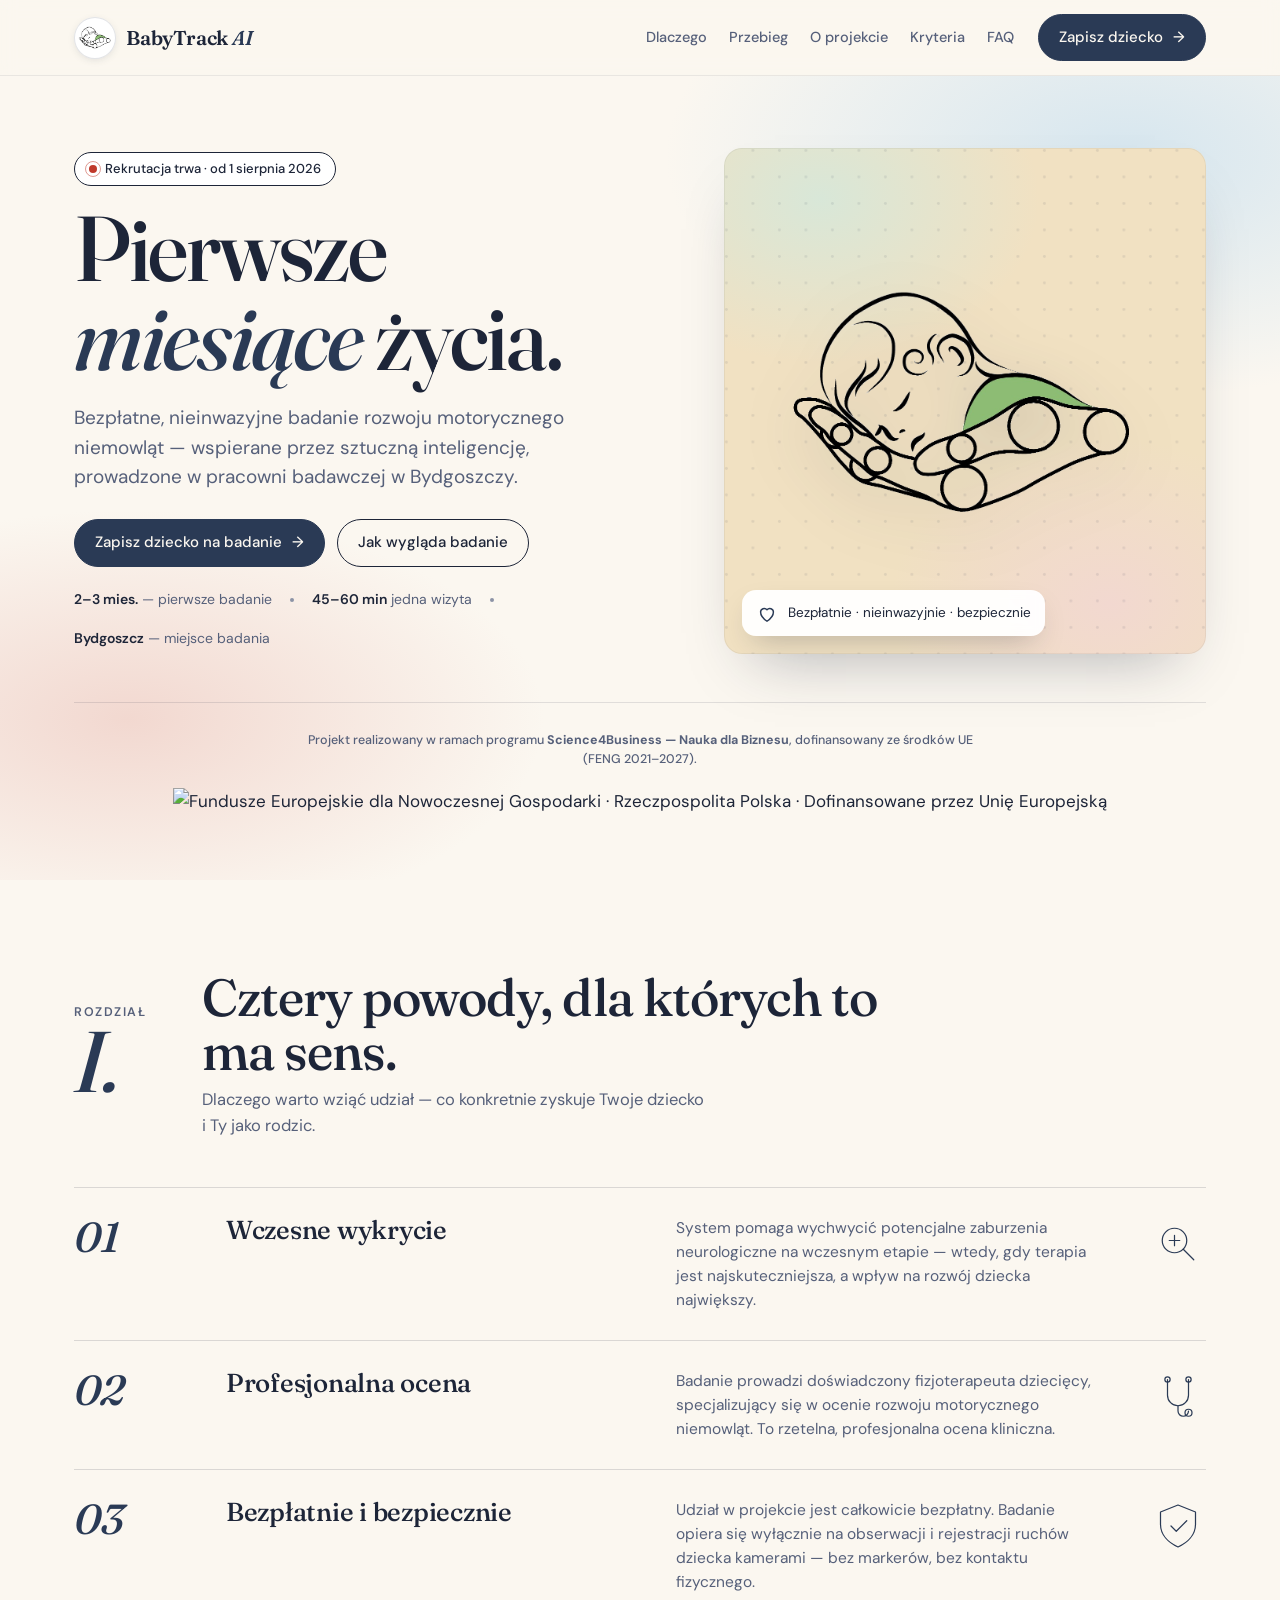
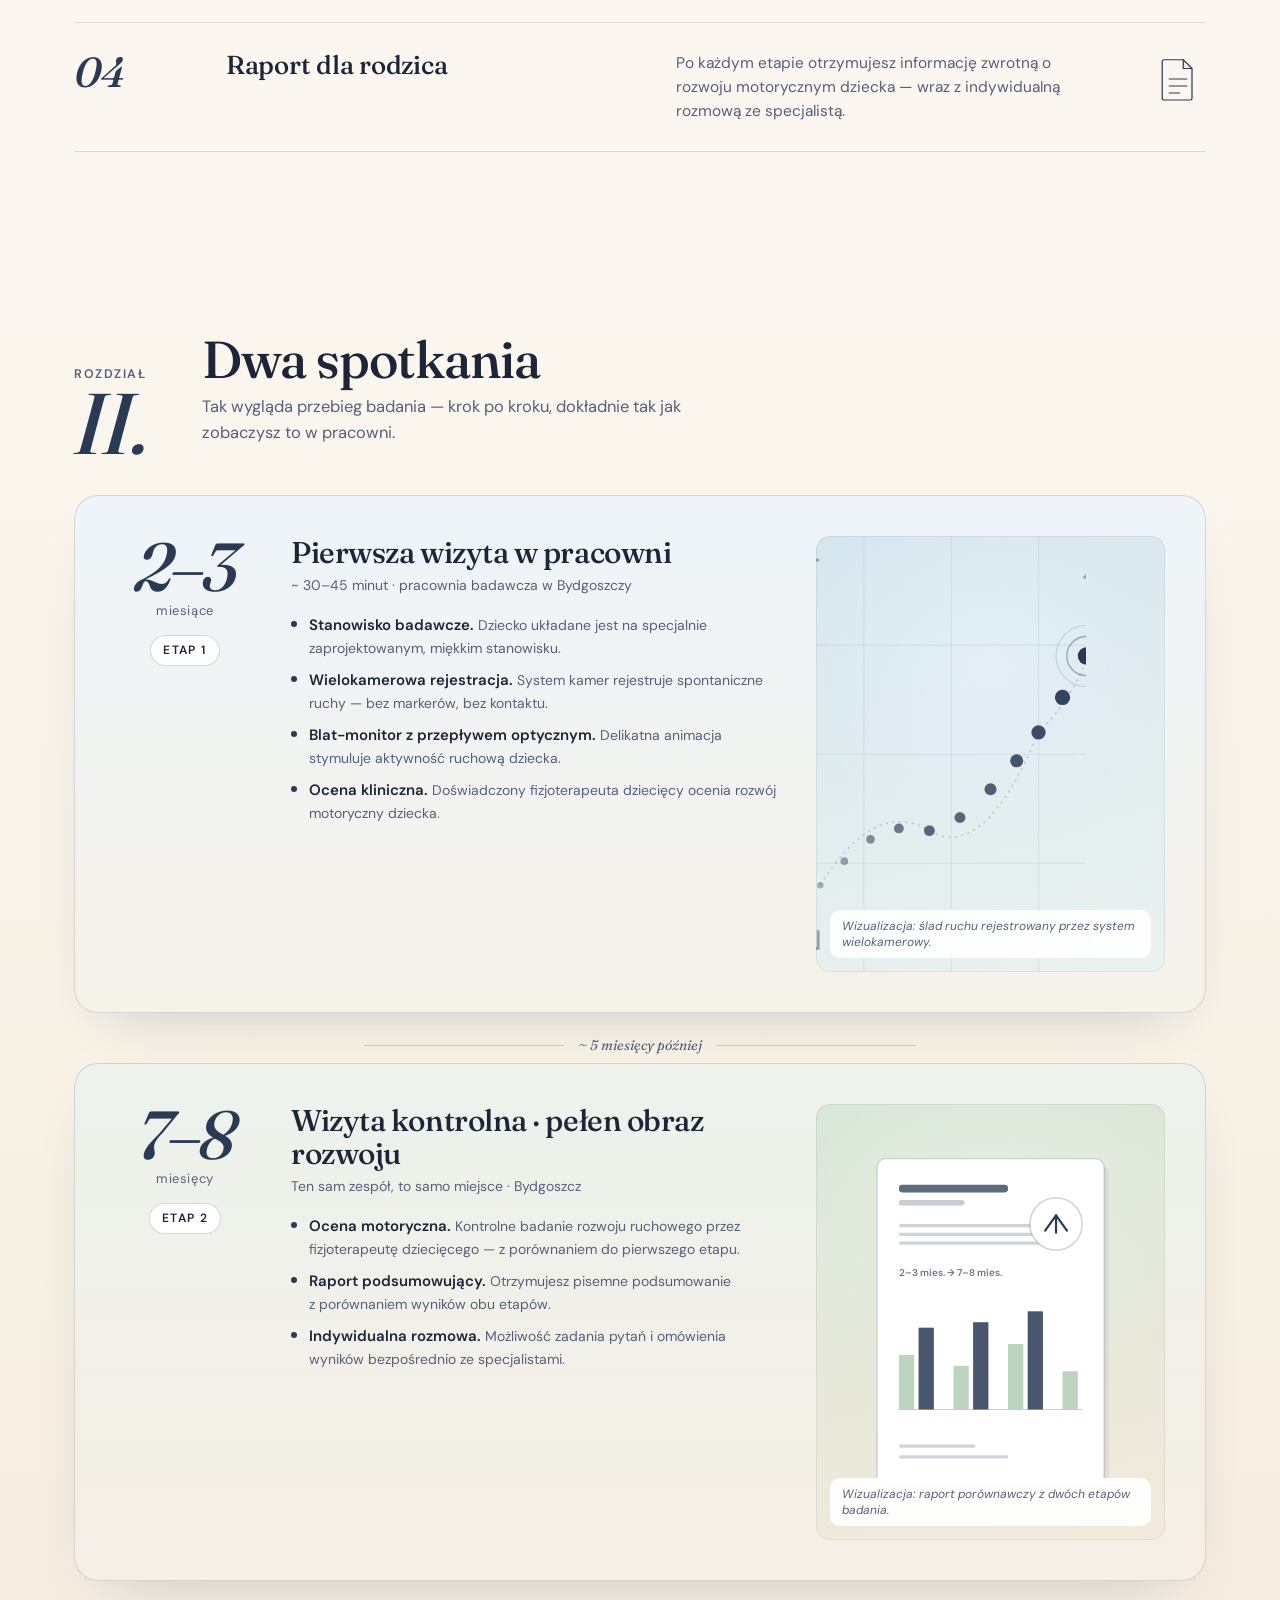
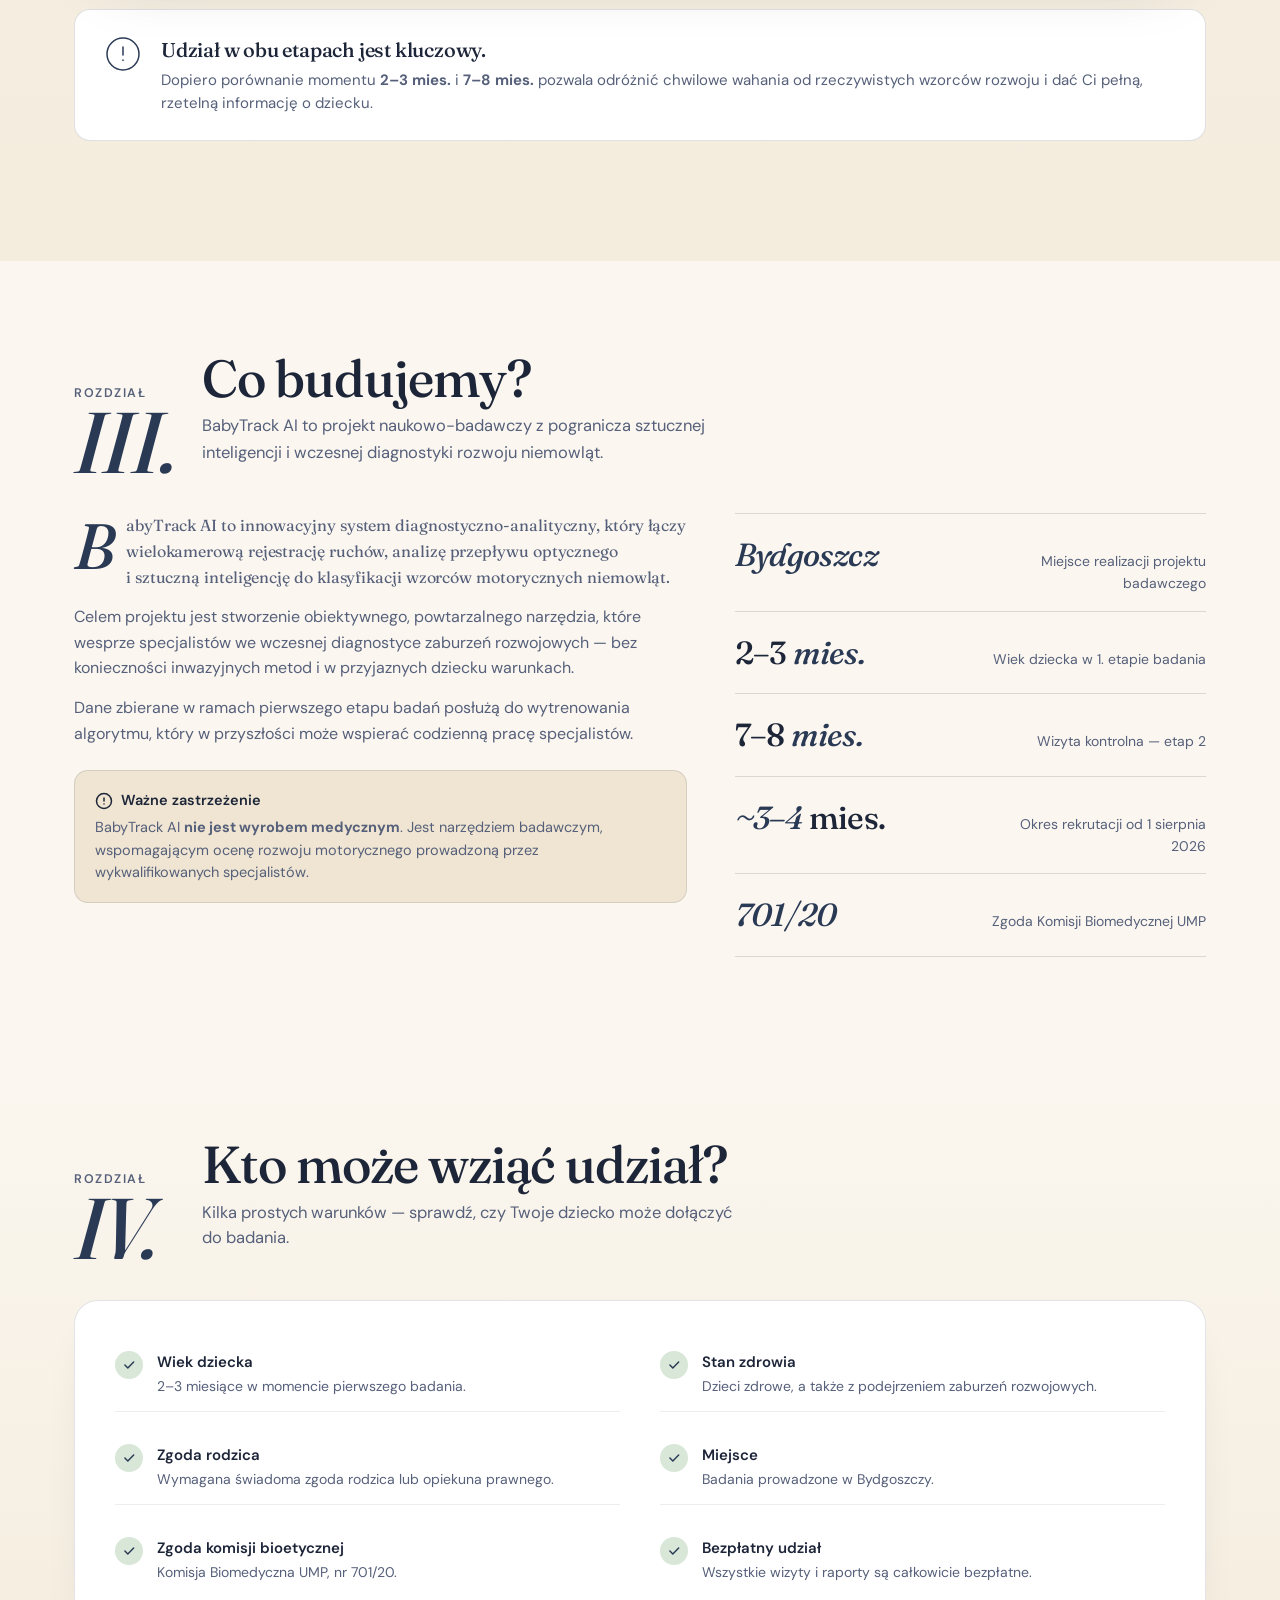
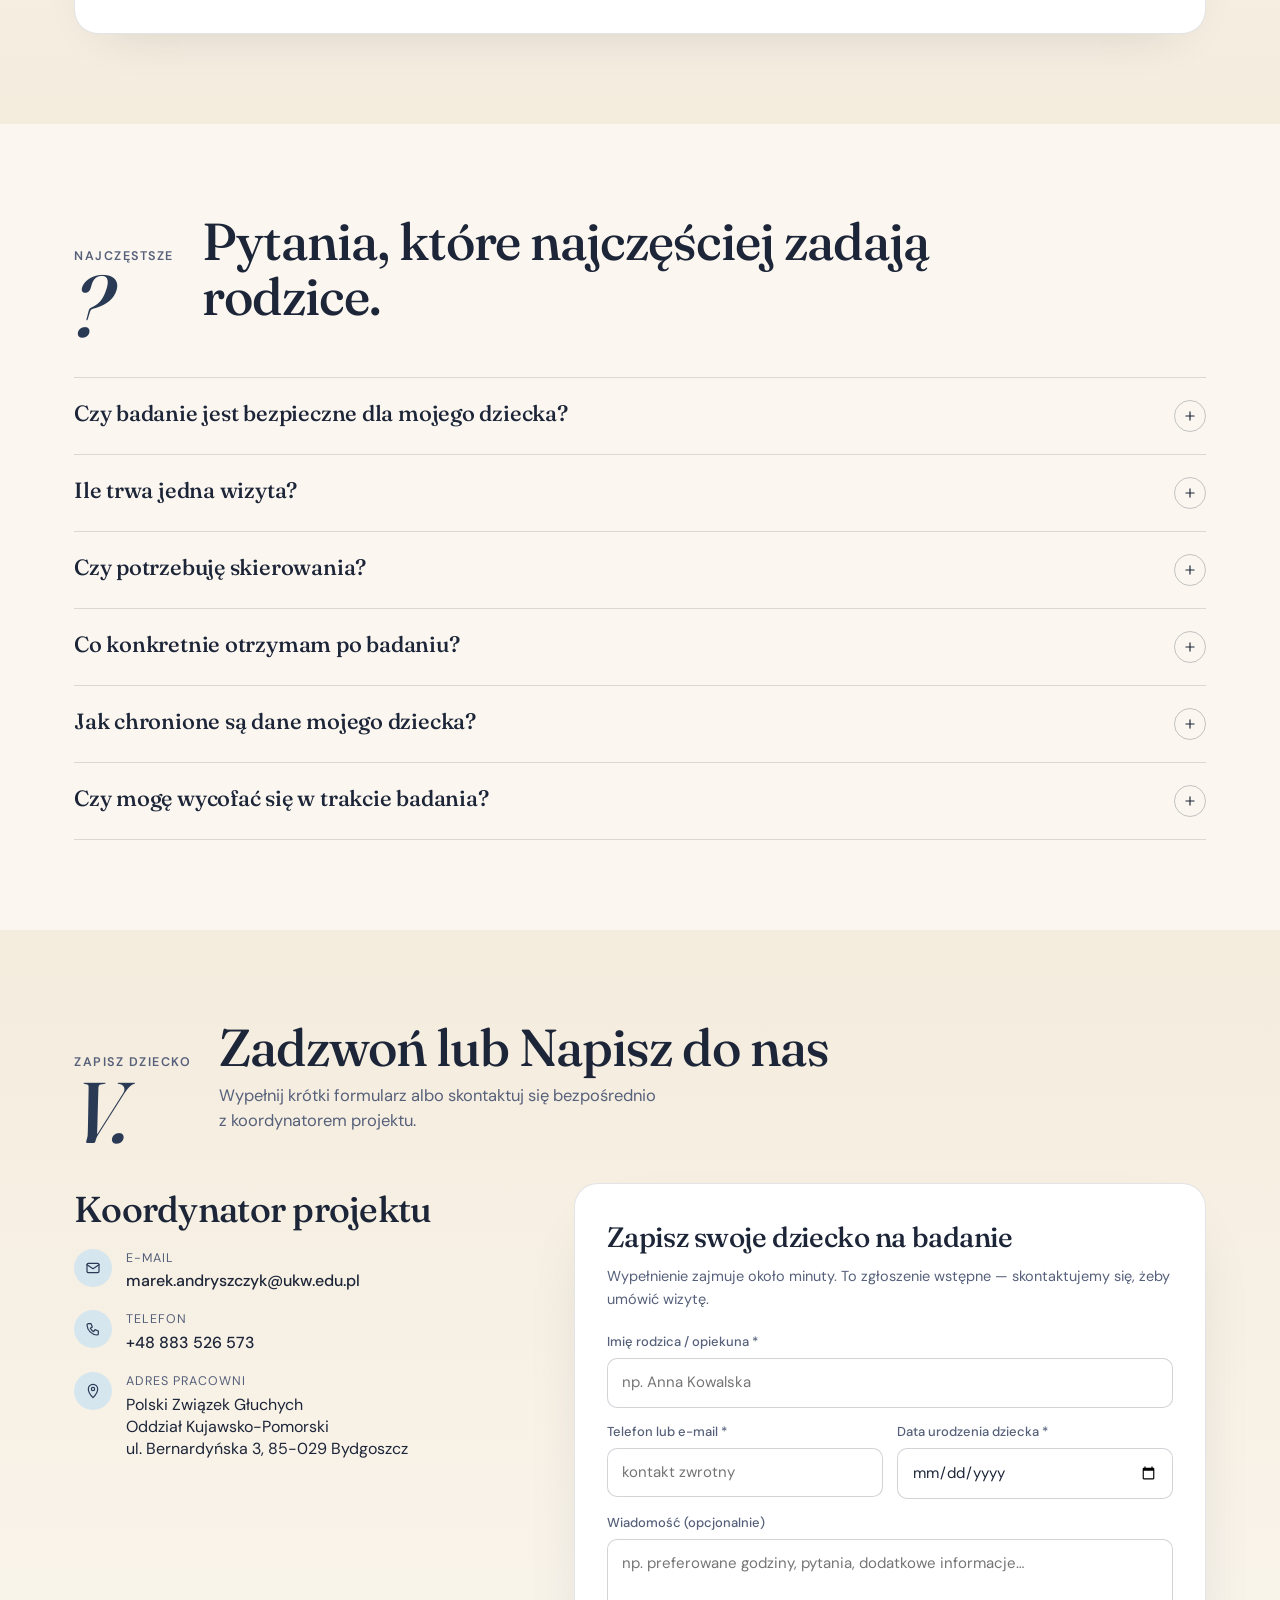
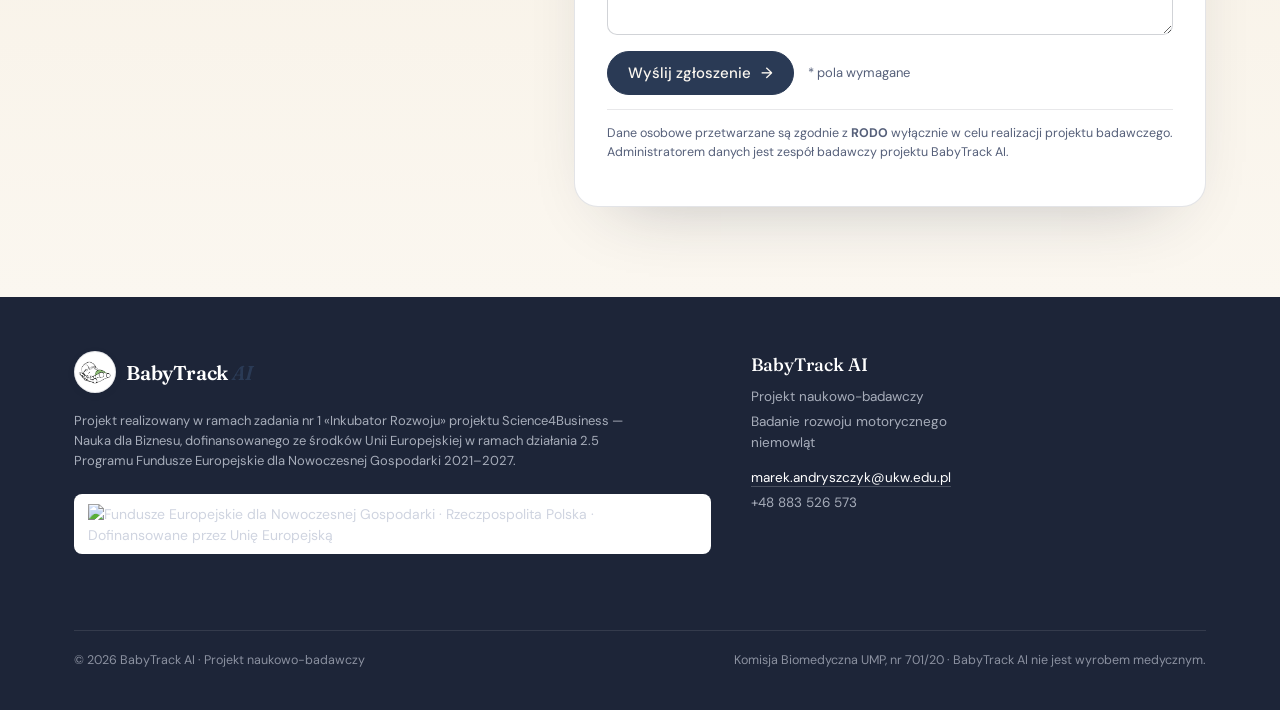
==== index.html @ 43988ef7 "Rename BabyTrack AI Landing.html to index.html" ====
<!doctype html>
<html lang="pl">
<head>
<meta charset="utf-8">
<title>BabyTrack AI — Bezpłatne badanie rozwoju motorycznego niemowląt</title>
<meta name="viewport" content="width=device-width, initial-scale=1">
<meta name="description" content="BabyTrack AI — projekt naukowo-badawczy prowadzony w Bydgoszczy. Bezpłatne, nieinwazyjne badanie rozwoju motorycznego niemowląt 2–3 miesiące. Rekrutacja od 1 sierpnia 2026.">
<link rel="preconnect" href="https://fonts.googleapis.com">
<link rel="preconnect" href="https://fonts.gstatic.com" crossorigin>
<link href="https://fonts.googleapis.com/css2?family=Fraunces:ital,opsz,wght@0,9..144,400;0,9..144,500;0,9..144,600;0,9..144,700;1,9..144,400;1,9..144,500&family=DM+Sans:wght@400;500;600;700&display=swap" rel="stylesheet">
<style>
  /* ============ TOKENS ============ */
  :root{
    --paper:#fbf7f0;
    --paper-2:#f4ecdd;
    --paper-3:#efe5d2;
    --ink:#1d2538;
    --ink-soft:#56607a;
    --ink-mute:#8c93a6;
    --line:#1d2538;
    --navy:#2a3a55;
    --navy-2:#3a4b6d;
    --sky:#d6e6ef;
    --sky-2:#bcd3df;
    --mint:#d8e7d8;
    --mint-2:#bdd4be;
    --sand:#f1e1c2;
    --sand-2:#e6d09c;
    --blush:#f2d8d0;
    --blush-2:#e8baad;

    --display: "Fraunces", "Cormorant Garamond", Georgia, serif;
    --sans: "DM Sans", -apple-system, "Segoe UI", system-ui, sans-serif;

    --maxw: 1180px;
    --r: 18px;
    --r-sm: 10px;
  }

  *{box-sizing:border-box}
  html{scroll-behavior:smooth}
  body{
    margin:0;background:var(--paper);color:var(--ink);
    font-family:var(--sans);font-size:17px;line-height:1.55;
    -webkit-font-smoothing:antialiased;
    text-rendering:optimizeLegibility;
  }
  img{max-width:100%;display:block}
  a{color:inherit}
  ::selection{background:var(--sand);color:var(--ink)}

  /* fade-in */
  .reveal{opacity:0;transform:translateY(14px);transition:opacity .9s ease, transform .9s ease}
  .reveal.in{opacity:1;transform:none}

  /* ============ NAV ============ */
  .nav{
    position:sticky;top:0;z-index:40;
    backdrop-filter:saturate(1.1) blur(8px);
    background:rgba(251,247,240,.82);
    border-bottom:1px solid rgba(29,37,56,.08);
  }
  .nav-inner{
    max-width:var(--maxw);margin:0 auto;
    display:flex;align-items:center;gap:18px;
    padding:14px 24px;
  }
  .brand{display:flex;align-items:center;gap:10px;text-decoration:none;color:var(--ink)}
  .brand .mark{
    width:42px;height:42px;border-radius:50%;
    background:#fff;
    display:grid;place-items:center;
    box-shadow:inset 0 0 0 1px rgba(29,37,56,.12), 0 2px 8px -2px rgba(29,37,56,.15);
    overflow:hidden;
  }
  .brand .mark img{width:88%;height:88%;object-fit:contain}
  footer .brand .mark{background:#fff}
  .brand .name{font-family:var(--display);font-weight:600;font-size:20px;letter-spacing:-0.01em}
  .brand .name em{font-style:italic;color:var(--navy)}
  .nav-links{display:flex;gap:22px;margin-left:auto}
  .nav-links a{color:var(--ink-soft);font-size:14.5px;text-decoration:none;font-weight:500}
  .nav-links a:hover{color:var(--ink)}
  .nav .cta{margin-left:6px}
  @media (max-width:780px){.nav-links{display:none}.nav .cta{margin-left:auto}}

  /* ============ BUTTONS ============ */
  .btn{
    display:inline-flex;align-items:center;gap:10px;
    font-family:var(--sans);font-weight:500;font-size:15px;
    padding:11px 20px;border-radius:999px;
    border:1px solid var(--line);
    background:transparent;color:var(--ink);
    text-decoration:none;cursor:pointer;
    transition:transform .15s ease, background .2s ease, color .2s ease;
  }
  .btn:hover{transform:translateY(-1px)}
  .btn.primary{background:var(--navy);color:var(--paper);border-color:var(--navy)}
  .btn.primary:hover{background:#1e2c45}
  .btn .arr{transition:transform .2s ease}
  .btn:hover .arr{transform:translateX(3px)}

  /* ============ LAYOUT PRIMITIVES ============ */
  .wrap{max-width:var(--maxw);margin:0 auto;padding:0 24px}
  section{padding:90px 0;position:relative}
  @media (max-width:780px){section{padding:64px 0}}

  .eyebrow{
    font-family:var(--sans);font-weight:600;font-size:12.5px;
    letter-spacing:.12em;text-transform:uppercase;color:var(--ink-soft);
  }
  .chapter-mark{
    font-family:var(--display);font-style:italic;font-weight:500;
    font-size:clamp(54px,7vw,86px);line-height:.9;color:var(--navy);
    letter-spacing:-0.02em;
  }
  .chapter-head{display:flex;gap:28px;align-items:baseline;margin-bottom:32px;flex-wrap:wrap}
  .chapter-head .num{min-width:100px}
  .chapter-head h2{
    font-family:var(--display);font-weight:500;
    font-size:clamp(34px,4.4vw,52px);line-height:1.05;letter-spacing:-0.02em;
    margin:0;max-width:780px;
  }
  .chapter-head .lede{
    font-family:var(--sans);color:var(--ink-soft);max-width:560px;margin-top:8px;font-size:16.5px;
  }

  /* ============ HERO ============ */
  .hero{
    padding-top:72px;padding-bottom:48px;
    background:
      radial-gradient(ellipse 60% 50% at 88% 10%, var(--sky) 0%, transparent 60%),
      radial-gradient(ellipse 50% 40% at 10% 80%, var(--blush) 0%, transparent 65%),
      var(--paper);
  }
  .hero-grid{
    display:grid;grid-template-columns:1.25fr 1fr;gap:48px;align-items:center;
  }
  @media (max-width:880px){.hero-grid{grid-template-columns:1fr;gap:36px}}
  .hero-tag{display:inline-flex;align-items:center;gap:10px;margin-bottom:18px}
  .recruit-pill{
    display:inline-flex;align-items:center;gap:8px;
    padding:6px 14px;border-radius:999px;
    background:#fff;border:1px solid var(--line);
    font-size:13px;font-weight:500;color:var(--ink);
  }
  .recruit-pill .dot{
    width:8px;height:8px;border-radius:50%;background:#c0392b;position:relative;
  }
  .recruit-pill .dot::after{
    content:"";position:absolute;inset:-4px;border-radius:50%;
    border:1px solid #c0392b;opacity:.5;animation:pulse 1.8s ease-out infinite;
  }
  @keyframes pulse{0%{transform:scale(.8);opacity:.7}100%{transform:scale(1.8);opacity:0}}
  .h1{
    font-family:var(--display);font-weight:500;
    font-size:clamp(48px,7.6vw,92px);line-height:.96;letter-spacing:-0.025em;
    margin:0 0 22px;color:var(--ink);
  }
  .h1 em{font-style:italic;color:var(--navy);font-weight:500}
  .hero-sub{
    font-size:19px;color:var(--ink-soft);max-width:520px;margin:0 0 28px;
    line-height:1.55;
  }
  .hero-ctas{display:flex;gap:12px;flex-wrap:wrap;align-items:center;margin-bottom:22px}
  .hero-meta{
    display:flex;gap:18px;flex-wrap:wrap;color:var(--ink-soft);font-size:14px;align-items:center;
  }
  .hero-meta b{color:var(--ink);font-weight:600}
  .hero-meta .sep{width:4px;height:4px;border-radius:50%;background:var(--ink-mute)}

  .hero-art{
    position:relative;aspect-ratio:1/1.05;
    border-radius:var(--r);overflow:hidden;
    background:
      radial-gradient(ellipse 70% 50% at 80% 90%, var(--blush) 0%, transparent 65%),
      radial-gradient(ellipse 70% 50% at 20% 10%, var(--mint) 0%, transparent 65%),
      var(--sand);
    box-shadow:0 30px 60px -30px rgba(29,37,56,.35), inset 0 0 0 1px rgba(29,37,56,.06);
    display:flex;align-items:center;justify-content:center;
  }
  .hero-art .hero-logo{
    width:80%;height:auto;max-width:520px;
    filter:drop-shadow(0 18px 30px rgba(29,37,56,.18));
  }
  .hero-art .deco{position:absolute;inset:0;pointer-events:none;opacity:.55}
  .hero-art .badge{
    position:absolute;left:18px;bottom:18px;z-index:5;
    background:rgba(255,255,255,.95);border-radius:14px;padding:12px 14px;
    box-shadow:0 12px 30px -12px rgba(29,37,56,.35);
    display:flex;gap:10px;align-items:center;
    font-size:13.5px;color:var(--ink);backdrop-filter:blur(4px);
  }
  .hero-art .badge svg{flex-shrink:0}

  /* funding strip */
  .funding{
    margin-top:48px;padding-top:28px;
    border-top:1px solid rgba(29,37,56,.12);
    display:flex;flex-direction:column;gap:18px;align-items:center;text-align:center;
  }
  .funding .label{
    font-size:12.5px;color:var(--ink-soft);max-width:680px;font-weight:500;line-height:1.55;
  }
  .funding .logos{display:flex;gap:22px;align-items:center;justify-content:center;flex-wrap:wrap}
  .logo-slot{
    height:44px;min-width:96px;
    display:flex;align-items:center;justify-content:center;
    border:1px dashed rgba(29,37,56,.28);border-radius:6px;
    background:rgba(255,255,255,.5);
    font-size:11px;color:var(--ink-mute);letter-spacing:.06em;text-transform:uppercase;
    padding:0 12px;
  }
  .logo-slot.flag-rp{width:64px;min-width:64px;background:linear-gradient(to bottom,#fff 50%,#dc143c 50%);border:1px solid rgba(29,37,56,.18);color:transparent}
  .logo-slot.flag-eu{width:64px;min-width:64px;background:#003399;border:1px solid rgba(29,37,56,.18);position:relative;color:transparent}
  .logo-slot.flag-eu::after{
    content:"";position:absolute;inset:0;
    background:radial-gradient(circle at 50% 50%, transparent 7px, transparent 8px),
      conic-gradient(from 0deg, transparent 0);
  }
  .logo-slot.flag-eu .stars{
    position:absolute;inset:0;display:grid;place-items:center;color:#ffcc00;font-size:10px;letter-spacing:1px;
  }

  /* ============ CHAPTER I — DLACZEGO ============ */
  .why{background:var(--paper)}
  .why-list{
    display:grid;grid-template-columns:1fr;gap:0;
    border-top:1px solid rgba(29,37,56,.15);
  }
  .why-item{
    display:grid;grid-template-columns:120px 1fr 1fr 80px;
    gap:32px;padding:28px 0;align-items:flex-start;
    border-bottom:1px solid rgba(29,37,56,.15);
  }
  @media (max-width:780px){.why-item{grid-template-columns:60px 1fr;gap:18px}.why-item .why-desc,.why-item .why-icon{grid-column:1/-1}.why-item .why-icon{display:flex;justify-content:flex-start}}
  .why-num{
    font-family:var(--display);font-style:italic;font-weight:500;
    font-size:42px;color:var(--navy);line-height:1;
  }
  .why-title{
    font-family:var(--display);font-weight:500;font-size:26px;line-height:1.15;
    letter-spacing:-0.01em;margin:0;
  }
  .why-desc{color:var(--ink-soft);font-size:15.5px;line-height:1.55;margin:0}
  .why-icon{display:flex;justify-content:flex-end}
  .why-icon svg{width:56px;height:56px;color:var(--navy);stroke-width:1.4}

  /* ============ CHAPTER II — STAGES (centerpiece) ============ */
  .stages{
    background:linear-gradient(180deg, var(--paper) 0%, var(--paper-2) 100%);
    padding-bottom:120px;
  }
  .stage-card{
    border-radius:24px;padding:40px;
    border:1px solid rgba(29,37,56,.14);
    background:#fff;
    box-shadow:0 24px 60px -36px rgba(29,37,56,.28);
    margin-bottom:22px;position:relative;overflow:hidden;
  }
  .stage-card.s1{background:linear-gradient(180deg, #eef4f9 0%, #f7f2e7 120%)}
  .stage-card.s2{background:linear-gradient(180deg, #ecf2ec 0%, #f7eee5 120%)}
  .stage-grid{
    display:grid;grid-template-columns:140px 1.4fr 1fr;gap:36px;align-items:flex-start;
  }
  @media (max-width:880px){.stage-grid{grid-template-columns:1fr;gap:24px}}
  .stage-age{text-align:center}
  .stage-age .num{
    font-family:var(--display);font-weight:500;font-style:italic;
    font-size:68px;line-height:.9;color:var(--navy);letter-spacing:-0.03em;
  }
  .stage-age .unit{font-size:13px;color:var(--ink-soft);margin-top:4px;letter-spacing:.04em}
  .stage-age .tag{
    display:inline-block;margin-top:14px;padding:5px 12px;
    border-radius:999px;background:#fff;border:1px solid rgba(29,37,56,.18);
    font-size:12px;letter-spacing:.12em;text-transform:uppercase;font-weight:600;
  }
  .stage-title{
    font-family:var(--display);font-weight:500;font-size:30px;line-height:1.1;
    letter-spacing:-0.015em;margin:0 0 6px;
  }
  .stage-duration{color:var(--ink-soft);font-size:14px;margin-bottom:18px}
  .step{display:flex;gap:12px;margin:10px 0;align-items:flex-start}
  .step .bullet{
    flex-shrink:0;margin-top:7px;width:6px;height:6px;border-radius:50%;background:var(--navy);
  }
  .step b{color:var(--ink);font-weight:600}
  .step p{margin:0;font-size:15px;color:var(--ink);line-height:1.5}
  .step p span{color:var(--ink-soft);font-size:14px}

  .stage-art{
    aspect-ratio:4/5;border-radius:14px;overflow:hidden;
    position:relative;
    box-shadow:inset 0 0 0 1px rgba(29,37,56,.08);
  }
  .stage-art.art-1{
    background:
      radial-gradient(ellipse 80% 60% at 50% 30%, #e3eef6 0%, transparent 70%),
      linear-gradient(165deg, var(--sky) 0%, #eaf2ee 100%);
  }
  .stage-art.art-2{
    background:
      radial-gradient(ellipse 80% 60% at 50% 30%, #e6efe6 0%, transparent 70%),
      linear-gradient(165deg, var(--mint) 0%, #f3eadc 100%);
  }
  .stage-art svg.fill{position:absolute;inset:0;width:100%;height:100%}
  .stage-art .caption{
    position:absolute;left:14px;right:14px;bottom:14px;
    background:rgba(255,255,255,.92);border-radius:10px;padding:8px 12px;
    font-size:12px;color:var(--ink-soft);font-style:italic;line-height:1.35;
    backdrop-filter:blur(4px);
  }

  .between-stages{
    display:flex;align-items:center;justify-content:center;gap:14px;margin:6px 0;color:var(--ink-soft);font-size:14px;
    font-family:var(--display);font-style:italic;
  }
  .between-stages::before,.between-stages::after{
    content:"";height:1px;background:rgba(29,37,56,.18);flex:1;max-width:200px;
  }

  .stages-note{
    margin-top:28px;padding:24px 28px;border-radius:16px;
    background:#fff;border:1px solid rgba(29,37,56,.14);
    display:flex;gap:18px;align-items:flex-start;
  }
  .stages-note svg{flex-shrink:0;color:var(--navy)}
  .stages-note .t{font-family:var(--display);font-weight:500;font-size:20px;margin:0 0 4px;letter-spacing:-0.01em}
  .stages-note .d{color:var(--ink-soft);margin:0;font-size:15px}

  /* ============ CHAPTER III — ABOUT ============ */
  .about{background:var(--paper)}
  .about-grid{display:grid;grid-template-columns:1.3fr 1fr;gap:48px;align-items:flex-start}
  @media (max-width:880px){.about-grid{grid-template-columns:1fr;gap:32px}}
  .about-lede{
    font-family:var(--display);font-weight:400;font-size:24px;line-height:1.35;
    color:var(--ink);margin:0 0 18px;letter-spacing:-0.005em;
  }
  .about-lede .dropcap{
    font-family:var(--display);font-style:italic;font-weight:500;
    float:left;font-size:64px;line-height:.85;padding:6px 10px 0 0;color:var(--navy);
  }
  .about p{color:var(--ink-soft);font-size:16px;line-height:1.6;margin:0 0 14px}
  .disclaimer{
    margin-top:24px;padding:18px 20px;border-radius:14px;
    background:var(--paper-3);border:1px solid rgba(29,37,56,.12);
  }
  .disclaimer .t{font-weight:600;color:var(--ink);font-size:14.5px;margin:0 0 4px;display:flex;gap:8px;align-items:center}
  .disclaimer .d{color:var(--ink-soft);font-size:14.5px;margin:0;line-height:1.55}

  .about-stats{display:flex;flex-direction:column;gap:0;border-top:1px solid rgba(29,37,56,.15)}
  .stat{
    display:flex;justify-content:space-between;align-items:baseline;
    padding:16px 0;border-bottom:1px solid rgba(29,37,56,.15);
  }
  .stat .v{font-family:var(--display);font-weight:500;font-size:32px;letter-spacing:-0.02em;color:var(--ink)}
  .stat .v em{font-style:italic;color:var(--navy)}
  .stat .l{color:var(--ink-soft);font-size:14px;text-align:right;max-width:220px}

  /* ============ CHAPTER IV — CRITERIA ============ */
  .criteria{background:linear-gradient(180deg, var(--paper) 0%, var(--paper-2) 100%)}
  .criteria-card{
    background:#fff;border-radius:24px;padding:36px 40px;
    border:1px solid rgba(29,37,56,.12);
    box-shadow:0 20px 50px -30px rgba(29,37,56,.2);
  }
  .crit-grid{display:grid;grid-template-columns:1fr 1fr;gap:18px 40px}
  @media (max-width:780px){.crit-grid{grid-template-columns:1fr}}
  .crit{display:flex;gap:14px;padding:14px 0;border-bottom:1px solid rgba(29,37,56,.08)}
  .crit:last-child,.crit:nth-last-child(2){border-bottom:0}
  @media (max-width:780px){.crit:nth-last-child(2){border-bottom:1px solid rgba(29,37,56,.08)}}
  .crit .check{
    flex-shrink:0;width:28px;height:28px;border-radius:50%;
    background:var(--mint);display:grid;place-items:center;color:var(--navy);
  }
  .crit .t{font-weight:600;font-size:15px;margin:0 0 2px;color:var(--ink)}
  .crit .d{color:var(--ink-soft);font-size:14px;margin:0;line-height:1.5}

  /* ============ FAQ ============ */
  .faq{background:var(--paper)}
  .faq-list{border-top:1px solid rgba(29,37,56,.15)}
  details.q{
    border-bottom:1px solid rgba(29,37,56,.15);
    padding:22px 0;
  }
  details.q summary{
    list-style:none;cursor:pointer;
    display:flex;justify-content:space-between;align-items:flex-start;gap:24px;
    font-family:var(--display);font-weight:500;font-size:22px;line-height:1.25;
    color:var(--ink);letter-spacing:-0.01em;
  }
  details.q summary::-webkit-details-marker{display:none}
  details.q summary .toggle{
    flex-shrink:0;width:32px;height:32px;border-radius:50%;
    border:1px solid rgba(29,37,56,.25);display:grid;place-items:center;
    transition:transform .25s ease, background .2s ease;
  }
  details.q[open] summary .toggle{transform:rotate(45deg);background:var(--navy);color:#fff;border-color:var(--navy)}
  details.q .a{
    color:var(--ink-soft);font-size:16px;line-height:1.6;
    max-width:780px;margin:14px 0 4px;
  }

  /* ============ CONTACT ============ */
  .contact{
    background:linear-gradient(180deg, var(--paper-2) 0%, var(--paper) 100%);
  }
  .contact-grid{display:grid;grid-template-columns:1fr 1.4fr;gap:48px;align-items:flex-start}
  @media (max-width:880px){.contact-grid{grid-template-columns:1fr;gap:32px}}
  .contact-info{padding-top:8px}
  .contact-info h3{
    font-family:var(--display);font-weight:500;font-size:36px;line-height:1.05;letter-spacing:-0.02em;
    margin:0 0 20px;
  }
  .contact-row{display:flex;gap:14px;margin:18px 0;align-items:flex-start}
  .contact-row .ico{
    flex-shrink:0;width:38px;height:38px;border-radius:50%;
    background:var(--sky);display:grid;place-items:center;color:var(--navy);
  }
  .contact-row .l{color:var(--ink-soft);font-size:12.5px;text-transform:uppercase;letter-spacing:.08em;margin:0 0 2px}
  .contact-row .v{margin:0;font-size:16px;color:var(--ink);font-weight:500;line-height:1.4}
  .contact-row a{text-decoration:none;color:inherit}
  .contact-row a:hover{color:var(--navy)}
  .contact-row.address .v{font-weight:400}

  .form-card{
    background:#fff;border-radius:24px;padding:32px;
    border:1px solid rgba(29,37,56,.12);
    box-shadow:0 30px 70px -40px rgba(29,37,56,.3);
  }
  .form-card h4{
    font-family:var(--display);font-weight:500;font-size:28px;margin:0 0 6px;letter-spacing:-0.015em;
  }
  .form-card .sub{color:var(--ink-soft);font-size:14.5px;margin:0 0 22px}
  .form-grid{display:grid;grid-template-columns:1fr 1fr;gap:14px}
  .field{display:flex;flex-direction:column;gap:6px}
  .field.full{grid-column:1/-1}
  .field label{font-size:13px;color:var(--ink-soft);font-weight:500}
  .field input,.field textarea{
    font:inherit;font-size:15px;color:var(--ink);
    border:1px solid rgba(29,37,56,.2);border-radius:10px;
    padding:12px 14px;background:#fff;outline:none;
    transition:border-color .2s ease, box-shadow .2s ease;
    width:100%;
  }
  .field textarea{resize:vertical;min-height:96px;font-family:var(--sans)}
  .field input:focus,.field textarea:focus{
    border-color:var(--navy);box-shadow:0 0 0 4px rgba(42,58,85,.1);
  }
  .form-card .submit-row{
    margin-top:16px;display:flex;gap:14px;align-items:center;flex-wrap:wrap;
  }
  .rodo{
    margin-top:14px;font-size:12.5px;color:var(--ink-soft);line-height:1.5;
    padding-top:14px;border-top:1px solid rgba(29,37,56,.1);
  }
  .form-thanks{display:none;text-align:center;padding:36px 12px}
  .form-thanks.show{display:block}
  .form-thanks svg{color:var(--navy);margin:0 auto 12px}
  .form-thanks h5{font-family:var(--display);font-weight:500;font-size:24px;margin:0 0 6px}
  .form-thanks p{color:var(--ink-soft);font-size:15px;margin:0}

  /* ============ FOOTER ============ */
  footer{background:var(--ink);color:#cfd4e0;padding:54px 0 40px;font-size:14px;line-height:1.55}
  footer .wrap{display:grid;grid-template-columns:1.4fr 1fr;gap:40px;align-items:flex-start}
  @media (max-width:780px){footer .wrap{grid-template-columns:1fr;gap:28px}}
  footer .brand .name{color:#fff}
  footer .funding-text{margin-top:18px;color:#a7adba;font-size:13px;max-width:560px}
  footer .logos-row{display:flex;gap:24px;align-items:center;flex-wrap:wrap;margin-top:22px}
  footer .logos-row img{background:#fff;padding:10px 14px;border-radius:8px;display:block}
  footer .logos-row .funding-strip{height:60px;width:auto}
  footer .right{font-size:13.5px;color:#a7adba}
  footer .right a{color:#fff;text-decoration:none;border-bottom:1px solid rgba(255,255,255,.2)}
  footer .copy{margin-top:36px;padding-top:20px;border-top:1px solid rgba(255,255,255,.1);color:#8b91a0;font-size:12.5px;display:flex;justify-content:space-between;gap:18px;flex-wrap:wrap}

  /* image-slot styling override */
  image-slot{
    --is-bg: rgba(29,37,56,.04);
    --is-border: rgba(29,37,56,.15);
    --is-color: var(--ink-soft);
  }
</style>
</head>
<body>

<!-- ============ NAV ============ -->
<nav class="nav">
  <div class="nav-inner">
    <a href="#top" class="brand">
      <span class="mark" aria-hidden="true"><img src="assets/babytrack-logo.png" alt=""></span>
      <span class="name">BabyTrack&nbsp;<em>AI</em></span>
    </a>
    <div class="nav-links">
      <a href="#dlaczego">Dlaczego</a>
      <a href="#przebieg">Przebieg</a>
      <a href="#o-projekcie">O projekcie</a>
      <a href="#kryteria">Kryteria</a>
      <a href="#faq">FAQ</a>
    </div>
    <a href="#kontakt" class="btn primary cta">Zapisz dziecko <span class="arr">→</span></a>
  </div>
</nav>

<!-- ============ HERO ============ -->
<section class="hero" id="top">
  <div class="wrap">
    <div class="hero-grid">
      <div class="hero-copy reveal">
        <div class="hero-tag">
          <span class="recruit-pill"><span class="dot"></span> Rekrutacja trwa · od 1 sierpnia 2026</span>
        </div>
        <h1 class="h1">Pierwsze<br><em>miesiące</em> życia.</h1>
        <p class="hero-sub">Bezpłatne, nieinwazyjne badanie rozwoju motorycznego niemowląt — wspierane przez sztuczną inteligencję, prowadzone w pracowni badawczej w Bydgoszczy.</p>
        <div class="hero-ctas">
          <a href="#kontakt" class="btn primary">Zapisz dziecko na badanie <span class="arr">→</span></a>
          <a href="#przebieg" class="btn">Jak wygląda badanie</a>
        </div>
        <div class="hero-meta">
          <span><b>2–3 mies.</b> — pierwsze badanie</span>
          <span class="sep"></span>
          <span><b>45–60 min</b> jedna wizyta</span>
          <span class="sep"></span>
          <span><b>Bydgoszcz</b> — miejsce badania</span>
        </div>
      </div>

      <div class="hero-art reveal">
        <svg class="deco" viewBox="0 0 400 420" preserveAspectRatio="xMidYMid slice" aria-hidden="true">
          <defs>
            <pattern id="dots" x="0" y="0" width="22" height="22" patternUnits="userSpaceOnUse">
              <circle cx="2" cy="2" r="1.2" fill="#2a3a55" opacity="0.18"></circle>
            </pattern>
          </defs>
          <rect width="400" height="420" fill="url(#dots)"></rect>
        </svg>
        <img class="hero-logo" src="assets/babytrack-logo.png" alt="Logo BabyTrack AI">
        <div class="badge">
          <svg width="22" height="22" viewBox="0 0 24 24" fill="none" stroke="#2a3a55" stroke-width="1.6" stroke-linecap="round" stroke-linejoin="round" aria-hidden="true">
            <path d="M12 21s-7-4.5-7-10a4 4 0 0 1 7-2.6A4 4 0 0 1 19 11c0 5.5-7 10-7 10Z"></path>
          </svg>
          <span>Bezpłatnie · nieinwazyjnie · bezpiecznie</span>
        </div>
      </div>
    </div>

    <div class="funding reveal">
      <div class="label">Projekt realizowany w ramach programu <b>Science4Business — Nauka dla Biznesu</b>, dofinansowany ze środków UE (FENG 2021–2027).</div>
      <div class="logos">
        <img src="assets/funding-strip.png" alt="Fundusze Europejskie dla Nowoczesnej Gospodarki · Rzeczpospolita Polska · Dofinansowane przez Unię Europejską" style="height:44px;width:auto;max-width:100%">
      </div>
    </div>
  </div>
</section>

<!-- ============ CHAPTER I — WHY ============ -->
<section class="why" id="dlaczego">
  <div class="wrap">
    <div class="chapter-head reveal">
      <div class="num">
        <span class="eyebrow">Rozdział</span>
        <div class="chapter-mark">I.</div>
      </div>
      <div>
        <h2>Cztery powody, dla&nbsp;których&nbsp;to ma&nbsp;sens.</h2>
        <p class="lede">Dlaczego warto wziąć udział — co konkretnie zyskuje Twoje dziecko i&nbsp;Ty&nbsp;jako rodzic.</p>
      </div>
    </div>

    <div class="why-list">
      <div class="why-item reveal">
        <div class="why-num">01</div>
        <h3 class="why-title">Wczesne wykrycie</h3>
        <p class="why-desc">System pomaga wychwycić potencjalne zaburzenia neurologiczne na wczesnym etapie — wtedy, gdy terapia jest najskuteczniejsza, a wpływ na rozwój dziecka największy.</p>
        <div class="why-icon">
          <svg viewBox="0 0 64 64" fill="none" stroke="currentColor" stroke-linecap="round" stroke-linejoin="round" aria-hidden="true">
            <circle cx="28" cy="28" r="14"/>
            <path d="M38 38l12 12"/>
            <path d="M22 28h12M28 22v12"/>
          </svg>
        </div>
      </div>

      <div class="why-item reveal">
        <div class="why-num">02</div>
        <h3 class="why-title">Profesjonalna ocena</h3>
        <p class="why-desc">Badanie prowadzi doświadczony fizjoterapeuta dziecięcy, specjalizujący się w&nbsp;ocenie rozwoju motorycznego niemowląt. To rzetelna, profesjonalna ocena kliniczna.</p>
        <div class="why-icon">
          <svg viewBox="0 0 64 64" fill="none" stroke="currentColor" stroke-linecap="round" stroke-linejoin="round" aria-hidden="true">
            <path d="M20 12v18a12 12 0 0 0 24 0V12"/>
            <circle cx="20" cy="12" r="3"/>
            <circle cx="44" cy="12" r="3"/>
            <path d="M32 42v6a6 6 0 0 0 12 0"/>
            <circle cx="44" cy="50" r="4"/>
          </svg>
        </div>
      </div>

      <div class="why-item reveal">
        <div class="why-num">03</div>
        <h3 class="why-title">Bezpłatnie i&nbsp;bezpiecznie</h3>
        <p class="why-desc">Udział w&nbsp;projekcie jest całkowicie bezpłatny. Badanie opiera się wyłącznie na obserwacji i&nbsp;rejestracji ruchów dziecka kamerami — bez markerów, bez kontaktu fizycznego.</p>
        <div class="why-icon">
          <svg viewBox="0 0 64 64" fill="none" stroke="currentColor" stroke-linecap="round" stroke-linejoin="round" aria-hidden="true">
            <path d="M32 8l20 8v14c0 12-9 21-20 26-11-5-20-14-20-26V16l20-8z"/>
            <path d="M24 32l6 6 12-12"/>
          </svg>
        </div>
      </div>

      <div class="why-item reveal">
        <div class="why-num">04</div>
        <h3 class="why-title">Raport dla rodzica</h3>
        <p class="why-desc">Po każdym etapie otrzymujesz informację zwrotną o rozwoju motorycznym dziecka — wraz z indywidualną rozmową ze specjalistą.</p>
        <div class="why-icon">
          <svg viewBox="0 0 64 64" fill="none" stroke="currentColor" stroke-linecap="round" stroke-linejoin="round" aria-hidden="true">
            <path d="M16 10h22l10 10v34a2 2 0 0 1-2 2H16a2 2 0 0 1-2-2V12a2 2 0 0 1 2-2z"/>
            <path d="M38 10v10h10"/>
            <path d="M22 32h20M22 40h20M22 48h12"/>
          </svg>
        </div>
      </div>
    </div>
  </div>
</section>

<!-- ============ CHAPTER II — STAGES (CENTERPIECE) ============ -->
<section class="stages" id="przebieg">
  <div class="wrap">
    <div class="chapter-head reveal">
      <div class="num">
        <span class="eyebrow">Rozdział</span>
        <div class="chapter-mark">II.</div>
      </div>
      <div>
        <h2>Dwa spotkania</h2>
        <p class="lede">Tak wygląda przebieg badania — krok po kroku, dokładnie tak jak zobaczysz to w&nbsp;pracowni.</p>
      </div>
    </div>

    <!-- STAGE 1 -->
    <div class="stage-card s1 reveal">
      <div class="stage-grid">
        <div class="stage-age">
          <div class="num">2–3</div>
          <div class="unit">miesiące</div>
          <div class="tag">Etap 1</div>
        </div>
        <div>
          <h3 class="stage-title">Pierwsza wizyta w&nbsp;pracowni</h3>
          <div class="stage-duration">~ 30–45 minut · pracownia badawcza w&nbsp;Bydgoszczy</div>
          <div class="step"><span class="bullet"></span><p><b>Stanowisko badawcze.</b> <span>Dziecko układane jest na specjalnie zaprojektowanym, miękkim stanowisku.</span></p></div>
          <div class="step"><span class="bullet"></span><p><b>Wielokamerowa rejestracja.</b> <span>System kamer rejestruje spontaniczne ruchy — bez markerów, bez kontaktu.</span></p></div>
          <div class="step"><span class="bullet"></span><p><b>Blat-monitor z&nbsp;przepływem optycznym.</b> <span>Delikatna animacja stymuluje aktywność ruchową dziecka.</span></p></div>
          <div class="step"><span class="bullet"></span><p><b>Ocena kliniczna.</b> <span>Doświadczony fizjoterapeuta dziecięcy ocenia rozwój motoryczny dziecka.</span></p></div>
        </div>
        <div class="stage-art art-1">
          <svg class="fill" viewBox="0 0 320 400" preserveAspectRatio="xMidYMid slice" aria-hidden="true" style="width: 270.455px">
            <!-- faint grid -->
            <g stroke="#2a3a55" stroke-opacity=".08" stroke-width="1">
              <line x1="0" y1="100" x2="320" y2="100"></line>
              <line x1="0" y1="200" x2="320" y2="200"></line>
              <line x1="0" y1="300" x2="320" y2="300"></line>
              <line x1="80" y1="0" x2="80" y2="400"></line>
              <line x1="160" y1="0" x2="160" y2="400"></line>
              <line x1="240" y1="0" x2="240" y2="400"></line>
            </g>
            <!-- 4 corner viewfinder marks -->
            <g stroke="#2a3a55" stroke-width="2" stroke-linecap="round" fill="none" opacity=".55">
              <path d="M22 38 L22 22 L38 22"></path>
              <path d="M298 22 L282 22 L298 38" transform="rotate(90 290 30)"></path>
              <path d="M298 378 L298 362 L282 378" transform="rotate(180 290 370)"></path>
              <path d="M22 362 L22 378 L38 378" transform="rotate(270 30 370)"></path>
            </g>
            <!-- flowing motion trail -->
            <path d="M40 320 Q90 240 140 270 T240 180 Q280 140 290 90" fill="none" stroke="#2a3a55" stroke-opacity=".22" stroke-width="1.4" stroke-dasharray="2 4"></path>
            <g fill="#2a3a55">
              <circle cx="40" cy="320" r="3" opacity=".35"></circle>
              <circle cx="62" cy="298" r="3.5" opacity=".45"></circle>
              <circle cx="86" cy="278" r="4" opacity=".55"></circle>
              <circle cx="112" cy="268" r="4.5" opacity=".65"></circle>
              <circle cx="140" cy="270" r="5" opacity=".75"></circle>
              <circle cx="168" cy="258" r="5" opacity=".75"></circle>
              <circle cx="196" cy="232" r="5.5" opacity=".8"></circle>
              <circle cx="220" cy="206" r="6" opacity=".85"></circle>
              <circle cx="240" cy="180" r="6.5" opacity=".9"></circle>
              <circle cx="262" cy="148" r="7" opacity=".95"></circle>
              <circle cx="284" cy="110" r="8" opacity="1"></circle>
            </g>
            <!-- small focus ring on last dot -->
            <circle cx="284" cy="110" r="18" fill="none" stroke="#2a3a55" stroke-opacity=".35" stroke-width="1.4"></circle>
            <circle cx="284" cy="110" r="28" fill="none" stroke="#2a3a55" stroke-opacity=".18" stroke-width="1"></circle>
          </svg>
          <div class="caption">Wizualizacja: ślad ruchu rejestrowany przez system wielokamerowy.</div>
        </div>
      </div>
    </div>

    <div class="between-stages reveal"><span>~&nbsp;5 miesięcy później</span></div>

    <!-- STAGE 2 -->
    <div class="stage-card s2 reveal">
      <div class="stage-grid">
        <div class="stage-age">
          <div class="num">7–8</div>
          <div class="unit">miesięcy</div>
          <div class="tag">Etap 2</div>
        </div>
        <div>
          <h3 class="stage-title">Wizyta kontrolna · pełen obraz rozwoju</h3>
          <div class="stage-duration">Ten sam zespół, to samo miejsce · Bydgoszcz</div>
          <div class="step"><span class="bullet"></span><p><b>Ocena motoryczna.</b> <span>Kontrolne badanie rozwoju ruchowego przez fizjoterapeutę dziecięcego — z&nbsp;porównaniem do&nbsp;pierwszego etapu.</span></p></div>
          <div class="step"><span class="bullet"></span><p><b>Raport podsumowujący.</b> <span>Otrzymujesz pisemne podsumowanie z&nbsp;porównaniem wyników obu etapów.</span></p></div>
          <div class="step"><span class="bullet"></span><p><b>Indywidualna rozmowa.</b> <span>Możliwość zadania pytań i&nbsp;omówienia wyników bezpośrednio ze specjalistami.</span></p></div>
        </div>
        <div class="stage-art art-2">
          <svg class="fill" viewBox="0 0 320 400" preserveAspectRatio="xMidYMid slice" aria-hidden="true">
            <!-- paper document -->
            <g transform="translate(56 50)">
              <rect x="4" y="6" width="208" height="300" rx="8" fill="#2a3a55" opacity=".08"></rect>
              <rect x="0" y="0" width="208" height="300" rx="8" fill="#ffffff" stroke="#2a3a55" stroke-opacity=".2" stroke-width="1.2"></rect>
              <!-- title bar -->
              <rect x="20" y="24" width="100" height="7" rx="3" fill="#2a3a55" opacity=".75"></rect>
              <rect x="20" y="38" width="60" height="5" rx="2" fill="#2a3a55" opacity=".25"></rect>
              <!-- mini text lines -->
              <g fill="#2a3a55" opacity=".22">
                <rect x="20" y="60" width="168" height="3" rx="1.5"></rect>
                <rect x="20" y="68" width="140" height="3" rx="1.5"></rect>
                <rect x="20" y="76" width="152" height="3" rx="1.5"></rect>
              </g>
              <!-- comparison label -->
              <text x="20" y="108" font-family="DM Sans, sans-serif" font-size="9" font-weight="600" fill="#2a3a55" opacity=".7">2–3 mies. → 7–8 mies.</text>
              <!-- chart bars: pair groups -->
              <g transform="translate(20 120)">
                <!-- baseline -->
                <line x1="0" y1="110" x2="168" y2="110" stroke="#2a3a55" stroke-opacity=".25" stroke-width="1"></line>
                <!-- group 1 -->
                <rect x="0" y="60" width="14" height="50" fill="#bdd4be"></rect>
                <rect x="18" y="35" width="14" height="75" fill="#2a3a55" opacity=".85"></rect>
                <!-- group 2 -->
                <rect x="50" y="70" width="14" height="40" fill="#bdd4be"></rect>
                <rect x="68" y="30" width="14" height="80" fill="#2a3a55" opacity=".85"></rect>
                <!-- group 3 -->
                <rect x="100" y="50" width="14" height="60" fill="#bdd4be"></rect>
                <rect x="118" y="20" width="14" height="90" fill="#2a3a55" opacity=".85"></rect>
                <!-- group 4 -->
                <rect x="150" y="75" width="14" height="35" fill="#bdd4be"></rect>
              </g>
              <!-- bottom signature lines -->
              <g fill="#2a3a55" opacity=".22">
                <rect x="20" y="262" width="70" height="3" rx="1.5"></rect>
                <rect x="20" y="272" width="100" height="3" rx="1.5"></rect>
              </g>
            </g>
            <!-- floating arrow showing progress -->
            <g transform="translate(220 110)">
              <circle cx="0" cy="0" r="24" fill="#fff" stroke="#2a3a55" stroke-opacity=".25" stroke-width="1.2"></circle>
              <path d="M-10 6 L0 -8 L10 6" fill="none" stroke="#2a3a55" stroke-width="2" stroke-linecap="round" stroke-linejoin="round"></path>
              <line x1="0" y1="-8" x2="0" y2="8" stroke="#2a3a55" stroke-width="2" stroke-linecap="round"></line>
            </g>
          </svg>
          <div class="caption">Wizualizacja: raport porównawczy z dwóch etapów badania.</div>
        </div>
      </div>
    </div>

    <div class="stages-note reveal">
      <svg width="40" height="40" viewBox="0 0 40 40" fill="none" stroke="currentColor" stroke-width="1.5" stroke-linecap="round" stroke-linejoin="round" aria-hidden="true">
        <circle cx="20" cy="20" r="16"/>
        <path d="M20 13v8M20 26v.5"/>
      </svg>
      <div>
        <p class="t">Udział w&nbsp;obu etapach jest kluczowy.</p>
        <p class="d">Dopiero porównanie momentu <b>2–3&nbsp;mies.</b> i&nbsp;<b>7–8&nbsp;mies.</b> pozwala odróżnić chwilowe wahania od rzeczywistych wzorców rozwoju i&nbsp;dać Ci pełną, rzetelną informację o&nbsp;dziecku.</p>
      </div>
    </div>
  </div>
</section>

<!-- ============ CHAPTER III — ABOUT ============ -->
<section class="about" id="o-projekcie">
  <div class="wrap">
    <div class="chapter-head reveal">
      <div class="num">
        <span class="eyebrow">Rozdział</span>
        <div class="chapter-mark">III.</div>
      </div>
      <div>
        <h2>Co budujemy?</h2>
        <p class="lede">BabyTrack AI to projekt naukowo-badawczy z&nbsp;pogranicza sztucznej inteligencji i&nbsp;wczesnej diagnostyki rozwoju niemowląt.</p>
      </div>
    </div>

    <div class="about-grid">
      <div class="reveal">
        <p class="about-lede"><span class="dropcap">B</span>abyTrack AI to innowacyjny system diagnostyczno-analityczny, który łączy wielokamerową rejestrację ruchów, analizę przepływu optycznego i&nbsp;sztuczną inteligencję do klasyfikacji wzorców motorycznych niemowląt.</p>
        <p>Celem projektu jest stworzenie obiektywnego, powtarzalnego narzędzia, które wesprze specjalistów we&nbsp;wczesnej diagnostyce zaburzeń rozwojowych — bez konieczności inwazyjnych metod i&nbsp;w&nbsp;przyjaznych dziecku warunkach.</p>
        <p>Dane zbierane w&nbsp;ramach pierwszego etapu badań posłużą do&nbsp;wytrenowania algorytmu, który w&nbsp;przyszłości może wspierać codzienną pracę specjalistów.</p>

        <div class="disclaimer">
          <p class="t">
            <svg width="18" height="18" viewBox="0 0 24 24" fill="none" stroke="currentColor" stroke-width="2" stroke-linecap="round" stroke-linejoin="round" aria-hidden="true"><circle cx="12" cy="12" r="10"/><path d="M12 8v4M12 16h.01"/></svg>
            Ważne zastrzeżenie
          </p>
          <p class="d">BabyTrack AI <b>nie jest wyrobem medycznym</b>. Jest narzędziem badawczym, wspomagającym ocenę rozwoju motorycznego prowadzoną przez wykwalifikowanych specjalistów.</p>
        </div>
      </div>

      <div class="about-stats reveal">
        <div class="stat">
          <div class="v"><em>Bydgoszcz</em></div>
          <div class="l">Miejsce realizacji projektu badawczego</div>
        </div>
        <div class="stat">
          <div class="v">2–3 <em>mies.</em></div>
          <div class="l">Wiek dziecka w&nbsp;1. etapie badania</div>
        </div>
        <div class="stat">
          <div class="v">7–8 <em>mies.</em></div>
          <div class="l">Wizyta kontrolna — etap 2</div>
        </div>
        <div class="stat">
          <div class="v"><em>~3–4</em> mies.</div>
          <div class="l">Okres rekrutacji od 1 sierpnia 2026</div>
        </div>
        <div class="stat">
          <div class="v"><em>701/20</em></div>
          <div class="l">Zgoda Komisji Biomedycznej UMP</div>
        </div>
      </div>
    </div>
  </div>
</section>

<!-- ============ CHAPTER IV — CRITERIA ============ -->
<section class="criteria" id="kryteria">
  <div class="wrap">
    <div class="chapter-head reveal">
      <div class="num">
        <span class="eyebrow">Rozdział</span>
        <div class="chapter-mark">IV.</div>
      </div>
      <div>
        <h2>Kto może wziąć udział?</h2>
        <p class="lede">Kilka prostych warunków — sprawdź, czy Twoje dziecko może dołączyć do&nbsp;badania.</p>
      </div>
    </div>

    <div class="criteria-card reveal">
      <div class="crit-grid">
        <div class="crit">
          <div class="check">
            <svg width="14" height="14" viewBox="0 0 24 24" fill="none" stroke="currentColor" stroke-width="2.5" stroke-linecap="round" stroke-linejoin="round" aria-hidden="true"><path d="M5 12l5 5L20 7"/></svg>
          </div>
          <div>
            <p class="t">Wiek dziecka</p>
            <p class="d">2–3 miesiące w&nbsp;momencie pierwszego badania.</p>
          </div>
        </div>
        <div class="crit">
          <div class="check"><svg width="14" height="14" viewBox="0 0 24 24" fill="none" stroke="currentColor" stroke-width="2.5" stroke-linecap="round" stroke-linejoin="round" aria-hidden="true"><path d="M5 12l5 5L20 7"/></svg></div>
          <div>
            <p class="t">Stan zdrowia</p>
            <p class="d">Dzieci zdrowe, a&nbsp;także z&nbsp;podejrzeniem zaburzeń rozwojowych.</p>
          </div>
        </div>
        <div class="crit">
          <div class="check"><svg width="14" height="14" viewBox="0 0 24 24" fill="none" stroke="currentColor" stroke-width="2.5" stroke-linecap="round" stroke-linejoin="round" aria-hidden="true"><path d="M5 12l5 5L20 7"/></svg></div>
          <div>
            <p class="t">Zgoda rodzica</p>
            <p class="d">Wymagana świadoma zgoda rodzica lub opiekuna prawnego.</p>
          </div>
        </div>
        <div class="crit">
          <div class="check"><svg width="14" height="14" viewBox="0 0 24 24" fill="none" stroke="currentColor" stroke-width="2.5" stroke-linecap="round" stroke-linejoin="round" aria-hidden="true"><path d="M5 12l5 5L20 7"/></svg></div>
          <div>
            <p class="t">Miejsce</p>
            <p class="d">Badania prowadzone w&nbsp;Bydgoszczy.</p>
          </div>
        </div>
        <div class="crit">
          <div class="check"><svg width="14" height="14" viewBox="0 0 24 24" fill="none" stroke="currentColor" stroke-width="2.5" stroke-linecap="round" stroke-linejoin="round" aria-hidden="true"><path d="M5 12l5 5L20 7"/></svg></div>
          <div>
            <p class="t">Zgoda komisji bioetycznej</p>
            <p class="d">Komisja Biomedyczna UMP, nr&nbsp;701/20.</p>
          </div>
        </div>
        <div class="crit">
          <div class="check"><svg width="14" height="14" viewBox="0 0 24 24" fill="none" stroke="currentColor" stroke-width="2.5" stroke-linecap="round" stroke-linejoin="round" aria-hidden="true"><path d="M5 12l5 5L20 7"/></svg></div>
          <div>
            <p class="t">Bezpłatny udział</p>
            <p class="d">Wszystkie wizyty i&nbsp;raporty są całkowicie bezpłatne.</p>
          </div>
        </div>
      </div>
    </div>
  </div>
</section>

<!-- ============ FAQ ============ -->
<section class="faq" id="faq">
  <div class="wrap">
    <div class="chapter-head reveal">
      <div class="num">
        <span class="eyebrow">Najczęstsze</span>
        <div class="chapter-mark">?</div>
      </div>
      <div>
        <h2>Pytania, które&nbsp;najczęściej zadają rodzice.</h2>
      </div>
    </div>

    <div class="faq-list reveal">
      <details class="q">
        <summary>Czy badanie jest bezpieczne dla mojego dziecka?<span class="toggle"><svg width="14" height="14" viewBox="0 0 24 24" fill="none" stroke="currentColor" stroke-width="2" stroke-linecap="round"><path d="M12 5v14M5 12h14"/></svg></span></summary>
        <p class="a">Tak. Badanie jest całkowicie nieinwazyjne — nie używamy żadnych markerów, sensorów dotykowych ani środków kontrastowych. Dziecko jest jedynie obserwowane przez system kamer, podobnie jak podczas wizyty w&nbsp;poradni. Cały czas towarzyszy mu rodzic oraz zespół specjalistów.</p>
      </details>
      <details class="q">
        <summary>Ile trwa jedna wizyta?<span class="toggle"><svg width="14" height="14" viewBox="0 0 24 24" fill="none" stroke="currentColor" stroke-width="2" stroke-linecap="round"><path d="M12 5v14M5 12h14"/></svg></span></summary>
        <p class="a">Pojedyncza wizyta trwa około 45–60 minut — wliczając czas na przygotowanie dziecka, rejestrację ruchów oraz ocenę kliniczną rozwoju motorycznego. Staramy się dopasować termin do&nbsp;rytmu dziecka (np.&nbsp;poza porą drzemki).</p>
      </details>
      <details class="q">
        <summary>Czy potrzebuję skierowania?<span class="toggle"><svg width="14" height="14" viewBox="0 0 24 24" fill="none" stroke="currentColor" stroke-width="2" stroke-linecap="round"><path d="M12 5v14M5 12h14"/></svg></span></summary>
        <p class="a">Nie. Wystarczy zgłoszenie poprzez formularz na tej stronie lub kontakt telefoniczny / mailowy. Po wstępnej rozmowie umówimy termin pierwszej wizyty.</p>
      </details>
      <details class="q">
        <summary>Co konkretnie otrzymam po badaniu?<span class="toggle"><svg width="14" height="14" viewBox="0 0 24 24" fill="none" stroke="currentColor" stroke-width="2" stroke-linecap="round"><path d="M12 5v14M5 12h14"/></svg></span></summary>
        <p class="a">Po każdym etapie otrzymujesz pisemny raport z&nbsp;oceny rozwoju motorycznego dziecka. Po drugim etapie raport zawiera porównanie obu badań. Zawsze możesz osobiście porozmawiać ze specjalistą i&nbsp;zadać pytania.</p>
      </details>
      <details class="q">
        <summary>Jak chronione są dane mojego dziecka?<span class="toggle"><svg width="14" height="14" viewBox="0 0 24 24" fill="none" stroke="currentColor" stroke-width="2" stroke-linecap="round"><path d="M12 5v14M5 12h14"/></svg></span></summary>
        <p class="a">Dane osobowe i&nbsp;nagrania wideo są przetwarzane zgodnie z&nbsp;RODO, wyłącznie w&nbsp;celu realizacji projektu badawczego. Administratorem danych jest zespół badawczy projektu BabyTrack&nbsp;AI. Materiały są przechowywane w&nbsp;zaszyfrowanej formie i&nbsp;nie są udostępniane podmiotom trzecim.</p>
      </details>
      <details class="q">
        <summary>Czy mogę wycofać się w trakcie badania?<span class="toggle"><svg width="14" height="14" viewBox="0 0 24 24" fill="none" stroke="currentColor" stroke-width="2" stroke-linecap="round"><path d="M12 5v14M5 12h14"/></svg></span></summary>
        <p class="a">Tak, w&nbsp;każdej chwili — bez konieczności podawania przyczyny i&nbsp;bez żadnych konsekwencji. Wycofanie zgody powoduje również usunięcie danych dziecka z&nbsp;bazy badania.</p>
      </details>
    </div>
  </div>
</section>

<!-- ============ CONTACT ============ -->
<section class="contact" id="kontakt">
  <div class="wrap">
    <div class="chapter-head reveal">
      <div class="num">
        <span class="eyebrow">Zapisz dziecko</span>
        <div class="chapter-mark">V.</div>
      </div>
      <div>
        <h2>Zadzwoń lub Napisz do nas</h2>
        <p class="lede">Wypełnij krótki formularz albo skontaktuj się bezpośrednio z&nbsp;koordynatorem projektu.</p>
      </div>
    </div>

    <div class="contact-grid">
      <div class="contact-info reveal">
        <h3>Koordynator projektu</h3>
        <div class="contact-row">
          <div class="ico">
            <svg width="16" height="16" viewBox="0 0 24 24" fill="none" stroke="currentColor" stroke-width="1.8" stroke-linecap="round" stroke-linejoin="round" aria-hidden="true"><rect x="3" y="5" width="18" height="14" rx="2"/><path d="M3 7l9 6 9-6"/></svg>
          </div>
          <div>
            <p class="l">E-mail</p>
            <p class="v"><a href="mailto:marek.andryszczyk@ukw.edu.pl">marek.andryszczyk@ukw.edu.pl</a></p>
          </div>
        </div>
        <div class="contact-row">
          <div class="ico">
            <svg width="16" height="16" viewBox="0 0 24 24" fill="none" stroke="currentColor" stroke-width="1.8" stroke-linecap="round" stroke-linejoin="round" aria-hidden="true"><path d="M5 4h4l2 5-3 2a12 12 0 0 0 5 5l2-3 5 2v4a2 2 0 0 1-2 2A16 16 0 0 1 3 6a2 2 0 0 1 2-2z"/></svg>
          </div>
          <div>
            <p class="l">Telefon</p>
            <p class="v"><a href="tel:+48883526573">+48 883 526 573</a></p>
          </div>
        </div>
        <div class="contact-row address">
          <div class="ico">
            <svg width="16" height="16" viewBox="0 0 24 24" fill="none" stroke="currentColor" stroke-width="1.8" stroke-linecap="round" stroke-linejoin="round" aria-hidden="true"><path d="M12 22s7-7 7-13a7 7 0 0 0-14 0c0 6 7 13 7 13z"/><circle cx="12" cy="9" r="2.5"/></svg>
          </div>
          <div>
            <p class="l">Adres pracowni</p>
            <p class="v">Polski Związek Głuchych<br>
            Oddział Kujawsko-Pomorski<br>
            ul. Bernardyńska 3, 85-029 Bydgoszcz</p>
          </div>
        </div>
      </div>

      <div class="form-card reveal">
        <form id="signup" novalidate>
          <h4>Zapisz swoje dziecko na badanie</h4>
          <p class="sub">Wypełnienie zajmuje około minuty. To zgłoszenie wstępne — skontaktujemy się, żeby umówić wizytę.</p>
          <div class="form-grid">
            <div class="field full">
              <label for="f-name">Imię rodzica / opiekuna *</label>
              <input id="f-name" name="name" type="text" required placeholder="np. Anna Kowalska">
            </div>
            <div class="field">
              <label for="f-contact">Telefon lub e-mail *</label>
              <input id="f-contact" name="contact" type="text" required placeholder="kontakt zwrotny">
            </div>
            <div class="field">
              <label for="f-dob">Data urodzenia dziecka *</label>
              <input id="f-dob" name="dob" type="date" required>
            </div>
            <div class="field full">
              <label for="f-msg">Wiadomość (opcjonalnie)</label>
              <textarea id="f-msg" name="msg" placeholder="np. preferowane godziny, pytania, dodatkowe informacje…"></textarea>
            </div>
          </div>
          <div class="submit-row">
            <button class="btn primary" type="submit">Wyślij zgłoszenie <span class="arr">→</span></button>
            <span style="font-size:13px;color:var(--ink-soft)">* pola wymagane</span>
          </div>
          <p class="rodo">Dane osobowe przetwarzane są zgodnie z&nbsp;<b>RODO</b> wyłącznie w&nbsp;celu realizacji projektu badawczego. Administratorem danych jest zespół badawczy projektu BabyTrack&nbsp;AI.</p>
        </form>
        <div class="form-thanks" id="thanks">
          <svg width="48" height="48" viewBox="0 0 48 48" fill="none" stroke="currentColor" stroke-width="2" stroke-linecap="round" stroke-linejoin="round"><circle cx="24" cy="24" r="22"/><path d="M14 24l7 7 14-14"/></svg>
          <h5>Dziękujemy za&nbsp;zgłoszenie.</h5>
          <p>Odezwiemy się w ciągu kilku dni, żeby umówić termin pierwszej wizyty.</p>
        </div>
      </div>
    </div>
  </div>
</section>

<!-- ============ FOOTER ============ -->
<footer>
  <div class="wrap">
    <div>
      <a href="#top" class="brand">
        <span class="mark" aria-hidden="true"><img src="assets/babytrack-logo.png" alt=""></span>
        <span class="name">BabyTrack&nbsp;<em>AI</em></span>
      </a>
      <p class="funding-text">Projekt realizowany w&nbsp;ramach zadania nr&nbsp;1 «Inkubator Rozwoju» projektu Science4Business — Nauka dla Biznesu, dofinansowanego ze środków Unii Europejskiej w&nbsp;ramach działania 2.5 Programu Fundusze Europejskie dla Nowoczesnej Gospodarki 2021–2027.</p>
      <div class="logos-row">
        <img class="funding-strip" src="assets/funding-strip.png" alt="Fundusze Europejskie dla Nowoczesnej Gospodarki · Rzeczpospolita Polska · Dofinansowane przez Unię Europejską">
      </div>
    </div>
    <div class="right">
      <p style="margin:0 0 8px;color:#fff;font-family:var(--display);font-size:18px;font-weight:500">BabyTrack&nbsp;AI</p>
      <p style="margin:0 0 4px">Projekt naukowo-badawczy</p>
      <p style="margin:0 0 4px">Badanie rozwoju motorycznego<br>niemowląt</p>
      <p style="margin:14px 0 4px"><a href="mailto:marek.andryszczyk@ukw.edu.pl">marek.andryszczyk@ukw.edu.pl</a></p>
      <p style="margin:0">+48 883 526 573</p>
    </div>
    <div class="copy" style="grid-column:1/-1">
      <span>© 2026 BabyTrack&nbsp;AI · Projekt naukowo-badawczy</span>
      <span>Komisja Biomedyczna UMP, nr&nbsp;701/20 · BabyTrack AI nie jest wyrobem medycznym.</span>
    </div>
  </div>
</footer>

<script src="image-slot.js"></script>

<template id="__bundler_thumbnail">
  <svg xmlns="http://www.w3.org/2000/svg" viewBox="0 0 200 200">
    <rect width="200" height="200" fill="#fbf7f0"/>
    <circle cx="100" cy="100" r="60" fill="#d6e6ef"/>
    <text x="100" y="92" text-anchor="middle" font-family="Georgia, serif" font-style="italic" font-size="32" fill="#2a3a55">B</text>
    <text x="100" y="124" text-anchor="middle" font-family="Georgia, serif" font-size="14" fill="#2a3a55">BabyTrack AI</text>
  </svg>
</template>
<script>
  // Intersection Observer fade-in
  const io = new IntersectionObserver((entries) => {
    entries.forEach(e => {
      if (e.isIntersecting) { e.target.classList.add('in'); io.unobserve(e.target); }
    });
  }, { threshold:0.08, rootMargin:'0px 0px -40px 0px' });
  document.querySelectorAll('.reveal').forEach(el => io.observe(el));

  // FAQ — single-open accordion (optional, comment out to allow multiple)
  document.querySelectorAll('details.q').forEach(d => {
    d.addEventListener('toggle', () => {
      if (d.open) {
        document.querySelectorAll('details.q').forEach(o => { if (o !== d) o.open = false; });
      }
    });
  });

  // Form — visual prototype: show thanks message
  const form = document.getElementById('signup');
  form.addEventListener('submit', (e) => {
    e.preventDefault();
    // very light validation
    const name = form.elements['name'].value.trim();
    const contact = form.elements['contact'].value.trim();
    const dob = form.elements['dob'].value.trim();
    if (!name || !contact || !dob) {
      form.querySelectorAll('input[required]').forEach(i => {
        if (!i.value.trim()) i.style.borderColor = '#c0392b';
        i.addEventListener('input', () => i.style.borderColor = '', { once:true });
      });
      return;
    }
    form.style.display = 'none';
    const thanks = document.getElementById('thanks');
    thanks.classList.add('show');
    const r = thanks.getBoundingClientRect();
    window.scrollTo({ top: window.scrollY + r.top - 120, behavior:'smooth' });
  });
</script>
</body>
</html>
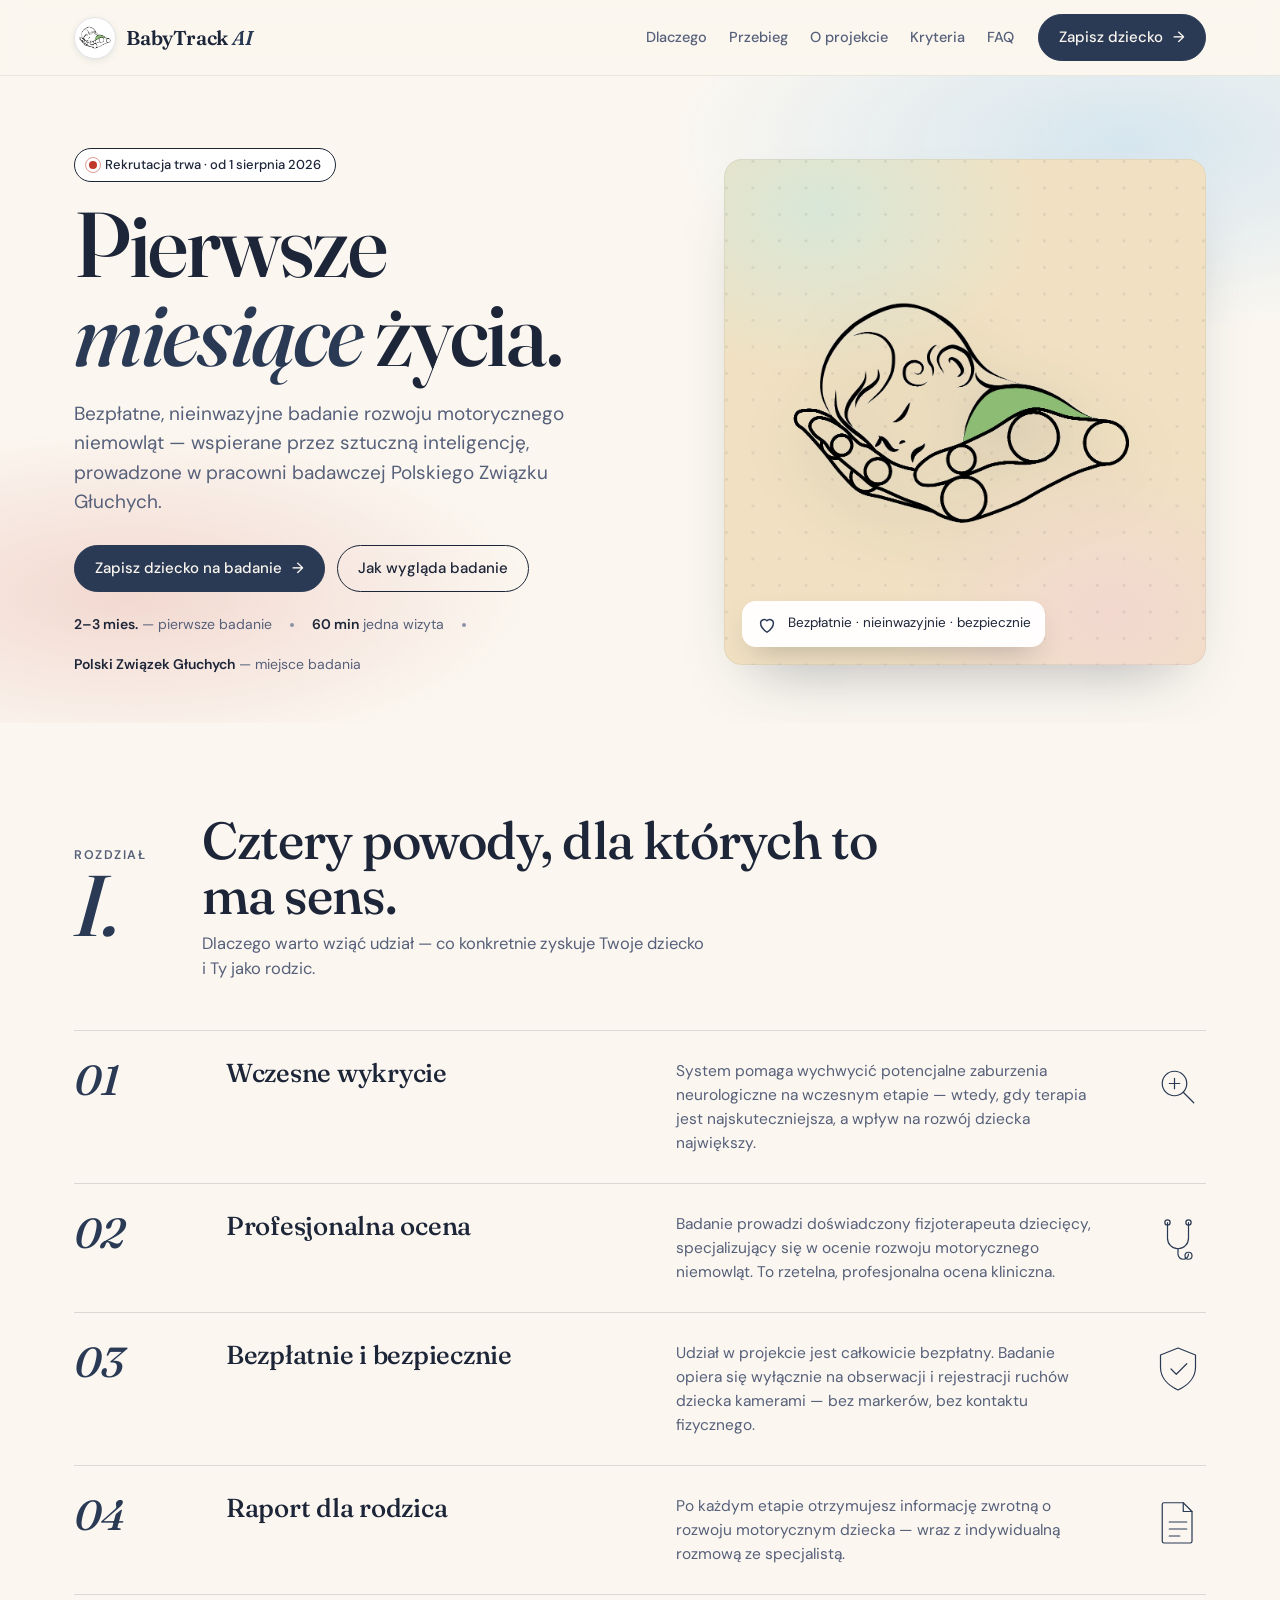
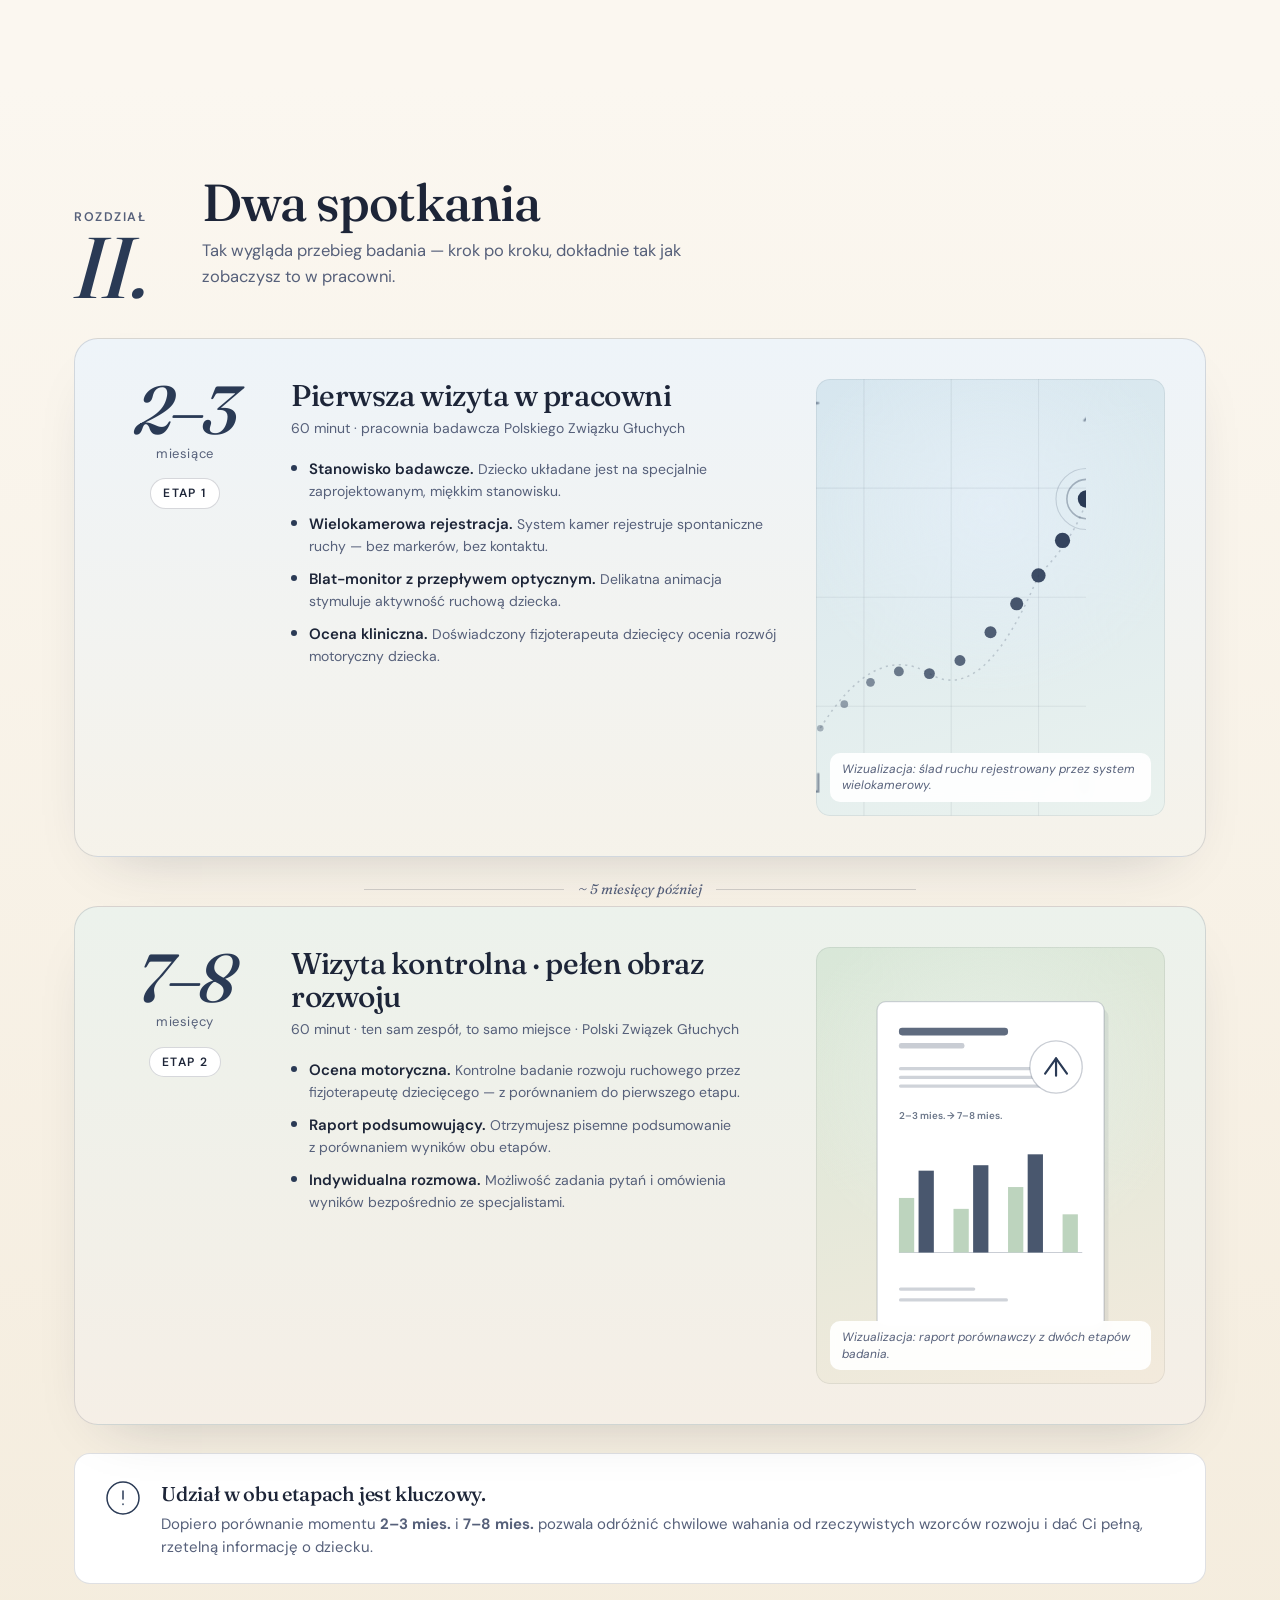
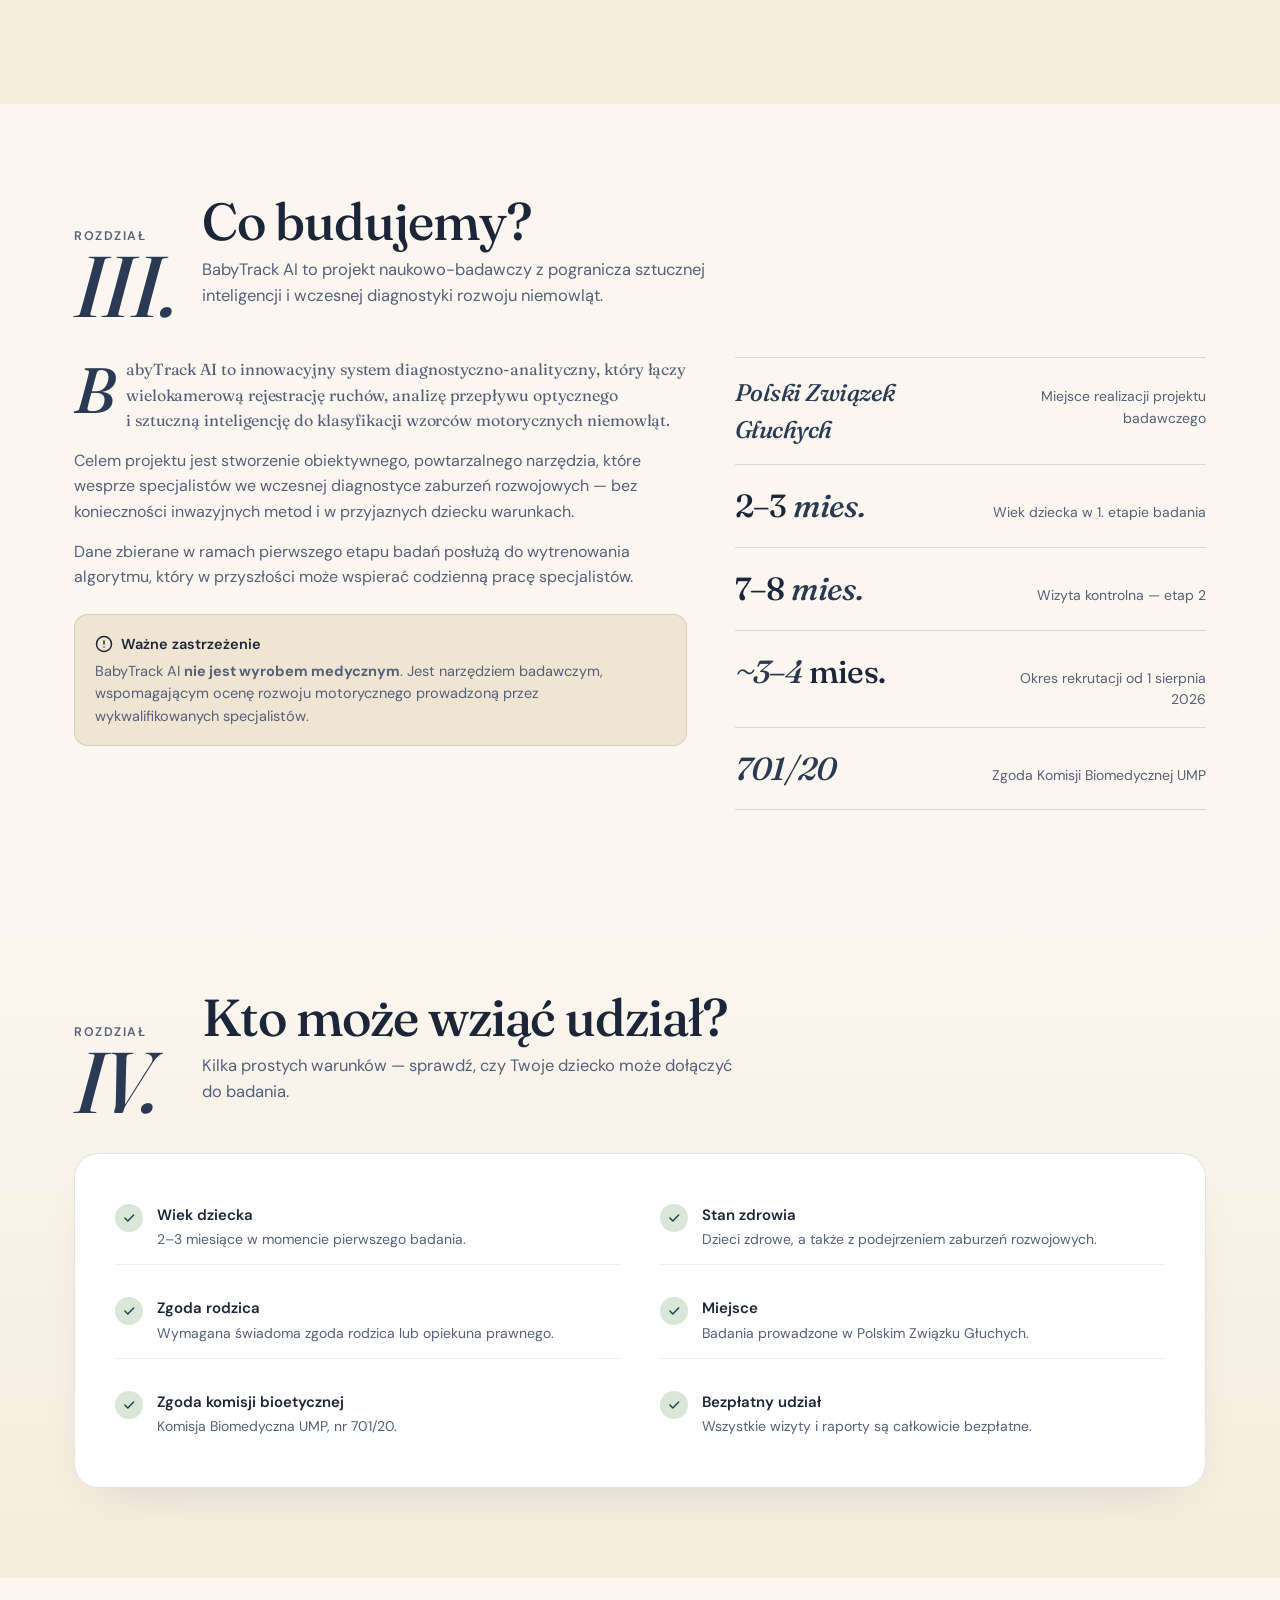
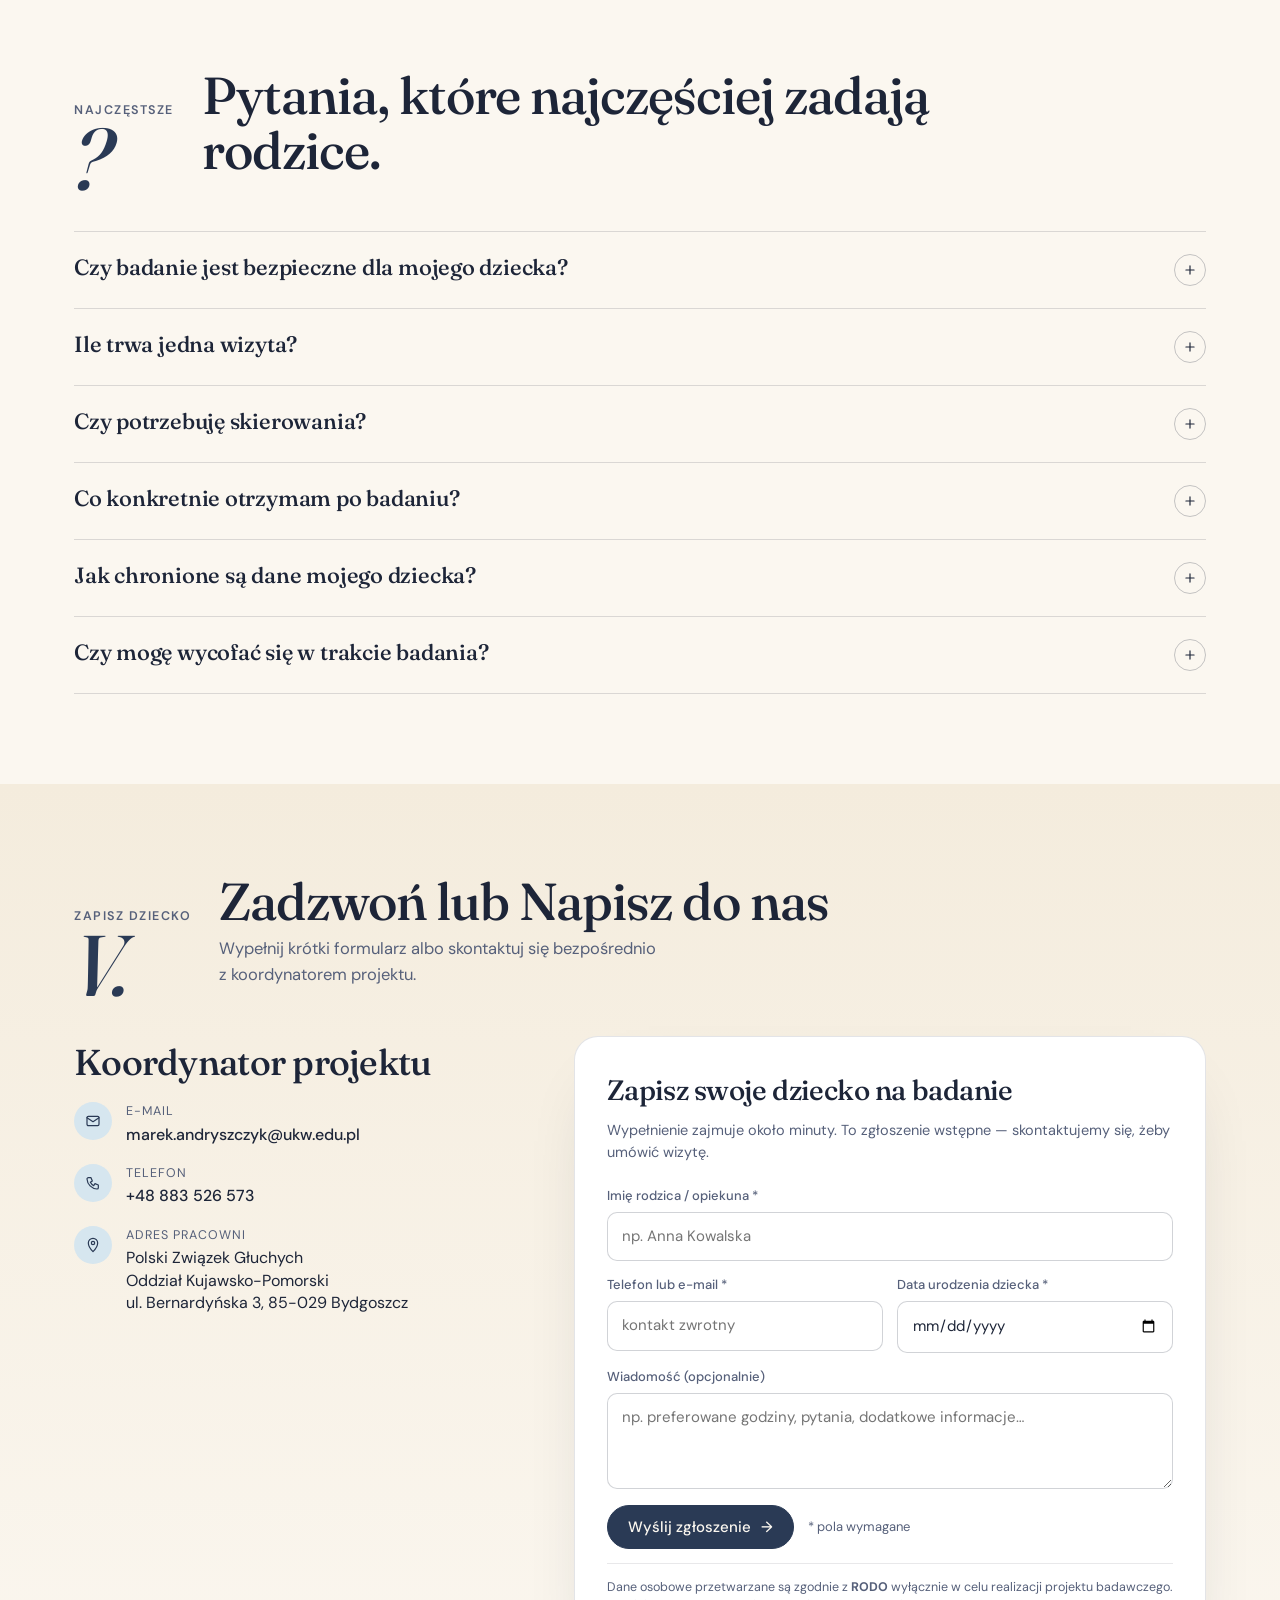
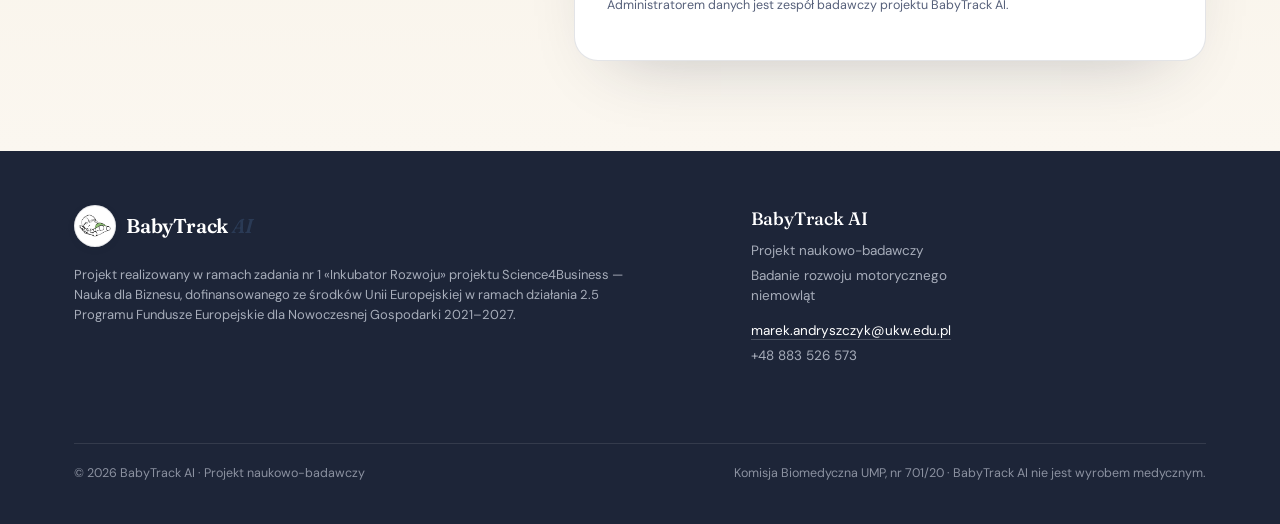
==== commit fdf01190: "update" ====
--- a/index.html
+++ b/index.html
@@ -4,481 +4,11 @@
 <meta charset="utf-8">
 <title>BabyTrack AI — Bezpłatne badanie rozwoju motorycznego niemowląt</title>
 <meta name="viewport" content="width=device-width, initial-scale=1">
-<meta name="description" content="BabyTrack AI — projekt naukowo-badawczy prowadzony w Bydgoszczy. Bezpłatne, nieinwazyjne badanie rozwoju motorycznego niemowląt 2–3 miesiące. Rekrutacja od 1 sierpnia 2026.">
+<meta name="description" content="BabyTrack AI — projekt naukowo-badawczy prowadzony w Polskim Związku Głuchych. Bezpłatne, nieinwazyjne badanie rozwoju motorycznego niemowląt 2–3 miesiące. Rekrutacja od 1 sierpnia 2026.">
 <link rel="preconnect" href="https://fonts.googleapis.com">
 <link rel="preconnect" href="https://fonts.gstatic.com" crossorigin>
 <link href="https://fonts.googleapis.com/css2?family=Fraunces:ital,opsz,wght@0,9..144,400;0,9..144,500;0,9..144,600;0,9..144,700;1,9..144,400;1,9..144,500&family=DM+Sans:wght@400;500;600;700&display=swap" rel="stylesheet">
-<style>
-  /* ============ TOKENS ============ */
-  :root{
-    --paper:#fbf7f0;
-    --paper-2:#f4ecdd;
-    --paper-3:#efe5d2;
-    --ink:#1d2538;
-    --ink-soft:#56607a;
-    --ink-mute:#8c93a6;
-    --line:#1d2538;
-    --navy:#2a3a55;
-    --navy-2:#3a4b6d;
-    --sky:#d6e6ef;
-    --sky-2:#bcd3df;
-    --mint:#d8e7d8;
-    --mint-2:#bdd4be;
-    --sand:#f1e1c2;
-    --sand-2:#e6d09c;
-    --blush:#f2d8d0;
-    --blush-2:#e8baad;
-
-    --display: "Fraunces", "Cormorant Garamond", Georgia, serif;
-    --sans: "DM Sans", -apple-system, "Segoe UI", system-ui, sans-serif;
-
-    --maxw: 1180px;
-    --r: 18px;
-    --r-sm: 10px;
-  }
-
-  *{box-sizing:border-box}
-  html{scroll-behavior:smooth}
-  body{
-    margin:0;background:var(--paper);color:var(--ink);
-    font-family:var(--sans);font-size:17px;line-height:1.55;
-    -webkit-font-smoothing:antialiased;
-    text-rendering:optimizeLegibility;
-  }
-  img{max-width:100%;display:block}
-  a{color:inherit}
-  ::selection{background:var(--sand);color:var(--ink)}
-
-  /* fade-in */
-  .reveal{opacity:0;transform:translateY(14px);transition:opacity .9s ease, transform .9s ease}
-  .reveal.in{opacity:1;transform:none}
-
-  /* ============ NAV ============ */
-  .nav{
-    position:sticky;top:0;z-index:40;
-    backdrop-filter:saturate(1.1) blur(8px);
-    background:rgba(251,247,240,.82);
-    border-bottom:1px solid rgba(29,37,56,.08);
-  }
-  .nav-inner{
-    max-width:var(--maxw);margin:0 auto;
-    display:flex;align-items:center;gap:18px;
-    padding:14px 24px;
-  }
-  .brand{display:flex;align-items:center;gap:10px;text-decoration:none;color:var(--ink)}
-  .brand .mark{
-    width:42px;height:42px;border-radius:50%;
-    background:#fff;
-    display:grid;place-items:center;
-    box-shadow:inset 0 0 0 1px rgba(29,37,56,.12), 0 2px 8px -2px rgba(29,37,56,.15);
-    overflow:hidden;
-  }
-  .brand .mark img{width:88%;height:88%;object-fit:contain}
-  footer .brand .mark{background:#fff}
-  .brand .name{font-family:var(--display);font-weight:600;font-size:20px;letter-spacing:-0.01em}
-  .brand .name em{font-style:italic;color:var(--navy)}
-  .nav-links{display:flex;gap:22px;margin-left:auto}
-  .nav-links a{color:var(--ink-soft);font-size:14.5px;text-decoration:none;font-weight:500}
-  .nav-links a:hover{color:var(--ink)}
-  .nav .cta{margin-left:6px}
-  @media (max-width:780px){.nav-links{display:none}.nav .cta{margin-left:auto}}
-
-  /* ============ BUTTONS ============ */
-  .btn{
-    display:inline-flex;align-items:center;gap:10px;
-    font-family:var(--sans);font-weight:500;font-size:15px;
-    padding:11px 20px;border-radius:999px;
-    border:1px solid var(--line);
-    background:transparent;color:var(--ink);
-    text-decoration:none;cursor:pointer;
-    transition:transform .15s ease, background .2s ease, color .2s ease;
-  }
-  .btn:hover{transform:translateY(-1px)}
-  .btn.primary{background:var(--navy);color:var(--paper);border-color:var(--navy)}
-  .btn.primary:hover{background:#1e2c45}
-  .btn .arr{transition:transform .2s ease}
-  .btn:hover .arr{transform:translateX(3px)}
-
-  /* ============ LAYOUT PRIMITIVES ============ */
-  .wrap{max-width:var(--maxw);margin:0 auto;padding:0 24px}
-  section{padding:90px 0;position:relative}
-  @media (max-width:780px){section{padding:64px 0}}
-
-  .eyebrow{
-    font-family:var(--sans);font-weight:600;font-size:12.5px;
-    letter-spacing:.12em;text-transform:uppercase;color:var(--ink-soft);
-  }
-  .chapter-mark{
-    font-family:var(--display);font-style:italic;font-weight:500;
-    font-size:clamp(54px,7vw,86px);line-height:.9;color:var(--navy);
-    letter-spacing:-0.02em;
-  }
-  .chapter-head{display:flex;gap:28px;align-items:baseline;margin-bottom:32px;flex-wrap:wrap}
-  .chapter-head .num{min-width:100px}
-  .chapter-head h2{
-    font-family:var(--display);font-weight:500;
-    font-size:clamp(34px,4.4vw,52px);line-height:1.05;letter-spacing:-0.02em;
-    margin:0;max-width:780px;
-  }
-  .chapter-head .lede{
-    font-family:var(--sans);color:var(--ink-soft);max-width:560px;margin-top:8px;font-size:16.5px;
-  }
-
-  /* ============ HERO ============ */
-  .hero{
-    padding-top:72px;padding-bottom:48px;
-    background:
-      radial-gradient(ellipse 60% 50% at 88% 10%, var(--sky) 0%, transparent 60%),
-      radial-gradient(ellipse 50% 40% at 10% 80%, var(--blush) 0%, transparent 65%),
-      var(--paper);
-  }
-  .hero-grid{
-    display:grid;grid-template-columns:1.25fr 1fr;gap:48px;align-items:center;
-  }
-  @media (max-width:880px){.hero-grid{grid-template-columns:1fr;gap:36px}}
-  .hero-tag{display:inline-flex;align-items:center;gap:10px;margin-bottom:18px}
-  .recruit-pill{
-    display:inline-flex;align-items:center;gap:8px;
-    padding:6px 14px;border-radius:999px;
-    background:#fff;border:1px solid var(--line);
-    font-size:13px;font-weight:500;color:var(--ink);
-  }
-  .recruit-pill .dot{
-    width:8px;height:8px;border-radius:50%;background:#c0392b;position:relative;
-  }
-  .recruit-pill .dot::after{
-    content:"";position:absolute;inset:-4px;border-radius:50%;
-    border:1px solid #c0392b;opacity:.5;animation:pulse 1.8s ease-out infinite;
-  }
-  @keyframes pulse{0%{transform:scale(.8);opacity:.7}100%{transform:scale(1.8);opacity:0}}
-  .h1{
-    font-family:var(--display);font-weight:500;
-    font-size:clamp(48px,7.6vw,92px);line-height:.96;letter-spacing:-0.025em;
-    margin:0 0 22px;color:var(--ink);
-  }
-  .h1 em{font-style:italic;color:var(--navy);font-weight:500}
-  .hero-sub{
-    font-size:19px;color:var(--ink-soft);max-width:520px;margin:0 0 28px;
-    line-height:1.55;
-  }
-  .hero-ctas{display:flex;gap:12px;flex-wrap:wrap;align-items:center;margin-bottom:22px}
-  .hero-meta{
-    display:flex;gap:18px;flex-wrap:wrap;color:var(--ink-soft);font-size:14px;align-items:center;
-  }
-  .hero-meta b{color:var(--ink);font-weight:600}
-  .hero-meta .sep{width:4px;height:4px;border-radius:50%;background:var(--ink-mute)}
-
-  .hero-art{
-    position:relative;aspect-ratio:1/1.05;
-    border-radius:var(--r);overflow:hidden;
-    background:
-      radial-gradient(ellipse 70% 50% at 80% 90%, var(--blush) 0%, transparent 65%),
-      radial-gradient(ellipse 70% 50% at 20% 10%, var(--mint) 0%, transparent 65%),
-      var(--sand);
-    box-shadow:0 30px 60px -30px rgba(29,37,56,.35), inset 0 0 0 1px rgba(29,37,56,.06);
-    display:flex;align-items:center;justify-content:center;
-  }
-  .hero-art .hero-logo{
-    width:80%;height:auto;max-width:520px;
-    filter:drop-shadow(0 18px 30px rgba(29,37,56,.18));
-  }
-  .hero-art .deco{position:absolute;inset:0;pointer-events:none;opacity:.55}
-  .hero-art .badge{
-    position:absolute;left:18px;bottom:18px;z-index:5;
-    background:rgba(255,255,255,.95);border-radius:14px;padding:12px 14px;
-    box-shadow:0 12px 30px -12px rgba(29,37,56,.35);
-    display:flex;gap:10px;align-items:center;
-    font-size:13.5px;color:var(--ink);backdrop-filter:blur(4px);
-  }
-  .hero-art .badge svg{flex-shrink:0}
-
-  /* funding strip */
-  .funding{
-    margin-top:48px;padding-top:28px;
-    border-top:1px solid rgba(29,37,56,.12);
-    display:flex;flex-direction:column;gap:18px;align-items:center;text-align:center;
-  }
-  .funding .label{
-    font-size:12.5px;color:var(--ink-soft);max-width:680px;font-weight:500;line-height:1.55;
-  }
-  .funding .logos{display:flex;gap:22px;align-items:center;justify-content:center;flex-wrap:wrap}
-  .logo-slot{
-    height:44px;min-width:96px;
-    display:flex;align-items:center;justify-content:center;
-    border:1px dashed rgba(29,37,56,.28);border-radius:6px;
-    background:rgba(255,255,255,.5);
-    font-size:11px;color:var(--ink-mute);letter-spacing:.06em;text-transform:uppercase;
-    padding:0 12px;
-  }
-  .logo-slot.flag-rp{width:64px;min-width:64px;background:linear-gradient(to bottom,#fff 50%,#dc143c 50%);border:1px solid rgba(29,37,56,.18);color:transparent}
-  .logo-slot.flag-eu{width:64px;min-width:64px;background:#003399;border:1px solid rgba(29,37,56,.18);position:relative;color:transparent}
-  .logo-slot.flag-eu::after{
-    content:"";position:absolute;inset:0;
-    background:radial-gradient(circle at 50% 50%, transparent 7px, transparent 8px),
-      conic-gradient(from 0deg, transparent 0);
-  }
-  .logo-slot.flag-eu .stars{
-    position:absolute;inset:0;display:grid;place-items:center;color:#ffcc00;font-size:10px;letter-spacing:1px;
-  }
-
-  /* ============ CHAPTER I — DLACZEGO ============ */
-  .why{background:var(--paper)}
-  .why-list{
-    display:grid;grid-template-columns:1fr;gap:0;
-    border-top:1px solid rgba(29,37,56,.15);
-  }
-  .why-item{
-    display:grid;grid-template-columns:120px 1fr 1fr 80px;
-    gap:32px;padding:28px 0;align-items:flex-start;
-    border-bottom:1px solid rgba(29,37,56,.15);
-  }
-  @media (max-width:780px){.why-item{grid-template-columns:60px 1fr;gap:18px}.why-item .why-desc,.why-item .why-icon{grid-column:1/-1}.why-item .why-icon{display:flex;justify-content:flex-start}}
-  .why-num{
-    font-family:var(--display);font-style:italic;font-weight:500;
-    font-size:42px;color:var(--navy);line-height:1;
-  }
-  .why-title{
-    font-family:var(--display);font-weight:500;font-size:26px;line-height:1.15;
-    letter-spacing:-0.01em;margin:0;
-  }
-  .why-desc{color:var(--ink-soft);font-size:15.5px;line-height:1.55;margin:0}
-  .why-icon{display:flex;justify-content:flex-end}
-  .why-icon svg{width:56px;height:56px;color:var(--navy);stroke-width:1.4}
-
-  /* ============ CHAPTER II — STAGES (centerpiece) ============ */
-  .stages{
-    background:linear-gradient(180deg, var(--paper) 0%, var(--paper-2) 100%);
-    padding-bottom:120px;
-  }
-  .stage-card{
-    border-radius:24px;padding:40px;
-    border:1px solid rgba(29,37,56,.14);
-    background:#fff;
-    box-shadow:0 24px 60px -36px rgba(29,37,56,.28);
-    margin-bottom:22px;position:relative;overflow:hidden;
-  }
-  .stage-card.s1{background:linear-gradient(180deg, #eef4f9 0%, #f7f2e7 120%)}
-  .stage-card.s2{background:linear-gradient(180deg, #ecf2ec 0%, #f7eee5 120%)}
-  .stage-grid{
-    display:grid;grid-template-columns:140px 1.4fr 1fr;gap:36px;align-items:flex-start;
-  }
-  @media (max-width:880px){.stage-grid{grid-template-columns:1fr;gap:24px}}
-  .stage-age{text-align:center}
-  .stage-age .num{
-    font-family:var(--display);font-weight:500;font-style:italic;
-    font-size:68px;line-height:.9;color:var(--navy);letter-spacing:-0.03em;
-  }
-  .stage-age .unit{font-size:13px;color:var(--ink-soft);margin-top:4px;letter-spacing:.04em}
-  .stage-age .tag{
-    display:inline-block;margin-top:14px;padding:5px 12px;
-    border-radius:999px;background:#fff;border:1px solid rgba(29,37,56,.18);
-    font-size:12px;letter-spacing:.12em;text-transform:uppercase;font-weight:600;
-  }
-  .stage-title{
-    font-family:var(--display);font-weight:500;font-size:30px;line-height:1.1;
-    letter-spacing:-0.015em;margin:0 0 6px;
-  }
-  .stage-duration{color:var(--ink-soft);font-size:14px;margin-bottom:18px}
-  .step{display:flex;gap:12px;margin:10px 0;align-items:flex-start}
-  .step .bullet{
-    flex-shrink:0;margin-top:7px;width:6px;height:6px;border-radius:50%;background:var(--navy);
-  }
-  .step b{color:var(--ink);font-weight:600}
-  .step p{margin:0;font-size:15px;color:var(--ink);line-height:1.5}
-  .step p span{color:var(--ink-soft);font-size:14px}
-
-  .stage-art{
-    aspect-ratio:4/5;border-radius:14px;overflow:hidden;
-    position:relative;
-    box-shadow:inset 0 0 0 1px rgba(29,37,56,.08);
-  }
-  .stage-art.art-1{
-    background:
-      radial-gradient(ellipse 80% 60% at 50% 30%, #e3eef6 0%, transparent 70%),
-      linear-gradient(165deg, var(--sky) 0%, #eaf2ee 100%);
-  }
-  .stage-art.art-2{
-    background:
-      radial-gradient(ellipse 80% 60% at 50% 30%, #e6efe6 0%, transparent 70%),
-      linear-gradient(165deg, var(--mint) 0%, #f3eadc 100%);
-  }
-  .stage-art svg.fill{position:absolute;inset:0;width:100%;height:100%}
-  .stage-art .caption{
-    position:absolute;left:14px;right:14px;bottom:14px;
-    background:rgba(255,255,255,.92);border-radius:10px;padding:8px 12px;
-    font-size:12px;color:var(--ink-soft);font-style:italic;line-height:1.35;
-    backdrop-filter:blur(4px);
-  }
-
-  .between-stages{
-    display:flex;align-items:center;justify-content:center;gap:14px;margin:6px 0;color:var(--ink-soft);font-size:14px;
-    font-family:var(--display);font-style:italic;
-  }
-  .between-stages::before,.between-stages::after{
-    content:"";height:1px;background:rgba(29,37,56,.18);flex:1;max-width:200px;
-  }
-
-  .stages-note{
-    margin-top:28px;padding:24px 28px;border-radius:16px;
-    background:#fff;border:1px solid rgba(29,37,56,.14);
-    display:flex;gap:18px;align-items:flex-start;
-  }
-  .stages-note svg{flex-shrink:0;color:var(--navy)}
-  .stages-note .t{font-family:var(--display);font-weight:500;font-size:20px;margin:0 0 4px;letter-spacing:-0.01em}
-  .stages-note .d{color:var(--ink-soft);margin:0;font-size:15px}
-
-  /* ============ CHAPTER III — ABOUT ============ */
-  .about{background:var(--paper)}
-  .about-grid{display:grid;grid-template-columns:1.3fr 1fr;gap:48px;align-items:flex-start}
-  @media (max-width:880px){.about-grid{grid-template-columns:1fr;gap:32px}}
-  .about-lede{
-    font-family:var(--display);font-weight:400;font-size:24px;line-height:1.35;
-    color:var(--ink);margin:0 0 18px;letter-spacing:-0.005em;
-  }
-  .about-lede .dropcap{
-    font-family:var(--display);font-style:italic;font-weight:500;
-    float:left;font-size:64px;line-height:.85;padding:6px 10px 0 0;color:var(--navy);
-  }
-  .about p{color:var(--ink-soft);font-size:16px;line-height:1.6;margin:0 0 14px}
-  .disclaimer{
-    margin-top:24px;padding:18px 20px;border-radius:14px;
-    background:var(--paper-3);border:1px solid rgba(29,37,56,.12);
-  }
-  .disclaimer .t{font-weight:600;color:var(--ink);font-size:14.5px;margin:0 0 4px;display:flex;gap:8px;align-items:center}
-  .disclaimer .d{color:var(--ink-soft);font-size:14.5px;margin:0;line-height:1.55}
-
-  .about-stats{display:flex;flex-direction:column;gap:0;border-top:1px solid rgba(29,37,56,.15)}
-  .stat{
-    display:flex;justify-content:space-between;align-items:baseline;
-    padding:16px 0;border-bottom:1px solid rgba(29,37,56,.15);
-  }
-  .stat .v{font-family:var(--display);font-weight:500;font-size:32px;letter-spacing:-0.02em;color:var(--ink)}
-  .stat .v em{font-style:italic;color:var(--navy)}
-  .stat .l{color:var(--ink-soft);font-size:14px;text-align:right;max-width:220px}
-
-  /* ============ CHAPTER IV — CRITERIA ============ */
-  .criteria{background:linear-gradient(180deg, var(--paper) 0%, var(--paper-2) 100%)}
-  .criteria-card{
-    background:#fff;border-radius:24px;padding:36px 40px;
-    border:1px solid rgba(29,37,56,.12);
-    box-shadow:0 20px 50px -30px rgba(29,37,56,.2);
-  }
-  .crit-grid{display:grid;grid-template-columns:1fr 1fr;gap:18px 40px}
-  @media (max-width:780px){.crit-grid{grid-template-columns:1fr}}
-  .crit{display:flex;gap:14px;padding:14px 0;border-bottom:1px solid rgba(29,37,56,.08)}
-  .crit:last-child,.crit:nth-last-child(2){border-bottom:0}
-  @media (max-width:780px){.crit:nth-last-child(2){border-bottom:1px solid rgba(29,37,56,.08)}}
-  .crit .check{
-    flex-shrink:0;width:28px;height:28px;border-radius:50%;
-    background:var(--mint);display:grid;place-items:center;color:var(--navy);
-  }
-  .crit .t{font-weight:600;font-size:15px;margin:0 0 2px;color:var(--ink)}
-  .crit .d{color:var(--ink-soft);font-size:14px;margin:0;line-height:1.5}
-
-  /* ============ FAQ ============ */
-  .faq{background:var(--paper)}
-  .faq-list{border-top:1px solid rgba(29,37,56,.15)}
-  details.q{
-    border-bottom:1px solid rgba(29,37,56,.15);
-    padding:22px 0;
-  }
-  details.q summary{
-    list-style:none;cursor:pointer;
-    display:flex;justify-content:space-between;align-items:flex-start;gap:24px;
-    font-family:var(--display);font-weight:500;font-size:22px;line-height:1.25;
-    color:var(--ink);letter-spacing:-0.01em;
-  }
-  details.q summary::-webkit-details-marker{display:none}
-  details.q summary .toggle{
-    flex-shrink:0;width:32px;height:32px;border-radius:50%;
-    border:1px solid rgba(29,37,56,.25);display:grid;place-items:center;
-    transition:transform .25s ease, background .2s ease;
-  }
-  details.q[open] summary .toggle{transform:rotate(45deg);background:var(--navy);color:#fff;border-color:var(--navy)}
-  details.q .a{
-    color:var(--ink-soft);font-size:16px;line-height:1.6;
-    max-width:780px;margin:14px 0 4px;
-  }
-
-  /* ============ CONTACT ============ */
-  .contact{
-    background:linear-gradient(180deg, var(--paper-2) 0%, var(--paper) 100%);
-  }
-  .contact-grid{display:grid;grid-template-columns:1fr 1.4fr;gap:48px;align-items:flex-start}
-  @media (max-width:880px){.contact-grid{grid-template-columns:1fr;gap:32px}}
-  .contact-info{padding-top:8px}
-  .contact-info h3{
-    font-family:var(--display);font-weight:500;font-size:36px;line-height:1.05;letter-spacing:-0.02em;
-    margin:0 0 20px;
-  }
-  .contact-row{display:flex;gap:14px;margin:18px 0;align-items:flex-start}
-  .contact-row .ico{
-    flex-shrink:0;width:38px;height:38px;border-radius:50%;
-    background:var(--sky);display:grid;place-items:center;color:var(--navy);
-  }
-  .contact-row .l{color:var(--ink-soft);font-size:12.5px;text-transform:uppercase;letter-spacing:.08em;margin:0 0 2px}
-  .contact-row .v{margin:0;font-size:16px;color:var(--ink);font-weight:500;line-height:1.4}
-  .contact-row a{text-decoration:none;color:inherit}
-  .contact-row a:hover{color:var(--navy)}
-  .contact-row.address .v{font-weight:400}
-
-  .form-card{
-    background:#fff;border-radius:24px;padding:32px;
-    border:1px solid rgba(29,37,56,.12);
-    box-shadow:0 30px 70px -40px rgba(29,37,56,.3);
-  }
-  .form-card h4{
-    font-family:var(--display);font-weight:500;font-size:28px;margin:0 0 6px;letter-spacing:-0.015em;
-  }
-  .form-card .sub{color:var(--ink-soft);font-size:14.5px;margin:0 0 22px}
-  .form-grid{display:grid;grid-template-columns:1fr 1fr;gap:14px}
-  .field{display:flex;flex-direction:column;gap:6px}
-  .field.full{grid-column:1/-1}
-  .field label{font-size:13px;color:var(--ink-soft);font-weight:500}
-  .field input,.field textarea{
-    font:inherit;font-size:15px;color:var(--ink);
-    border:1px solid rgba(29,37,56,.2);border-radius:10px;
-    padding:12px 14px;background:#fff;outline:none;
-    transition:border-color .2s ease, box-shadow .2s ease;
-    width:100%;
-  }
-  .field textarea{resize:vertical;min-height:96px;font-family:var(--sans)}
-  .field input:focus,.field textarea:focus{
-    border-color:var(--navy);box-shadow:0 0 0 4px rgba(42,58,85,.1);
-  }
-  .form-card .submit-row{
-    margin-top:16px;display:flex;gap:14px;align-items:center;flex-wrap:wrap;
-  }
-  .rodo{
-    margin-top:14px;font-size:12.5px;color:var(--ink-soft);line-height:1.5;
-    padding-top:14px;border-top:1px solid rgba(29,37,56,.1);
-  }
-  .form-thanks{display:none;text-align:center;padding:36px 12px}
-  .form-thanks.show{display:block}
-  .form-thanks svg{color:var(--navy);margin:0 auto 12px}
-  .form-thanks h5{font-family:var(--display);font-weight:500;font-size:24px;margin:0 0 6px}
-  .form-thanks p{color:var(--ink-soft);font-size:15px;margin:0}
-
-  /* ============ FOOTER ============ */
-  footer{background:var(--ink);color:#cfd4e0;padding:54px 0 40px;font-size:14px;line-height:1.55}
-  footer .wrap{display:grid;grid-template-columns:1.4fr 1fr;gap:40px;align-items:flex-start}
-  @media (max-width:780px){footer .wrap{grid-template-columns:1fr;gap:28px}}
-  footer .brand .name{color:#fff}
-  footer .funding-text{margin-top:18px;color:#a7adba;font-size:13px;max-width:560px}
-  footer .logos-row{display:flex;gap:24px;align-items:center;flex-wrap:wrap;margin-top:22px}
-  footer .logos-row img{background:#fff;padding:10px 14px;border-radius:8px;display:block}
-  footer .logos-row .funding-strip{height:60px;width:auto}
-  footer .right{font-size:13.5px;color:#a7adba}
-  footer .right a{color:#fff;text-decoration:none;border-bottom:1px solid rgba(255,255,255,.2)}
-  footer .copy{margin-top:36px;padding-top:20px;border-top:1px solid rgba(255,255,255,.1);color:#8b91a0;font-size:12.5px;display:flex;justify-content:space-between;gap:18px;flex-wrap:wrap}
-
-  /* image-slot styling override */
-  image-slot{
-    --is-bg: rgba(29,37,56,.04);
-    --is-border: rgba(29,37,56,.15);
-    --is-color: var(--ink-soft);
-  }
-</style>
+  <link rel="stylesheet" href="styles.css">
 </head>
 <body>
 
@@ -509,7 +39,7 @@
           <span class="recruit-pill"><span class="dot"></span> Rekrutacja trwa · od 1 sierpnia 2026</span>
         </div>
         <h1 class="h1">Pierwsze<br><em>miesiące</em> życia.</h1>
-        <p class="hero-sub">Bezpłatne, nieinwazyjne badanie rozwoju motorycznego niemowląt — wspierane przez sztuczną inteligencję, prowadzone w pracowni badawczej w Bydgoszczy.</p>
+        <p class="hero-sub">Bezpłatne, nieinwazyjne badanie rozwoju motorycznego niemowląt — wspierane przez sztuczną inteligencję, prowadzone w pracowni badawczej Polskiego Związku Głuchych.</p>
         <div class="hero-ctas">
           <a href="#kontakt" class="btn primary">Zapisz dziecko na badanie <span class="arr">→</span></a>
           <a href="#przebieg" class="btn">Jak wygląda badanie</a>
@@ -517,9 +47,9 @@
         <div class="hero-meta">
           <span><b>2–3 mies.</b> — pierwsze badanie</span>
           <span class="sep"></span>
-          <span><b>45–60 min</b> jedna wizyta</span>
+          <span><b>60 min</b> jedna wizyta</span>
           <span class="sep"></span>
-          <span><b>Bydgoszcz</b> — miejsce badania</span>
+          <span><b>Polski Związek Głuchych</b> — miejsce badania</span>
         </div>
       </div>
 
@@ -541,14 +71,6 @@
         </div>
       </div>
     </div>
-
-    <div class="funding reveal">
-      <div class="label">Projekt realizowany w ramach programu <b>Science4Business — Nauka dla Biznesu</b>, dofinansowany ze środków UE (FENG 2021–2027).</div>
-      <div class="logos">
-        <img src="assets/funding-strip.png" alt="Fundusze Europejskie dla Nowoczesnej Gospodarki · Rzeczpospolita Polska · Dofinansowane przez Unię Europejską" style="height:44px;width:auto;max-width:100%">
-      </div>
-    </div>
-  </div>
 </section>
 
 <!-- ============ CHAPTER I — WHY ============ -->
@@ -646,7 +168,7 @@
         </div>
         <div>
           <h3 class="stage-title">Pierwsza wizyta w&nbsp;pracowni</h3>
-          <div class="stage-duration">~ 30–45 minut · pracownia badawcza w&nbsp;Bydgoszczy</div>
+          <div class="stage-duration">60 minut · pracownia badawcza Polskiego Związku Głuchych</div>
           <div class="step"><span class="bullet"></span><p><b>Stanowisko badawcze.</b> <span>Dziecko układane jest na specjalnie zaprojektowanym, miękkim stanowisku.</span></p></div>
           <div class="step"><span class="bullet"></span><p><b>Wielokamerowa rejestracja.</b> <span>System kamer rejestruje spontaniczne ruchy — bez markerów, bez kontaktu.</span></p></div>
           <div class="step"><span class="bullet"></span><p><b>Blat-monitor z&nbsp;przepływem optycznym.</b> <span>Delikatna animacja stymuluje aktywność ruchową dziecka.</span></p></div>
@@ -706,7 +228,7 @@
         </div>
         <div>
           <h3 class="stage-title">Wizyta kontrolna · pełen obraz rozwoju</h3>
-          <div class="stage-duration">Ten sam zespół, to samo miejsce · Bydgoszcz</div>
+          <div class="stage-duration">60 minut · ten sam zespół, to samo miejsce · Polski Związek Głuchych</div>
           <div class="step"><span class="bullet"></span><p><b>Ocena motoryczna.</b> <span>Kontrolne badanie rozwoju ruchowego przez fizjoterapeutę dziecięcego — z&nbsp;porównaniem do&nbsp;pierwszego etapu.</span></p></div>
           <div class="step"><span class="bullet"></span><p><b>Raport podsumowujący.</b> <span>Otrzymujesz pisemne podsumowanie z&nbsp;porównaniem wyników obu etapów.</span></p></div>
           <div class="step"><span class="bullet"></span><p><b>Indywidualna rozmowa.</b> <span>Możliwość zadania pytań i&nbsp;omówienia wyników bezpośrednio ze specjalistami.</span></p></div>
@@ -806,7 +328,7 @@
 
       <div class="about-stats reveal">
         <div class="stat">
-          <div class="v"><em>Bydgoszcz</em></div>
+          <div class="v location"><em>Polski Związek Głuchych</em></div>
           <div class="l">Miejsce realizacji projektu badawczego</div>
         </div>
         <div class="stat">
@@ -873,7 +395,7 @@
           <div class="check"><svg width="14" height="14" viewBox="0 0 24 24" fill="none" stroke="currentColor" stroke-width="2.5" stroke-linecap="round" stroke-linejoin="round" aria-hidden="true"><path d="M5 12l5 5L20 7"/></svg></div>
           <div>
             <p class="t">Miejsce</p>
-            <p class="d">Badania prowadzone w&nbsp;Bydgoszczy.</p>
+            <p class="d">Badania prowadzone w&nbsp;Polskim Związku Głuchych.</p>
           </div>
         </div>
         <div class="crit">
@@ -915,7 +437,7 @@
       </details>
       <details class="q">
         <summary>Ile trwa jedna wizyta?<span class="toggle"><svg width="14" height="14" viewBox="0 0 24 24" fill="none" stroke="currentColor" stroke-width="2" stroke-linecap="round"><path d="M12 5v14M5 12h14"/></svg></span></summary>
-        <p class="a">Pojedyncza wizyta trwa około 45–60 minut — wliczając czas na przygotowanie dziecka, rejestrację ruchów oraz ocenę kliniczną rozwoju motorycznego. Staramy się dopasować termin do&nbsp;rytmu dziecka (np.&nbsp;poza porą drzemki).</p>
+        <p class="a">Pojedyncza wizyta trwa 60 minut — wliczając czas na przygotowanie dziecka, rejestrację ruchów oraz ocenę kliniczną rozwoju motorycznego. Staramy się dopasować termin do&nbsp;rytmu dziecka (np.&nbsp;poza porą drzemki).</p>
       </details>
       <details class="q">
         <summary>Czy potrzebuję skierowania?<span class="toggle"><svg width="14" height="14" viewBox="0 0 24 24" fill="none" stroke="currentColor" stroke-width="2" stroke-linecap="round"><path d="M12 5v14M5 12h14"/></svg></span></summary>
@@ -1032,9 +554,6 @@
         <span class="name">BabyTrack&nbsp;<em>AI</em></span>
       </a>
       <p class="funding-text">Projekt realizowany w&nbsp;ramach zadania nr&nbsp;1 «Inkubator Rozwoju» projektu Science4Business — Nauka dla Biznesu, dofinansowanego ze środków Unii Europejskiej w&nbsp;ramach działania 2.5 Programu Fundusze Europejskie dla Nowoczesnej Gospodarki 2021–2027.</p>
-      <div class="logos-row">
-        <img class="funding-strip" src="assets/funding-strip.png" alt="Fundusze Europejskie dla Nowoczesnej Gospodarki · Rzeczpospolita Polska · Dofinansowane przez Unię Europejską">
-      </div>
     </div>
     <div class="right">
       <p style="margin:0 0 8px;color:#fff;font-family:var(--display);font-size:18px;font-weight:500">BabyTrack&nbsp;AI</p>
@@ -1060,45 +579,6 @@
     <text x="100" y="124" text-anchor="middle" font-family="Georgia, serif" font-size="14" fill="#2a3a55">BabyTrack AI</text>
   </svg>
 </template>
-<script>
-  // Intersection Observer fade-in
-  const io = new IntersectionObserver((entries) => {
-    entries.forEach(e => {
-      if (e.isIntersecting) { e.target.classList.add('in'); io.unobserve(e.target); }
-    });
-  }, { threshold:0.08, rootMargin:'0px 0px -40px 0px' });
-  document.querySelectorAll('.reveal').forEach(el => io.observe(el));
-
-  // FAQ — single-open accordion (optional, comment out to allow multiple)
-  document.querySelectorAll('details.q').forEach(d => {
-    d.addEventListener('toggle', () => {
-      if (d.open) {
-        document.querySelectorAll('details.q').forEach(o => { if (o !== d) o.open = false; });
-      }
-    });
-  });
-
-  // Form — visual prototype: show thanks message
-  const form = document.getElementById('signup');
-  form.addEventListener('submit', (e) => {
-    e.preventDefault();
-    // very light validation
-    const name = form.elements['name'].value.trim();
-    const contact = form.elements['contact'].value.trim();
-    const dob = form.elements['dob'].value.trim();
-    if (!name || !contact || !dob) {
-      form.querySelectorAll('input[required]').forEach(i => {
-        if (!i.value.trim()) i.style.borderColor = '#c0392b';
-        i.addEventListener('input', () => i.style.borderColor = '', { once:true });
-      });
-      return;
-    }
-    form.style.display = 'none';
-    const thanks = document.getElementById('thanks');
-    thanks.classList.add('show');
-    const r = thanks.getBoundingClientRect();
-    window.scrollTo({ top: window.scrollY + r.top - 120, behavior:'smooth' });
-  });
-</script>
+  <script src="script.js" defer></script>
 </body>
 </html>
--- a/styles.css
+++ b/styles.css
@@ -0,0 +1,470 @@
+/* ============ TOKENS ============ */
+  :root{
+    --paper:#fbf7f0;
+    --paper-2:#f4ecdd;
+    --paper-3:#efe5d2;
+    --ink:#1d2538;
+    --ink-soft:#56607a;
+    --ink-mute:#8c93a6;
+    --line:#1d2538;
+    --navy:#2a3a55;
+    --navy-2:#3a4b6d;
+    --sky:#d6e6ef;
+    --sky-2:#bcd3df;
+    --mint:#d8e7d8;
+    --mint-2:#bdd4be;
+    --sand:#f1e1c2;
+    --sand-2:#e6d09c;
+    --blush:#f2d8d0;
+    --blush-2:#e8baad;
+
+    --display: "Fraunces", "Cormorant Garamond", Georgia, serif;
+    --sans: "DM Sans", -apple-system, "Segoe UI", system-ui, sans-serif;
+
+    --maxw: 1180px;
+    --r: 18px;
+    --r-sm: 10px;
+  }
+
+  *{box-sizing:border-box}
+  html{scroll-behavior:smooth}
+  body{
+    margin:0;background:var(--paper);color:var(--ink);
+    font-family:var(--sans);font-size:17px;line-height:1.55;
+    -webkit-font-smoothing:antialiased;
+    text-rendering:optimizeLegibility;
+  }
+  img{max-width:100%;display:block}
+  a{color:inherit}
+  ::selection{background:var(--sand);color:var(--ink)}
+
+  /* fade-in */
+  .reveal{opacity:0;transform:translateY(14px);transition:opacity .9s ease, transform .9s ease}
+  .reveal.in{opacity:1;transform:none}
+
+  /* ============ NAV ============ */
+  .nav{
+    position:sticky;top:0;z-index:40;
+    backdrop-filter:saturate(1.1) blur(8px);
+    background:rgba(251,247,240,.82);
+    border-bottom:1px solid rgba(29,37,56,.08);
+  }
+  .nav-inner{
+    max-width:var(--maxw);margin:0 auto;
+    display:flex;align-items:center;gap:18px;
+    padding:14px 24px;
+  }
+  .brand{display:flex;align-items:center;gap:10px;text-decoration:none;color:var(--ink)}
+  .brand .mark{
+    width:42px;height:42px;border-radius:50%;
+    background:#fff;
+    display:grid;place-items:center;
+    box-shadow:inset 0 0 0 1px rgba(29,37,56,.12), 0 2px 8px -2px rgba(29,37,56,.15);
+    overflow:hidden;
+  }
+  .brand .mark img{width:88%;height:88%;object-fit:contain}
+  footer .brand .mark{background:#fff}
+  .brand .name{font-family:var(--display);font-weight:600;font-size:20px;letter-spacing:-0.01em}
+  .brand .name em{font-style:italic;color:var(--navy)}
+  .nav-links{display:flex;gap:22px;margin-left:auto}
+  .nav-links a{color:var(--ink-soft);font-size:14.5px;text-decoration:none;font-weight:500}
+  .nav-links a:hover{color:var(--ink)}
+  .nav .cta{margin-left:6px}
+  @media (max-width:780px){.nav-links{display:none}.nav .cta{margin-left:auto}}
+
+  /* ============ BUTTONS ============ */
+  .btn{
+    display:inline-flex;align-items:center;gap:10px;
+    font-family:var(--sans);font-weight:500;font-size:15px;
+    padding:11px 20px;border-radius:999px;
+    border:1px solid var(--line);
+    background:transparent;color:var(--ink);
+    text-decoration:none;cursor:pointer;
+    transition:transform .15s ease, background .2s ease, color .2s ease;
+  }
+  .btn:hover{transform:translateY(-1px)}
+  .btn.primary{background:var(--navy);color:var(--paper);border-color:var(--navy)}
+  .btn.primary:hover{background:#1e2c45}
+  .btn .arr{transition:transform .2s ease}
+  .btn:hover .arr{transform:translateX(3px)}
+
+  /* ============ LAYOUT PRIMITIVES ============ */
+  .wrap{max-width:var(--maxw);margin:0 auto;padding:0 24px}
+  section{padding:90px 0;position:relative}
+  @media (max-width:780px){section{padding:64px 0}}
+
+  .eyebrow{
+    font-family:var(--sans);font-weight:600;font-size:12.5px;
+    letter-spacing:.12em;text-transform:uppercase;color:var(--ink-soft);
+  }
+  .chapter-mark{
+    font-family:var(--display);font-style:italic;font-weight:500;
+    font-size:clamp(54px,7vw,86px);line-height:.9;color:var(--navy);
+    letter-spacing:-0.02em;
+  }
+  .chapter-head{display:flex;gap:28px;align-items:baseline;margin-bottom:32px;flex-wrap:wrap}
+  .chapter-head .num{min-width:100px}
+  .chapter-head h2{
+    font-family:var(--display);font-weight:500;
+    font-size:clamp(34px,4.4vw,52px);line-height:1.05;letter-spacing:-0.02em;
+    margin:0;max-width:780px;
+  }
+  .chapter-head .lede{
+    font-family:var(--sans);color:var(--ink-soft);max-width:560px;margin-top:8px;font-size:16.5px;
+  }
+
+  /* ============ HERO ============ */
+  .hero{
+    padding-top:72px;padding-bottom:48px;
+    background:
+      radial-gradient(ellipse 60% 50% at 88% 10%, var(--sky) 0%, transparent 60%),
+      radial-gradient(ellipse 50% 40% at 10% 80%, var(--blush) 0%, transparent 65%),
+      var(--paper);
+  }
+  .hero-grid{
+    display:grid;grid-template-columns:1.25fr 1fr;gap:48px;align-items:center;
+  }
+  @media (max-width:880px){.hero-grid{grid-template-columns:1fr;gap:36px}}
+  .hero-tag{display:inline-flex;align-items:center;gap:10px;margin-bottom:18px}
+  .recruit-pill{
+    display:inline-flex;align-items:center;gap:8px;
+    padding:6px 14px;border-radius:999px;
+    background:#fff;border:1px solid var(--line);
+    font-size:13px;font-weight:500;color:var(--ink);
+  }
+  .recruit-pill .dot{
+    width:8px;height:8px;border-radius:50%;background:#c0392b;position:relative;
+  }
+  .recruit-pill .dot::after{
+    content:"";position:absolute;inset:-4px;border-radius:50%;
+    border:1px solid #c0392b;opacity:.5;animation:pulse 1.8s ease-out infinite;
+  }
+  @keyframes pulse{0%{transform:scale(.8);opacity:.7}100%{transform:scale(1.8);opacity:0}}
+  .h1{
+    font-family:var(--display);font-weight:500;
+    font-size:clamp(48px,7.6vw,92px);line-height:.96;letter-spacing:-0.025em;
+    margin:0 0 22px;color:var(--ink);
+  }
+  .h1 em{font-style:italic;color:var(--navy);font-weight:500}
+  .hero-sub{
+    font-size:19px;color:var(--ink-soft);max-width:520px;margin:0 0 28px;
+    line-height:1.55;
+  }
+  .hero-ctas{display:flex;gap:12px;flex-wrap:wrap;align-items:center;margin-bottom:22px}
+  .hero-meta{
+    display:flex;gap:18px;flex-wrap:wrap;color:var(--ink-soft);font-size:14px;align-items:center;
+  }
+  .hero-meta b{color:var(--ink);font-weight:600}
+  .hero-meta .sep{width:4px;height:4px;border-radius:50%;background:var(--ink-mute)}
+
+  .hero-art{
+    position:relative;aspect-ratio:1/1.05;
+    border-radius:var(--r);overflow:hidden;
+    background:
+      radial-gradient(ellipse 70% 50% at 80% 90%, var(--blush) 0%, transparent 65%),
+      radial-gradient(ellipse 70% 50% at 20% 10%, var(--mint) 0%, transparent 65%),
+      var(--sand);
+    box-shadow:0 30px 60px -30px rgba(29,37,56,.35), inset 0 0 0 1px rgba(29,37,56,.06);
+    display:flex;align-items:center;justify-content:center;
+  }
+  .hero-art .hero-logo{
+    width:80%;height:auto;max-width:520px;
+    filter:drop-shadow(0 18px 30px rgba(29,37,56,.18));
+  }
+  .hero-art .deco{position:absolute;inset:0;pointer-events:none;opacity:.55}
+  .hero-art .badge{
+    position:absolute;left:18px;bottom:18px;z-index:5;
+    background:rgba(255,255,255,.95);border-radius:14px;padding:12px 14px;
+    box-shadow:0 12px 30px -12px rgba(29,37,56,.35);
+    display:flex;gap:10px;align-items:center;
+    font-size:13.5px;color:var(--ink);backdrop-filter:blur(4px);
+  }
+  .hero-art .badge svg{flex-shrink:0}
+
+  /* funding strip */
+  .funding{
+    margin-top:48px;padding-top:28px;
+    border-top:1px solid rgba(29,37,56,.12);
+    display:flex;flex-direction:column;gap:18px;align-items:center;text-align:center;
+  }
+  .funding .label{
+    font-size:12.5px;color:var(--ink-soft);max-width:680px;font-weight:500;line-height:1.55;
+  }
+  .funding .logos{display:flex;gap:22px;align-items:center;justify-content:center;flex-wrap:wrap}
+  .logo-slot{
+    height:44px;min-width:96px;
+    display:flex;align-items:center;justify-content:center;
+    border:1px dashed rgba(29,37,56,.28);border-radius:6px;
+    background:rgba(255,255,255,.5);
+    font-size:11px;color:var(--ink-mute);letter-spacing:.06em;text-transform:uppercase;
+    padding:0 12px;
+  }
+  .logo-slot.flag-rp{width:64px;min-width:64px;background:linear-gradient(to bottom,#fff 50%,#dc143c 50%);border:1px solid rgba(29,37,56,.18);color:transparent}
+  .logo-slot.flag-eu{width:64px;min-width:64px;background:#003399;border:1px solid rgba(29,37,56,.18);position:relative;color:transparent}
+  .logo-slot.flag-eu::after{
+    content:"";position:absolute;inset:0;
+    background:radial-gradient(circle at 50% 50%, transparent 7px, transparent 8px),
+      conic-gradient(from 0deg, transparent 0);
+  }
+  .logo-slot.flag-eu .stars{
+    position:absolute;inset:0;display:grid;place-items:center;color:#ffcc00;font-size:10px;letter-spacing:1px;
+  }
+
+  /* ============ CHAPTER I — DLACZEGO ============ */
+  .why{background:var(--paper)}
+  .why-list{
+    display:grid;grid-template-columns:1fr;gap:0;
+    border-top:1px solid rgba(29,37,56,.15);
+  }
+  .why-item{
+    display:grid;grid-template-columns:120px 1fr 1fr 80px;
+    gap:32px;padding:28px 0;align-items:flex-start;
+    border-bottom:1px solid rgba(29,37,56,.15);
+  }
+  @media (max-width:780px){.why-item{grid-template-columns:60px 1fr;gap:18px}.why-item .why-desc,.why-item .why-icon{grid-column:1/-1}.why-item .why-icon{display:flex;justify-content:flex-start}}
+  .why-num{
+    font-family:var(--display);font-style:italic;font-weight:500;
+    font-size:42px;color:var(--navy);line-height:1;
+  }
+  .why-title{
+    font-family:var(--display);font-weight:500;font-size:26px;line-height:1.15;
+    letter-spacing:-0.01em;margin:0;
+  }
+  .why-desc{color:var(--ink-soft);font-size:15.5px;line-height:1.55;margin:0}
+  .why-icon{display:flex;justify-content:flex-end}
+  .why-icon svg{width:56px;height:56px;color:var(--navy);stroke-width:1.4}
+
+  /* ============ CHAPTER II — STAGES (centerpiece) ============ */
+  .stages{
+    background:linear-gradient(180deg, var(--paper) 0%, var(--paper-2) 100%);
+    padding-bottom:120px;
+  }
+  .stage-card{
+    border-radius:24px;padding:40px;
+    border:1px solid rgba(29,37,56,.14);
+    background:#fff;
+    box-shadow:0 24px 60px -36px rgba(29,37,56,.28);
+    margin-bottom:22px;position:relative;overflow:hidden;
+  }
+  .stage-card.s1{background:linear-gradient(180deg, #eef4f9 0%, #f7f2e7 120%)}
+  .stage-card.s2{background:linear-gradient(180deg, #ecf2ec 0%, #f7eee5 120%)}
+  .stage-grid{
+    display:grid;grid-template-columns:140px 1.4fr 1fr;gap:36px;align-items:flex-start;
+  }
+  @media (max-width:880px){.stage-grid{grid-template-columns:1fr;gap:24px}}
+  .stage-age{text-align:center}
+  .stage-age .num{
+    font-family:var(--display);font-weight:500;font-style:italic;
+    font-size:68px;line-height:.9;color:var(--navy);letter-spacing:-0.03em;
+  }
+  .stage-age .unit{font-size:13px;color:var(--ink-soft);margin-top:4px;letter-spacing:.04em}
+  .stage-age .tag{
+    display:inline-block;margin-top:14px;padding:5px 12px;
+    border-radius:999px;background:#fff;border:1px solid rgba(29,37,56,.18);
+    font-size:12px;letter-spacing:.12em;text-transform:uppercase;font-weight:600;
+  }
+  .stage-title{
+    font-family:var(--display);font-weight:500;font-size:30px;line-height:1.1;
+    letter-spacing:-0.015em;margin:0 0 6px;
+  }
+  .stage-duration{color:var(--ink-soft);font-size:14px;margin-bottom:18px}
+  .step{display:flex;gap:12px;margin:10px 0;align-items:flex-start}
+  .step .bullet{
+    flex-shrink:0;margin-top:7px;width:6px;height:6px;border-radius:50%;background:var(--navy);
+  }
+  .step b{color:var(--ink);font-weight:600}
+  .step p{margin:0;font-size:15px;color:var(--ink);line-height:1.5}
+  .step p span{color:var(--ink-soft);font-size:14px}
+
+  .stage-art{
+    aspect-ratio:4/5;border-radius:14px;overflow:hidden;
+    position:relative;
+    box-shadow:inset 0 0 0 1px rgba(29,37,56,.08);
+  }
+  .stage-art.art-1{
+    background:
+      radial-gradient(ellipse 80% 60% at 50% 30%, #e3eef6 0%, transparent 70%),
+      linear-gradient(165deg, var(--sky) 0%, #eaf2ee 100%);
+  }
+  .stage-art.art-2{
+    background:
+      radial-gradient(ellipse 80% 60% at 50% 30%, #e6efe6 0%, transparent 70%),
+      linear-gradient(165deg, var(--mint) 0%, #f3eadc 100%);
+  }
+  .stage-art svg.fill{position:absolute;inset:0;width:100%;height:100%}
+  .stage-art .caption{
+    position:absolute;left:14px;right:14px;bottom:14px;
+    background:rgba(255,255,255,.92);border-radius:10px;padding:8px 12px;
+    font-size:12px;color:var(--ink-soft);font-style:italic;line-height:1.35;
+    backdrop-filter:blur(4px);
+  }
+
+  .between-stages{
+    display:flex;align-items:center;justify-content:center;gap:14px;margin:6px 0;color:var(--ink-soft);font-size:14px;
+    font-family:var(--display);font-style:italic;
+  }
+  .between-stages::before,.between-stages::after{
+    content:"";height:1px;background:rgba(29,37,56,.18);flex:1;max-width:200px;
+  }
+
+  .stages-note{
+    margin-top:28px;padding:24px 28px;border-radius:16px;
+    background:#fff;border:1px solid rgba(29,37,56,.14);
+    display:flex;gap:18px;align-items:flex-start;
+  }
+  .stages-note svg{flex-shrink:0;color:var(--navy)}
+  .stages-note .t{font-family:var(--display);font-weight:500;font-size:20px;margin:0 0 4px;letter-spacing:-0.01em}
+  .stages-note .d{color:var(--ink-soft);margin:0;font-size:15px}
+
+  /* ============ CHAPTER III — ABOUT ============ */
+  .about{background:var(--paper)}
+  .about-grid{display:grid;grid-template-columns:1.3fr 1fr;gap:48px;align-items:flex-start}
+  @media (max-width:880px){.about-grid{grid-template-columns:1fr;gap:32px}}
+  .about-lede{
+    font-family:var(--display);font-weight:400;font-size:24px;line-height:1.35;
+    color:var(--ink);margin:0 0 18px;letter-spacing:-0.005em;
+  }
+  .about-lede .dropcap{
+    font-family:var(--display);font-style:italic;font-weight:500;
+    float:left;font-size:64px;line-height:.85;padding:6px 10px 0 0;color:var(--navy);
+  }
+  .about p{color:var(--ink-soft);font-size:16px;line-height:1.6;margin:0 0 14px}
+  .disclaimer{
+    margin-top:24px;padding:18px 20px;border-radius:14px;
+    background:var(--paper-3);border:1px solid rgba(29,37,56,.12);
+  }
+  .disclaimer .t{font-weight:600;color:var(--ink);font-size:14.5px;margin:0 0 4px;display:flex;gap:8px;align-items:center}
+  .disclaimer .d{color:var(--ink-soft);font-size:14.5px;margin:0;line-height:1.55}
+
+  .about-stats{display:flex;flex-direction:column;gap:0;border-top:1px solid rgba(29,37,56,.15)}
+  .stat{
+    display:flex;justify-content:space-between;align-items:baseline;
+    padding:16px 0;border-bottom:1px solid rgba(29,37,56,.15);
+  }
+  .stat .v{font-family:var(--display);font-weight:500;font-size:32px;letter-spacing:-0.02em;color:var(--ink)}
+  .stat .v.location{font-size:24px}
+  .stat .v em{font-style:italic;color:var(--navy)}
+  .stat .l{color:var(--ink-soft);font-size:14px;text-align:right;max-width:220px}
+
+  /* ============ CHAPTER IV — CRITERIA ============ */
+  .criteria{background:linear-gradient(180deg, var(--paper) 0%, var(--paper-2) 100%)}
+  .criteria-card{
+    background:#fff;border-radius:24px;padding:36px 40px;
+    border:1px solid rgba(29,37,56,.12);
+    box-shadow:0 20px 50px -30px rgba(29,37,56,.2);
+  }
+  .crit-grid{display:grid;grid-template-columns:1fr 1fr;gap:18px 40px}
+  @media (max-width:780px){.crit-grid{grid-template-columns:1fr}}
+  .crit{display:flex;gap:14px;padding:14px 0;border-bottom:1px solid rgba(29,37,56,.08)}
+  .crit:last-child,.crit:nth-last-child(2){border-bottom:0}
+  @media (max-width:780px){.crit:nth-last-child(2){border-bottom:1px solid rgba(29,37,56,.08)}}
+  .crit .check{
+    flex-shrink:0;width:28px;height:28px;border-radius:50%;
+    background:var(--mint);display:grid;place-items:center;color:var(--navy);
+  }
+  .crit .t{font-weight:600;font-size:15px;margin:0 0 2px;color:var(--ink)}
+  .crit .d{color:var(--ink-soft);font-size:14px;margin:0;line-height:1.5}
+
+  /* ============ FAQ ============ */
+  .faq{background:var(--paper)}
+  .faq-list{border-top:1px solid rgba(29,37,56,.15)}
+  details.q{
+    border-bottom:1px solid rgba(29,37,56,.15);
+    padding:22px 0;
+  }
+  details.q summary{
+    list-style:none;cursor:pointer;
+    display:flex;justify-content:space-between;align-items:flex-start;gap:24px;
+    font-family:var(--display);font-weight:500;font-size:22px;line-height:1.25;
+    color:var(--ink);letter-spacing:-0.01em;
+  }
+  details.q summary::-webkit-details-marker{display:none}
+  details.q summary .toggle{
+    flex-shrink:0;width:32px;height:32px;border-radius:50%;
+    border:1px solid rgba(29,37,56,.25);display:grid;place-items:center;
+    transition:transform .25s ease, background .2s ease;
+  }
+  details.q[open] summary .toggle{transform:rotate(45deg);background:var(--navy);color:#fff;border-color:var(--navy)}
+  details.q .a{
+    color:var(--ink-soft);font-size:16px;line-height:1.6;
+    max-width:780px;margin:14px 0 4px;
+  }
+
+  /* ============ CONTACT ============ */
+  .contact{
+    background:linear-gradient(180deg, var(--paper-2) 0%, var(--paper) 100%);
+  }
+  .contact-grid{display:grid;grid-template-columns:1fr 1.4fr;gap:48px;align-items:flex-start}
+  @media (max-width:880px){.contact-grid{grid-template-columns:1fr;gap:32px}}
+  .contact-info{padding-top:8px}
+  .contact-info h3{
+    font-family:var(--display);font-weight:500;font-size:36px;line-height:1.05;letter-spacing:-0.02em;
+    margin:0 0 20px;
+  }
+  .contact-row{display:flex;gap:14px;margin:18px 0;align-items:flex-start}
+  .contact-row .ico{
+    flex-shrink:0;width:38px;height:38px;border-radius:50%;
+    background:var(--sky);display:grid;place-items:center;color:var(--navy);
+  }
+  .contact-row .l{color:var(--ink-soft);font-size:12.5px;text-transform:uppercase;letter-spacing:.08em;margin:0 0 2px}
+  .contact-row .v{margin:0;font-size:16px;color:var(--ink);font-weight:500;line-height:1.4}
+  .contact-row a{text-decoration:none;color:inherit}
+  .contact-row a:hover{color:var(--navy)}
+  .contact-row.address .v{font-weight:400}
+
+  .form-card{
+    background:#fff;border-radius:24px;padding:32px;
+    border:1px solid rgba(29,37,56,.12);
+    box-shadow:0 30px 70px -40px rgba(29,37,56,.3);
+  }
+  .form-card h4{
+    font-family:var(--display);font-weight:500;font-size:28px;margin:0 0 6px;letter-spacing:-0.015em;
+  }
+  .form-card .sub{color:var(--ink-soft);font-size:14.5px;margin:0 0 22px}
+  .form-grid{display:grid;grid-template-columns:1fr 1fr;gap:14px}
+  .field{display:flex;flex-direction:column;gap:6px}
+  .field.full{grid-column:1/-1}
+  .field label{font-size:13px;color:var(--ink-soft);font-weight:500}
+  .field input,.field textarea{
+    font:inherit;font-size:15px;color:var(--ink);
+    border:1px solid rgba(29,37,56,.2);border-radius:10px;
+    padding:12px 14px;background:#fff;outline:none;
+    transition:border-color .2s ease, box-shadow .2s ease;
+    width:100%;
+  }
+  .field textarea{resize:vertical;min-height:96px;font-family:var(--sans)}
+  .field input:focus,.field textarea:focus{
+    border-color:var(--navy);box-shadow:0 0 0 4px rgba(42,58,85,.1);
+  }
+  .form-card .submit-row{
+    margin-top:16px;display:flex;gap:14px;align-items:center;flex-wrap:wrap;
+  }
+  .rodo{
+    margin-top:14px;font-size:12.5px;color:var(--ink-soft);line-height:1.5;
+    padding-top:14px;border-top:1px solid rgba(29,37,56,.1);
+  }
+  .form-thanks{display:none;text-align:center;padding:36px 12px}
+  .form-thanks.show{display:block}
+  .form-thanks svg{color:var(--navy);margin:0 auto 12px}
+  .form-thanks h5{font-family:var(--display);font-weight:500;font-size:24px;margin:0 0 6px}
+  .form-thanks p{color:var(--ink-soft);font-size:15px;margin:0}
+
+  /* ============ FOOTER ============ */
+  footer{background:var(--ink);color:#cfd4e0;padding:54px 0 40px;font-size:14px;line-height:1.55}
+  footer .wrap{display:grid;grid-template-columns:1.4fr 1fr;gap:40px;align-items:flex-start}
+  @media (max-width:780px){footer .wrap{grid-template-columns:1fr;gap:28px}}
+  footer .brand .name{color:#fff}
+  footer .funding-text{margin-top:18px;color:#a7adba;font-size:13px;max-width:560px}
+  footer .logos-row{display:flex;gap:24px;align-items:center;flex-wrap:wrap;margin-top:22px}
+  footer .logos-row img{background:#fff;padding:10px 14px;border-radius:8px;display:block}
+  footer .logos-row .funding-strip{height:60px;width:auto}
+  footer .right{font-size:13.5px;color:#a7adba}
+  footer .right a{color:#fff;text-decoration:none;border-bottom:1px solid rgba(255,255,255,.2)}
+  footer .copy{margin-top:36px;padding-top:20px;border-top:1px solid rgba(255,255,255,.1);color:#8b91a0;font-size:12.5px;display:flex;justify-content:space-between;gap:18px;flex-wrap:wrap}
+
+  /* image-slot styling override */
+  image-slot{
+    --is-bg: rgba(29,37,56,.04);
+    --is-border: rgba(29,37,56,.15);
+    --is-color: var(--ink-soft);
+  }
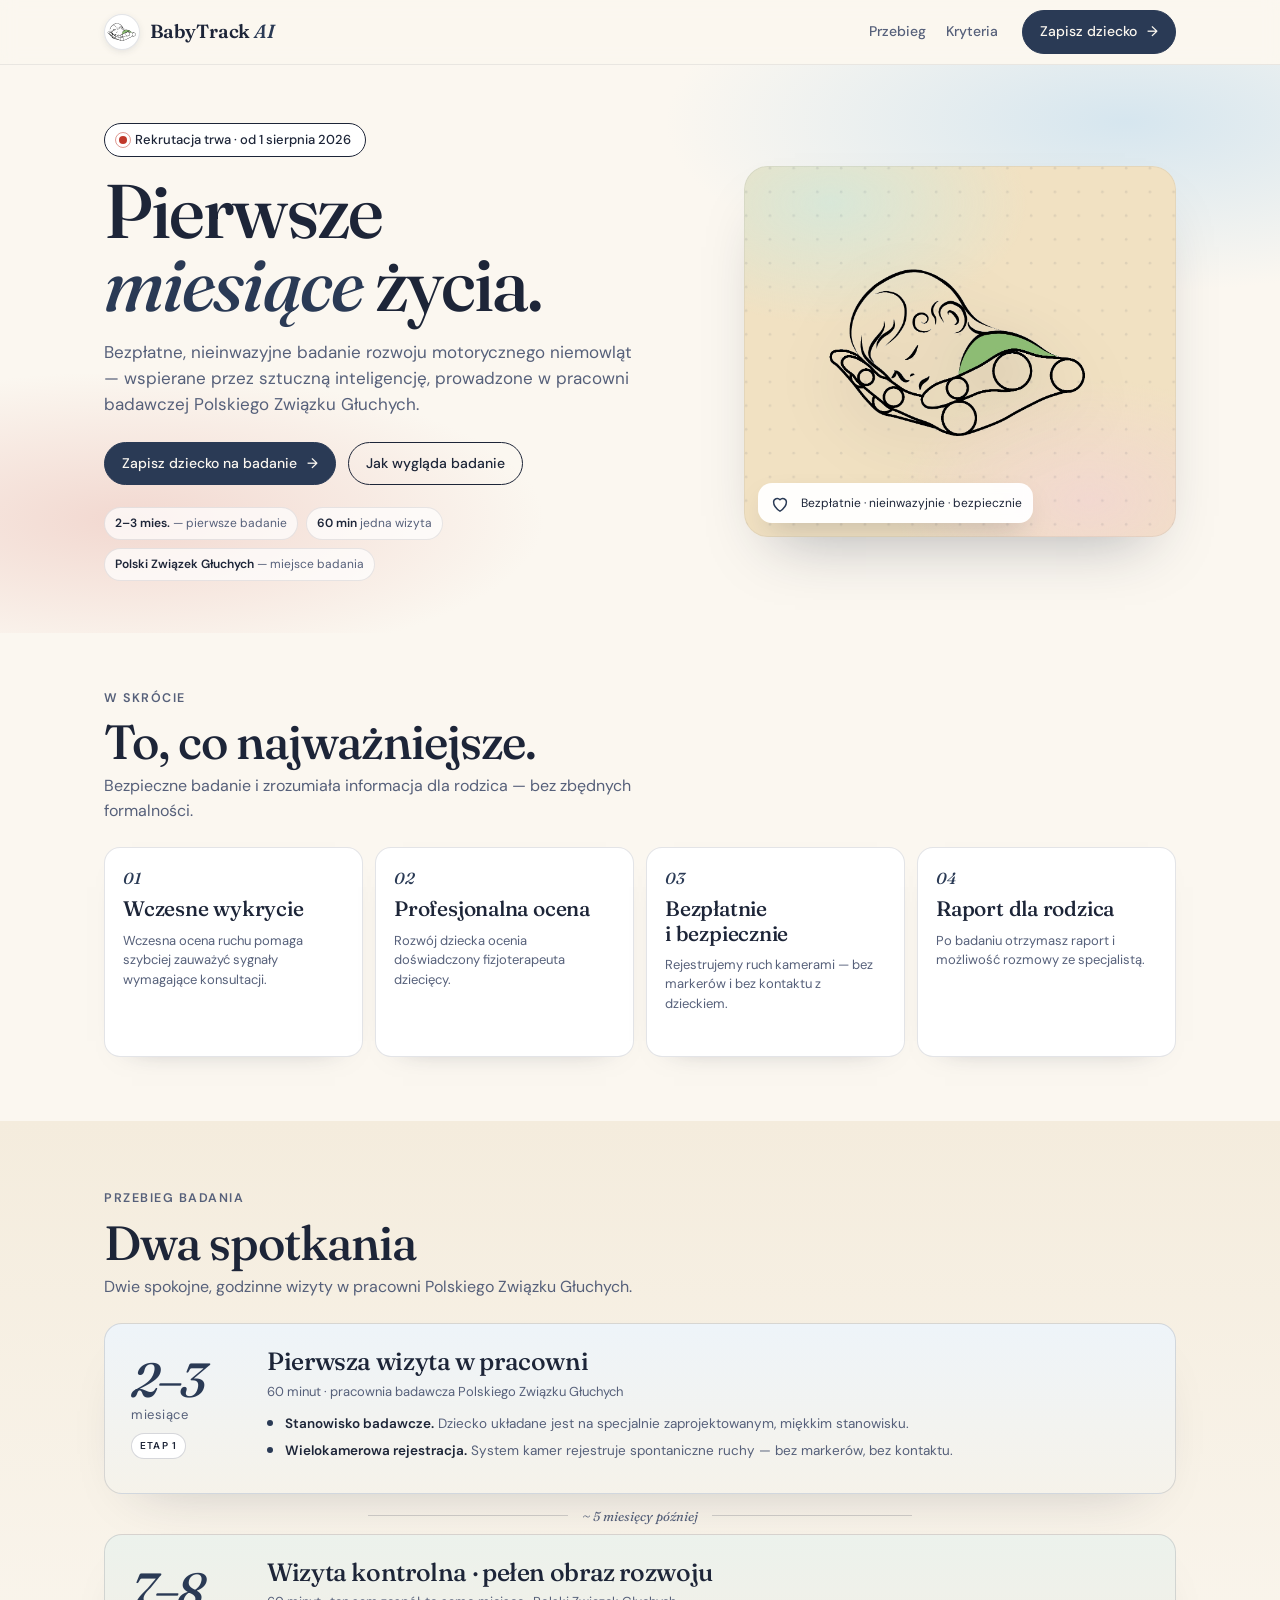
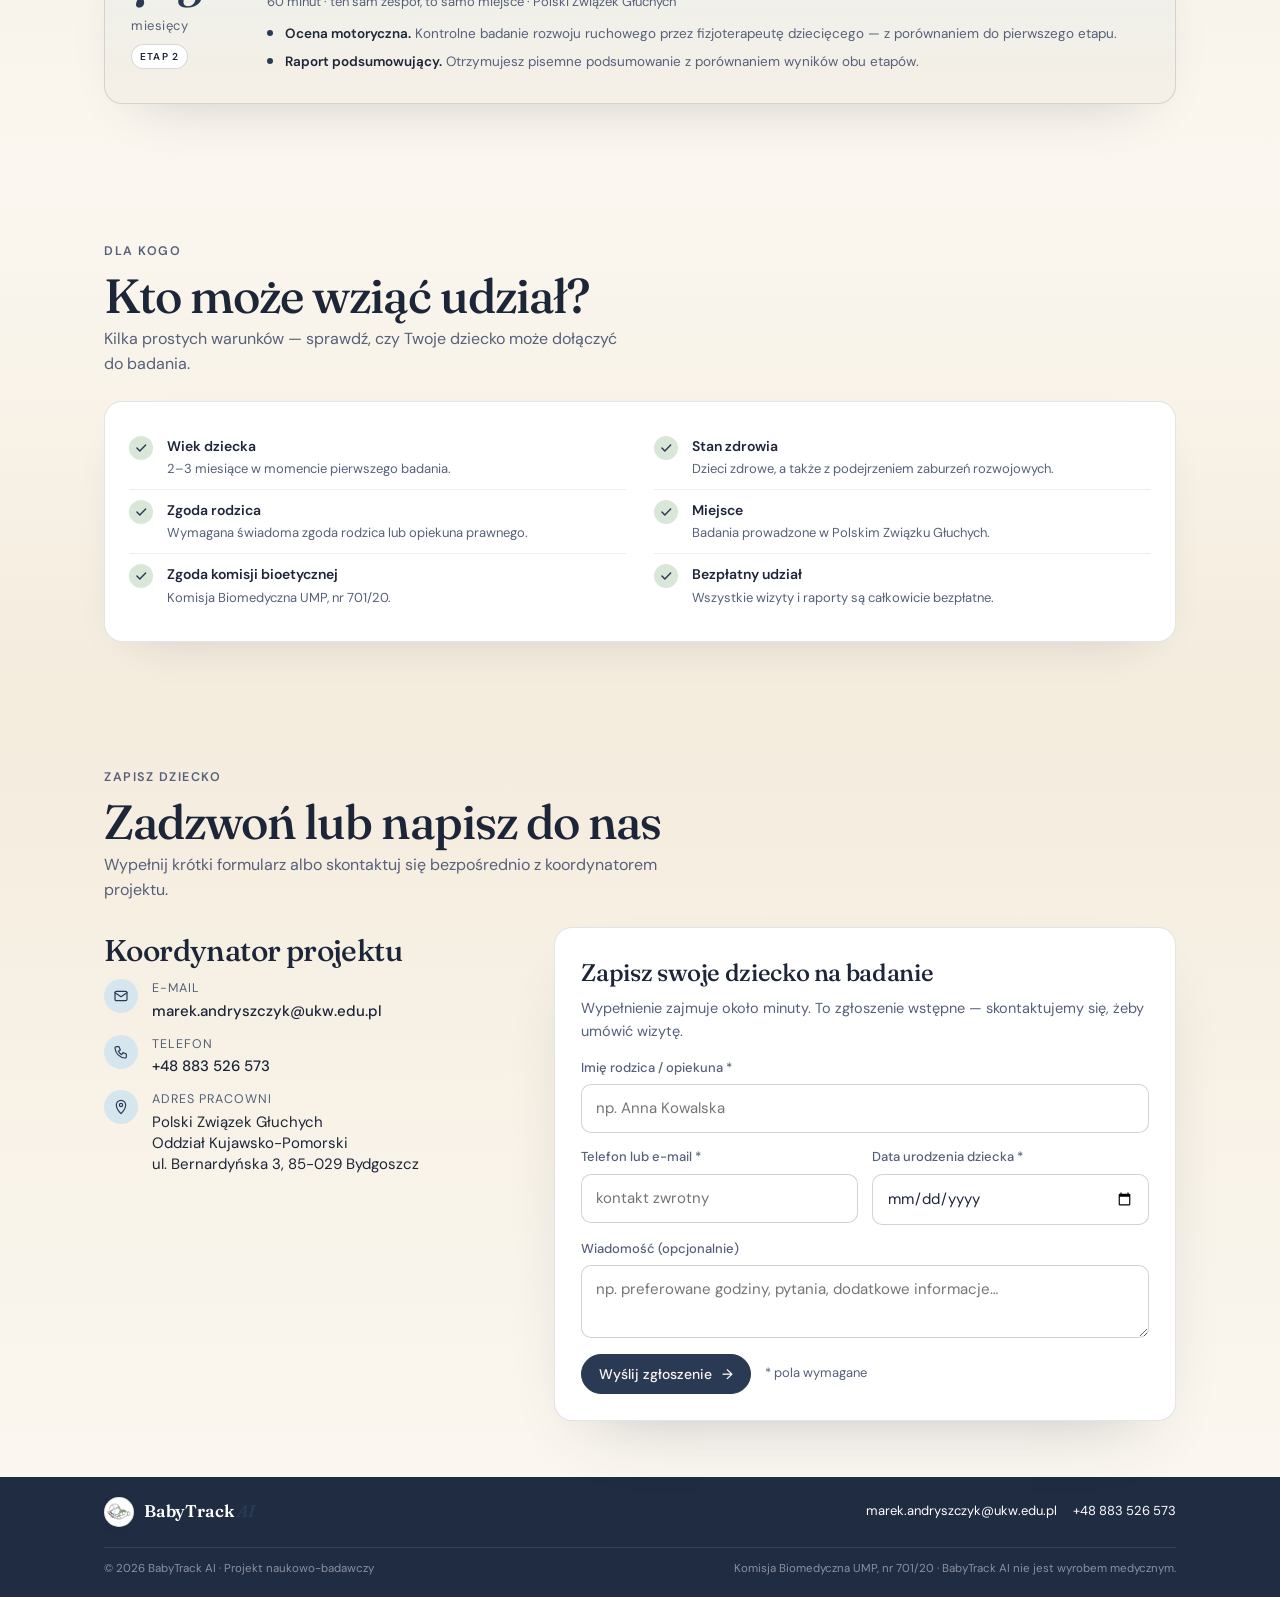
==== commit be32c3d1: "optymalizacja" ====
--- a/index.html
+++ b/index.html
@@ -20,11 +20,8 @@
       <span class="name">BabyTrack&nbsp;<em>AI</em></span>
     </a>
     <div class="nav-links">
-      <a href="#dlaczego">Dlaczego</a>
       <a href="#przebieg">Przebieg</a>
-      <a href="#o-projekcie">O projekcie</a>
       <a href="#kryteria">Kryteria</a>
-      <a href="#faq">FAQ</a>
     </div>
     <a href="#kontakt" class="btn primary cta">Zapisz dziecko <span class="arr">→</span></a>
   </div>
@@ -71,6 +68,7 @@
         </div>
       </div>
     </div>
+  </div>
 </section>
 
 <!-- ============ CHAPTER I — WHY ============ -->
@@ -78,12 +76,11 @@
   <div class="wrap">
     <div class="chapter-head reveal">
       <div class="num">
-        <span class="eyebrow">Rozdział</span>
-        <div class="chapter-mark">I.</div>
-      </div>
-      <div>
-        <h2>Cztery powody, dla&nbsp;których&nbsp;to ma&nbsp;sens.</h2>
-        <p class="lede">Dlaczego warto wziąć udział — co konkretnie zyskuje Twoje dziecko i&nbsp;Ty&nbsp;jako rodzic.</p>
+        <span class="eyebrow">W skrócie</span>
+      </div>
+      <div>
+        <h2>To, co najważniejsze.</h2>
+        <p class="lede">Bezpieczne badanie i zrozumiała informacja dla rodzica — bez zbędnych formalności.</p>
       </div>
     </div>
 
@@ -91,7 +88,7 @@
       <div class="why-item reveal">
         <div class="why-num">01</div>
         <h3 class="why-title">Wczesne wykrycie</h3>
-        <p class="why-desc">System pomaga wychwycić potencjalne zaburzenia neurologiczne na wczesnym etapie — wtedy, gdy terapia jest najskuteczniejsza, a wpływ na rozwój dziecka największy.</p>
+        <p class="why-desc">Wczesna ocena ruchu pomaga szybciej zauważyć sygnały wymagające konsultacji.</p>
         <div class="why-icon">
           <svg viewBox="0 0 64 64" fill="none" stroke="currentColor" stroke-linecap="round" stroke-linejoin="round" aria-hidden="true">
             <circle cx="28" cy="28" r="14"/>
@@ -104,7 +101,7 @@
       <div class="why-item reveal">
         <div class="why-num">02</div>
         <h3 class="why-title">Profesjonalna ocena</h3>
-        <p class="why-desc">Badanie prowadzi doświadczony fizjoterapeuta dziecięcy, specjalizujący się w&nbsp;ocenie rozwoju motorycznego niemowląt. To rzetelna, profesjonalna ocena kliniczna.</p>
+        <p class="why-desc">Rozwój dziecka ocenia doświadczony fizjoterapeuta dziecięcy.</p>
         <div class="why-icon">
           <svg viewBox="0 0 64 64" fill="none" stroke="currentColor" stroke-linecap="round" stroke-linejoin="round" aria-hidden="true">
             <path d="M20 12v18a12 12 0 0 0 24 0V12"/>
@@ -119,7 +116,7 @@
       <div class="why-item reveal">
         <div class="why-num">03</div>
         <h3 class="why-title">Bezpłatnie i&nbsp;bezpiecznie</h3>
-        <p class="why-desc">Udział w&nbsp;projekcie jest całkowicie bezpłatny. Badanie opiera się wyłącznie na obserwacji i&nbsp;rejestracji ruchów dziecka kamerami — bez markerów, bez kontaktu fizycznego.</p>
+        <p class="why-desc">Rejestrujemy ruch kamerami — bez markerów i bez kontaktu z dzieckiem.</p>
         <div class="why-icon">
           <svg viewBox="0 0 64 64" fill="none" stroke="currentColor" stroke-linecap="round" stroke-linejoin="round" aria-hidden="true">
             <path d="M32 8l20 8v14c0 12-9 21-20 26-11-5-20-14-20-26V16l20-8z"/>
@@ -131,7 +128,7 @@
       <div class="why-item reveal">
         <div class="why-num">04</div>
         <h3 class="why-title">Raport dla rodzica</h3>
-        <p class="why-desc">Po każdym etapie otrzymujesz informację zwrotną o rozwoju motorycznym dziecka — wraz z indywidualną rozmową ze specjalistą.</p>
+        <p class="why-desc">Po badaniu otrzymasz raport i możliwość rozmowy ze specjalistą.</p>
         <div class="why-icon">
           <svg viewBox="0 0 64 64" fill="none" stroke="currentColor" stroke-linecap="round" stroke-linejoin="round" aria-hidden="true">
             <path d="M16 10h22l10 10v34a2 2 0 0 1-2 2H16a2 2 0 0 1-2-2V12a2 2 0 0 1 2-2z"/>
@@ -149,12 +146,11 @@
   <div class="wrap">
     <div class="chapter-head reveal">
       <div class="num">
-        <span class="eyebrow">Rozdział</span>
-        <div class="chapter-mark">II.</div>
+        <span class="eyebrow">Przebieg badania</span>
       </div>
       <div>
         <h2>Dwa spotkania</h2>
-        <p class="lede">Tak wygląda przebieg badania — krok po kroku, dokładnie tak jak zobaczysz to w&nbsp;pracowni.</p>
+        <p class="lede">Dwie spokojne, godzinne wizyty w pracowni Polskiego Związku Głuchych.</p>
       </div>
     </div>
 
@@ -298,7 +294,7 @@
 </section>
 
 <!-- ============ CHAPTER III — ABOUT ============ -->
-<section class="about" id="o-projekcie">
+<section class="about" id="o-projekcie" hidden>
   <div class="wrap">
     <div class="chapter-head reveal">
       <div class="num">
@@ -357,8 +353,7 @@
   <div class="wrap">
     <div class="chapter-head reveal">
       <div class="num">
-        <span class="eyebrow">Rozdział</span>
-        <div class="chapter-mark">IV.</div>
+        <span class="eyebrow">Dla kogo</span>
       </div>
       <div>
         <h2>Kto może wziąć udział?</h2>
@@ -418,7 +413,7 @@
 </section>
 
 <!-- ============ FAQ ============ -->
-<section class="faq" id="faq">
+<section class="faq" id="faq" hidden>
   <div class="wrap">
     <div class="chapter-head reveal">
       <div class="num">
@@ -468,7 +463,7 @@
         <div class="chapter-mark">V.</div>
       </div>
       <div>
-        <h2>Zadzwoń lub Napisz do nas</h2>
+        <h2>Zadzwoń lub napisz do nas</h2>
         <p class="lede">Wypełnij krótki formularz albo skontaktuj się bezpośrednio z&nbsp;koordynatorem projektu.</p>
       </div>
     </div>
@@ -548,21 +543,15 @@
 <!-- ============ FOOTER ============ -->
 <footer>
   <div class="wrap">
-    <div>
-      <a href="#top" class="brand">
-        <span class="mark" aria-hidden="true"><img src="assets/babytrack-logo.png" alt=""></span>
-        <span class="name">BabyTrack&nbsp;<em>AI</em></span>
-      </a>
-      <p class="funding-text">Projekt realizowany w&nbsp;ramach zadania nr&nbsp;1 «Inkubator Rozwoju» projektu Science4Business — Nauka dla Biznesu, dofinansowanego ze środków Unii Europejskiej w&nbsp;ramach działania 2.5 Programu Fundusze Europejskie dla Nowoczesnej Gospodarki 2021–2027.</p>
-    </div>
-    <div class="right">
-      <p style="margin:0 0 8px;color:#fff;font-family:var(--display);font-size:18px;font-weight:500">BabyTrack&nbsp;AI</p>
-      <p style="margin:0 0 4px">Projekt naukowo-badawczy</p>
-      <p style="margin:0 0 4px">Badanie rozwoju motorycznego<br>niemowląt</p>
-      <p style="margin:14px 0 4px"><a href="mailto:marek.andryszczyk@ukw.edu.pl">marek.andryszczyk@ukw.edu.pl</a></p>
-      <p style="margin:0">+48 883 526 573</p>
-    </div>
-    <div class="copy" style="grid-column:1/-1">
+    <a href="#top" class="brand">
+      <span class="mark" aria-hidden="true"><img src="assets/babytrack-logo.png" alt=""></span>
+      <span class="name">BabyTrack&nbsp;<em>AI</em></span>
+    </a>
+    <div class="footer-contact">
+      <a href="mailto:marek.andryszczyk@ukw.edu.pl">marek.andryszczyk@ukw.edu.pl</a>
+      <a href="tel:+48883526573">+48 883 526 573</a>
+    </div>
+    <div class="copy">
       <span>© 2026 BabyTrack&nbsp;AI · Projekt naukowo-badawczy</span>
       <span>Komisja Biomedyczna UMP, nr&nbsp;701/20 · BabyTrack AI nie jest wyrobem medycznym.</span>
     </div>
--- a/styles.css
+++ b/styles.css
@@ -468,3 +468,110 @@
     --is-border: rgba(29,37,56,.15);
     --is-color: var(--ink-soft);
   }
+
+  /* ============ COMPACT LANDING PAGE ============ */
+  :root{--maxw:1120px}
+  body{font-size:16px}
+  section{padding:64px 0}
+  .nav-inner{padding:10px 24px}
+  .brand .mark{width:36px;height:36px}
+  .brand .name{font-size:19px}
+  .nav-links{gap:20px}
+  .nav-links a{font-size:14px}
+  .btn{padding:10px 17px;font-size:14px}
+
+  .hero{padding:58px 0 52px}
+  .hero-grid{grid-template-columns:1.15fr .85fr;gap:56px}
+  .h1{font-size:clamp(48px,6.5vw,76px);margin-bottom:18px}
+  .hero-sub{font-size:17px;max-width:540px;margin-bottom:24px}
+  .hero-art{aspect-ratio:1/0.86;border-radius:24px}
+  .hero-art .hero-logo{width:68%}
+  .hero-art .badge{left:14px;bottom:14px;padding:9px 11px;font-size:12px}
+  .hero-meta{gap:8px;margin-top:4px}
+  .hero-meta span:not(.sep){background:rgba(255,255,255,.7);border:1px solid rgba(29,37,56,.1);border-radius:999px;padding:6px 10px;font-size:12px}
+  .hero-meta .sep{display:none}
+
+  .chapter-head{margin-bottom:24px;display:block}
+  .chapter-head .num{min-width:0;margin-bottom:8px}
+  .chapter-mark{display:none}
+  .chapter-head h2{font-size:clamp(34px,4vw,48px)}
+  .chapter-head .lede{font-size:16px;margin:6px 0 0}
+
+  .why{padding-top:52px}
+  .why-list{grid-template-columns:repeat(4,1fr);gap:12px;border:0}
+  .why-item{display:flex;flex-direction:column;gap:10px;padding:22px 18px;border:1px solid rgba(29,37,56,.12);border-radius:16px;background:#fff;min-height:210px;box-shadow:0 12px 30px -28px rgba(29,37,56,.55)}
+  .why-num{font-size:16px;order:0}
+  .why-title{font-size:21px;order:1}
+  .why-desc{font-size:13px;line-height:1.5;order:2}
+  .why-icon{display:none}
+
+  .stages{padding:64px 0;background:linear-gradient(180deg,var(--paper-2),var(--paper))}
+  .stage-card{padding:24px 26px;margin-bottom:12px;border-radius:18px}
+  .stage-grid{grid-template-columns:112px 1fr;gap:24px;align-items:center}
+  .stage-age{text-align:left}
+  .stage-age .num{font-size:48px}
+  .stage-age .tag{margin-top:8px;font-size:10px;padding:4px 8px}
+  .stage-title{font-size:25px}
+  .stage-duration{font-size:13px;margin-bottom:12px}
+  .stage-art{display:none}
+  .step{margin:7px 0}
+  .step .bullet{margin-top:6px}
+  .step p,.step p span{font-size:13.5px}
+  .stage-grid > div:nth-child(2) .step:nth-of-type(n+4){display:none}
+  .between-stages{margin:8px 0;font-size:13px}
+  .stages-note{display:none}
+
+  .criteria{padding:58px 0}
+  .criteria-card{padding:24px;border-radius:18px}
+  .crit-grid{gap:0 28px}
+  .crit{padding:10px 0}
+  .crit .check{width:24px;height:24px}
+  .crit .t{font-size:14px}
+  .crit .d{font-size:13px}
+
+  .contact{padding:64px 0 56px}
+  .contact-grid{grid-template-columns:.8fr 1.2fr;gap:36px}
+  .contact-info h3{font-size:30px;margin-bottom:12px}
+  .contact-row{margin:13px 0}
+  .contact-row .ico{width:34px;height:34px}
+  .contact-row .v{font-size:15px}
+  .form-card{padding:26px;border-radius:18px}
+  .form-card h4{font-size:24px}
+  .form-card .sub{margin-bottom:16px}
+  .field textarea{min-height:72px}
+  .rodo{display:none}
+
+  footer{padding:20px 0;background:#202c42}
+  footer .wrap{display:flex;align-items:center;justify-content:space-between;gap:20px;flex-wrap:wrap}
+  footer .brand .mark{width:30px;height:30px}
+  footer .brand .name{font-size:17px}
+  footer .footer-contact{display:flex;gap:16px;font-size:13px}
+  footer .footer-contact a{color:#fff;text-decoration:none}
+  footer .copy{width:100%;margin:0;padding-top:12px;font-size:11.5px}
+
+  @media (max-width:880px){
+    section{padding:54px 0}
+    .hero-grid,.contact-grid{grid-template-columns:1fr;gap:30px}
+    .hero-art{max-width:620px;width:100%;margin:auto}
+    .why-list{grid-template-columns:repeat(2,1fr)}
+    .stage-grid{grid-template-columns:92px 1fr}
+  }
+  @media (max-width:600px){
+    .wrap{padding:0 18px}
+    .nav-inner{padding:10px 18px}
+    .nav .cta{padding:8px 12px;font-size:13px}
+    .hero{padding-top:40px}
+    .hero-art{display:none}
+    .hero-meta span:not(.sep){width:100%}
+    .why-list{grid-template-columns:1fr}
+    .why-item{min-height:0;padding:18px}
+    .stage-card{padding:20px}
+    .stage-grid{grid-template-columns:1fr;gap:14px}
+    .stage-age{display:flex;align-items:center;gap:10px}
+    .stage-age .unit{margin:0}
+    .stage-age .tag{margin:0}
+    .criteria-card{padding:18px}
+    .form-grid{grid-template-columns:1fr}
+    footer .wrap{display:grid;grid-template-columns:1fr}
+    footer .footer-contact{flex-direction:column;gap:3px}
+  }
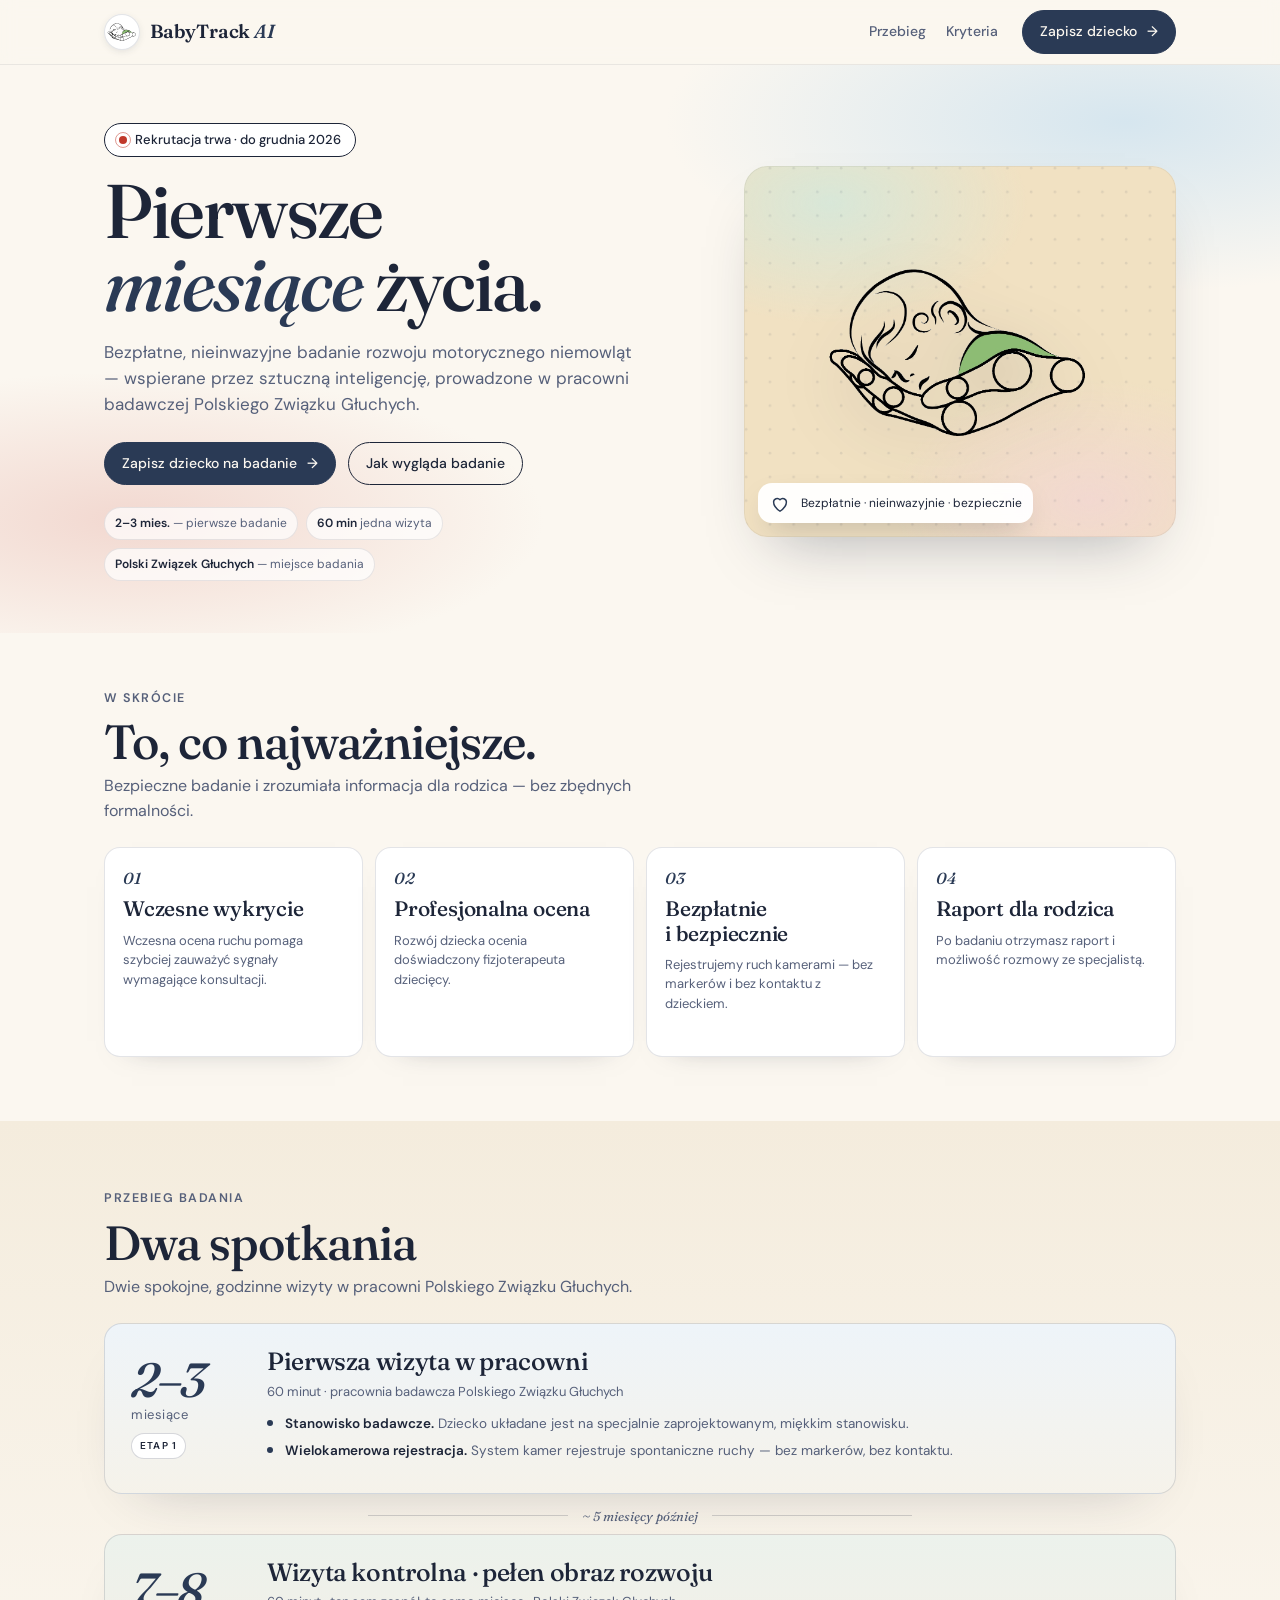
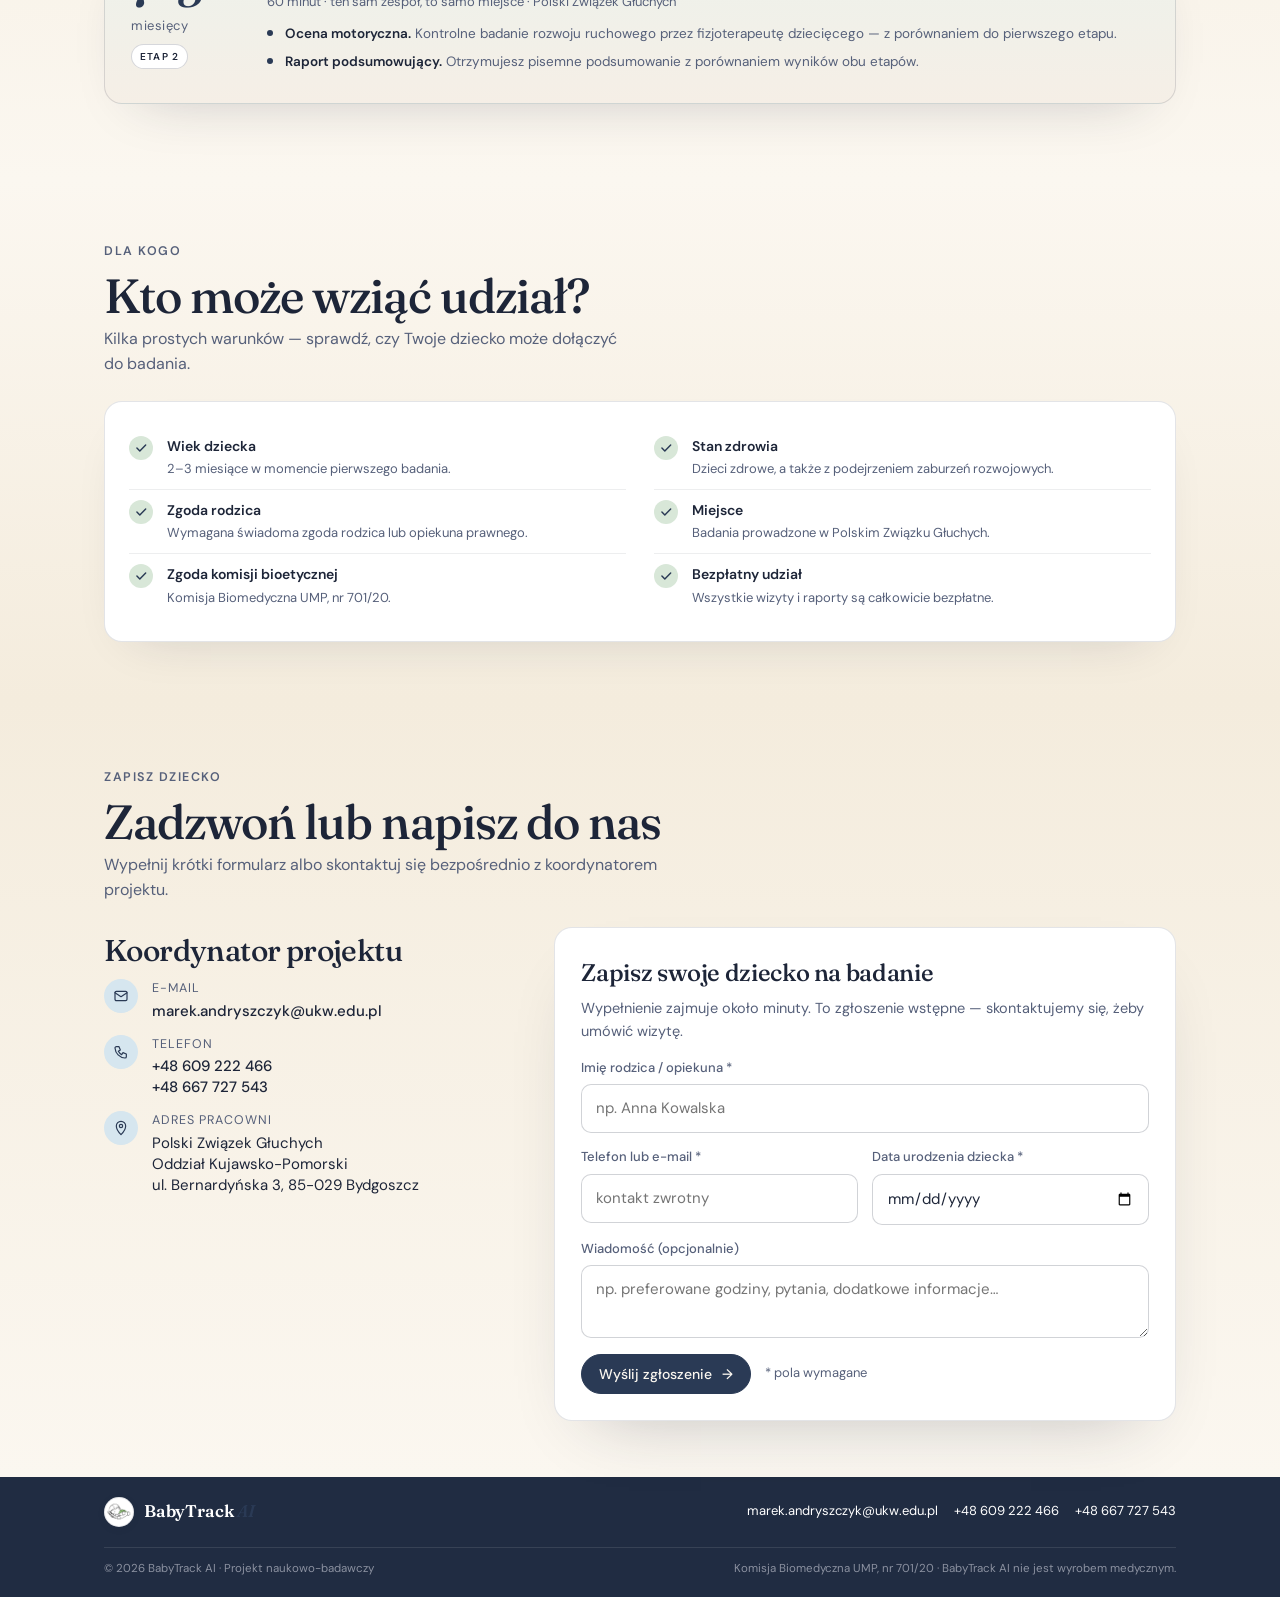
==== commit 67605591: "zmiana danych i telefonu" ====
--- a/index.html
+++ b/index.html
@@ -4,7 +4,8 @@
 <meta charset="utf-8">
 <title>BabyTrack AI — Bezpłatne badanie rozwoju motorycznego niemowląt</title>
 <meta name="viewport" content="width=device-width, initial-scale=1">
-<meta name="description" content="BabyTrack AI — projekt naukowo-badawczy prowadzony w Polskim Związku Głuchych. Bezpłatne, nieinwazyjne badanie rozwoju motorycznego niemowląt 2–3 miesiące. Rekrutacja od 1 sierpnia 2026.">
+<meta name="description" content="BabyTrack AI — projekt naukowo-badawczy prowadzony w Polskim Związku Głuchych. Bezpłatne, nieinwazyjne badanie rozwoju motorycznego niemowląt 2–3 miesiące. Rekrutacja trwa do grudnia 2026 roku.">
+<link rel="icon" type="image/png" href="assets/babytrack-logo.png">
 <link rel="preconnect" href="https://fonts.googleapis.com">
 <link rel="preconnect" href="https://fonts.gstatic.com" crossorigin>
 <link href="https://fonts.googleapis.com/css2?family=Fraunces:ital,opsz,wght@0,9..144,400;0,9..144,500;0,9..144,600;0,9..144,700;1,9..144,400;1,9..144,500&family=DM+Sans:wght@400;500;600;700&display=swap" rel="stylesheet">
@@ -33,7 +34,7 @@
     <div class="hero-grid">
       <div class="hero-copy reveal">
         <div class="hero-tag">
-          <span class="recruit-pill"><span class="dot"></span> Rekrutacja trwa · od 1 sierpnia 2026</span>
+          <span class="recruit-pill"><span class="dot"></span> Rekrutacja trwa · do grudnia 2026</span>
         </div>
         <h1 class="h1">Pierwsze<br><em>miesiące</em> życia.</h1>
         <p class="hero-sub">Bezpłatne, nieinwazyjne badanie rozwoju motorycznego niemowląt — wspierane przez sztuczną inteligencję, prowadzone w pracowni badawczej Polskiego Związku Głuchych.</p>
@@ -336,8 +337,8 @@
           <div class="l">Wizyta kontrolna — etap 2</div>
         </div>
         <div class="stat">
-          <div class="v"><em>~3–4</em> mies.</div>
-          <div class="l">Okres rekrutacji od 1 sierpnia 2026</div>
+          <div class="v">do <em>XII</em> 2026</div>
+          <div class="l">Rekrutacja trwa do grudnia 2026 roku</div>
         </div>
         <div class="stat">
           <div class="v"><em>701/20</em></div>
@@ -486,7 +487,7 @@
           </div>
           <div>
             <p class="l">Telefon</p>
-            <p class="v"><a href="tel:+48883526573">+48 883 526 573</a></p>
+            <p class="v"><a href="tel:+48609222466">+48 609 222 466</a><br><a href="tel:+48667727543">+48 667 727 543</a></p>
           </div>
         </div>
         <div class="contact-row address">
@@ -503,7 +504,7 @@
       </div>
 
       <div class="form-card reveal">
-        <form id="signup" novalidate>
+        <form id="signup" action="https://formspree.io/f/xaeyppoj" method="POST" novalidate>
           <h4>Zapisz swoje dziecko na badanie</h4>
           <p class="sub">Wypełnienie zajmuje około minuty. To zgłoszenie wstępne — skontaktujemy się, żeby umówić wizytę.</p>
           <div class="form-grid">
@@ -528,6 +529,7 @@
             <button class="btn primary" type="submit">Wyślij zgłoszenie <span class="arr">→</span></button>
             <span style="font-size:13px;color:var(--ink-soft)">* pola wymagane</span>
           </div>
+          <p class="form-error" id="form-error" role="alert" hidden>Nie udało się wysłać zgłoszenia. Spróbuj ponownie za chwilę.</p>
           <p class="rodo">Dane osobowe przetwarzane są zgodnie z&nbsp;<b>RODO</b> wyłącznie w&nbsp;celu realizacji projektu badawczego. Administratorem danych jest zespół badawczy projektu BabyTrack&nbsp;AI.</p>
         </form>
         <div class="form-thanks" id="thanks">
@@ -549,7 +551,8 @@
     </a>
     <div class="footer-contact">
       <a href="mailto:marek.andryszczyk@ukw.edu.pl">marek.andryszczyk@ukw.edu.pl</a>
-      <a href="tel:+48883526573">+48 883 526 573</a>
+      <a href="tel:+48609222466">+48 609 222 466</a>
+      <a href="tel:+48667727543">+48 667 727 543</a>
     </div>
     <div class="copy">
       <span>© 2026 BabyTrack&nbsp;AI · Projekt naukowo-badawczy</span>
--- a/styles.css
+++ b/styles.css
@@ -448,6 +448,8 @@
   .form-thanks svg{color:var(--navy);margin:0 auto 12px}
   .form-thanks h5{font-family:var(--display);font-weight:500;font-size:24px;margin:0 0 6px}
   .form-thanks p{color:var(--ink-soft);font-size:15px;margin:0}
+  .form-error{margin:12px 0 0;color:#c0392b;font-size:13px}
+  .submit-row .btn:disabled{cursor:wait;opacity:.7}
 
   /* ============ FOOTER ============ */
   footer{background:var(--ink);color:#cfd4e0;padding:54px 0 40px;font-size:14px;line-height:1.55}
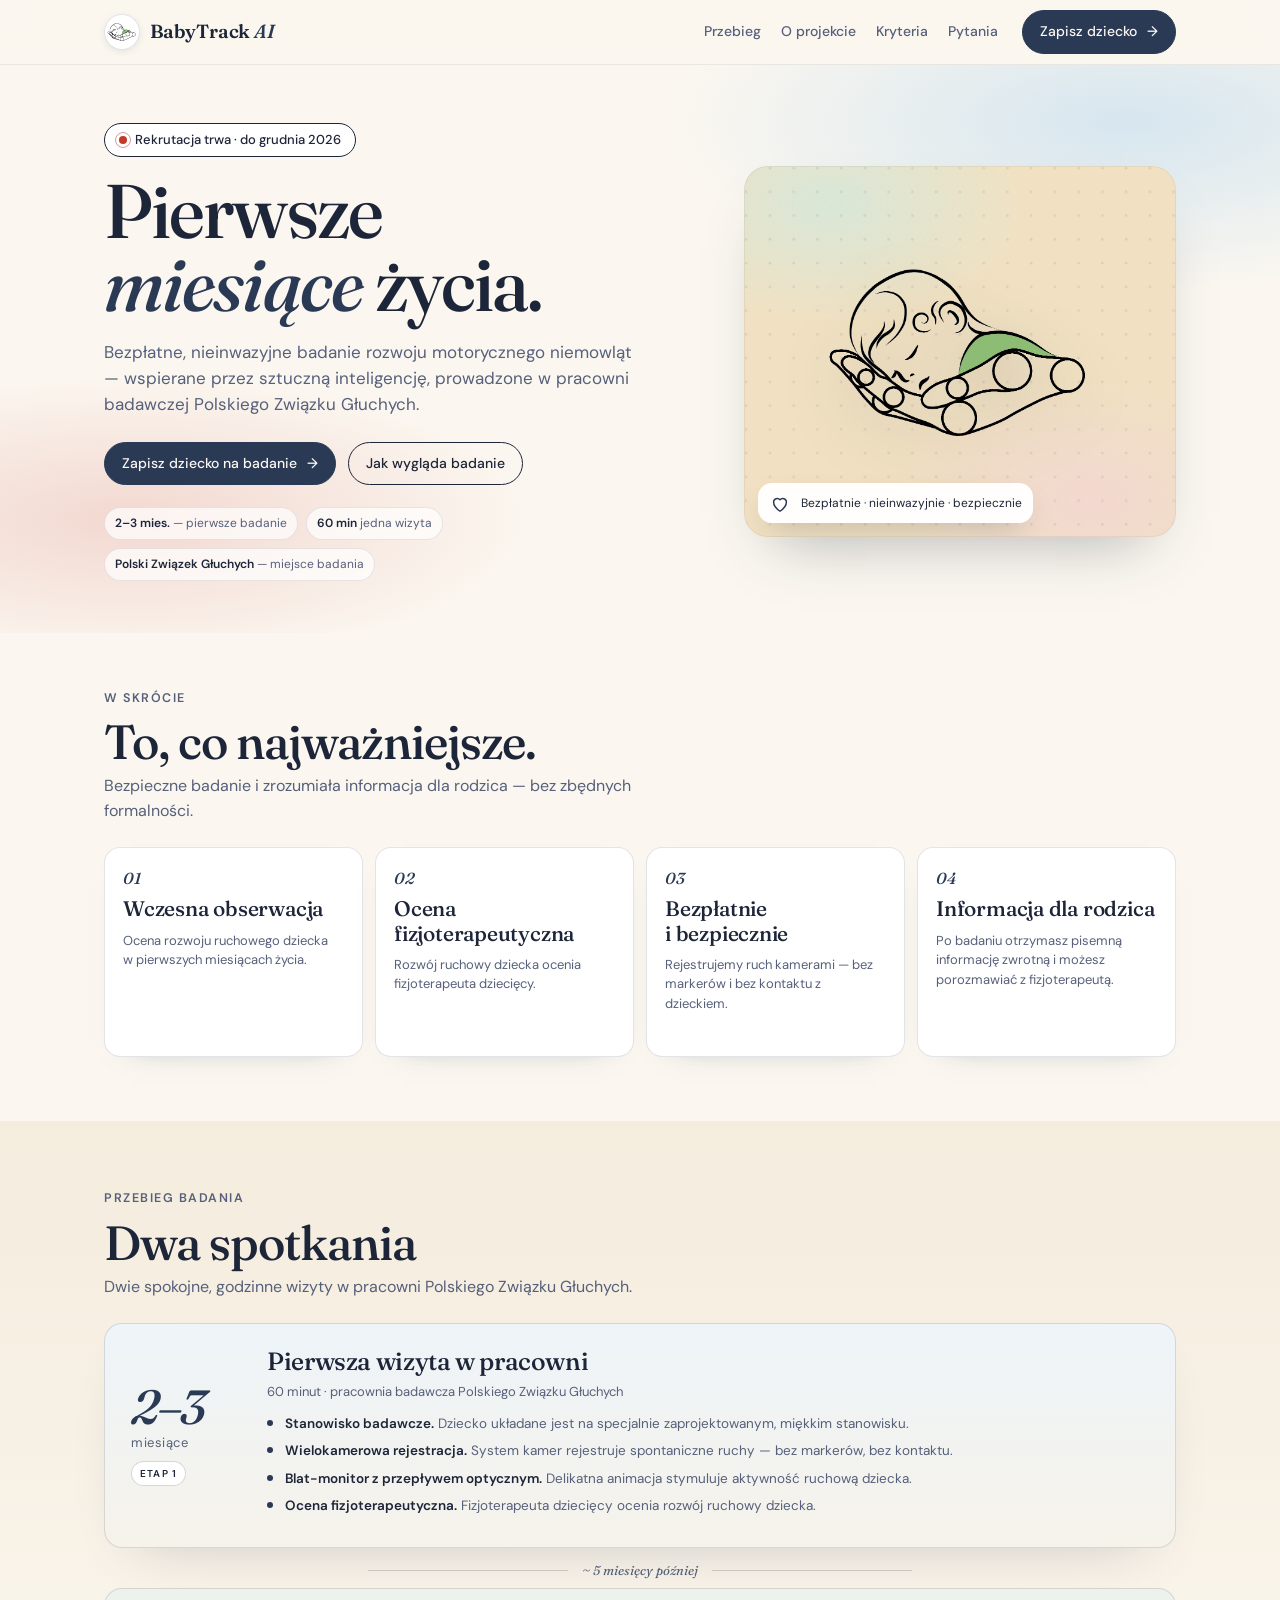
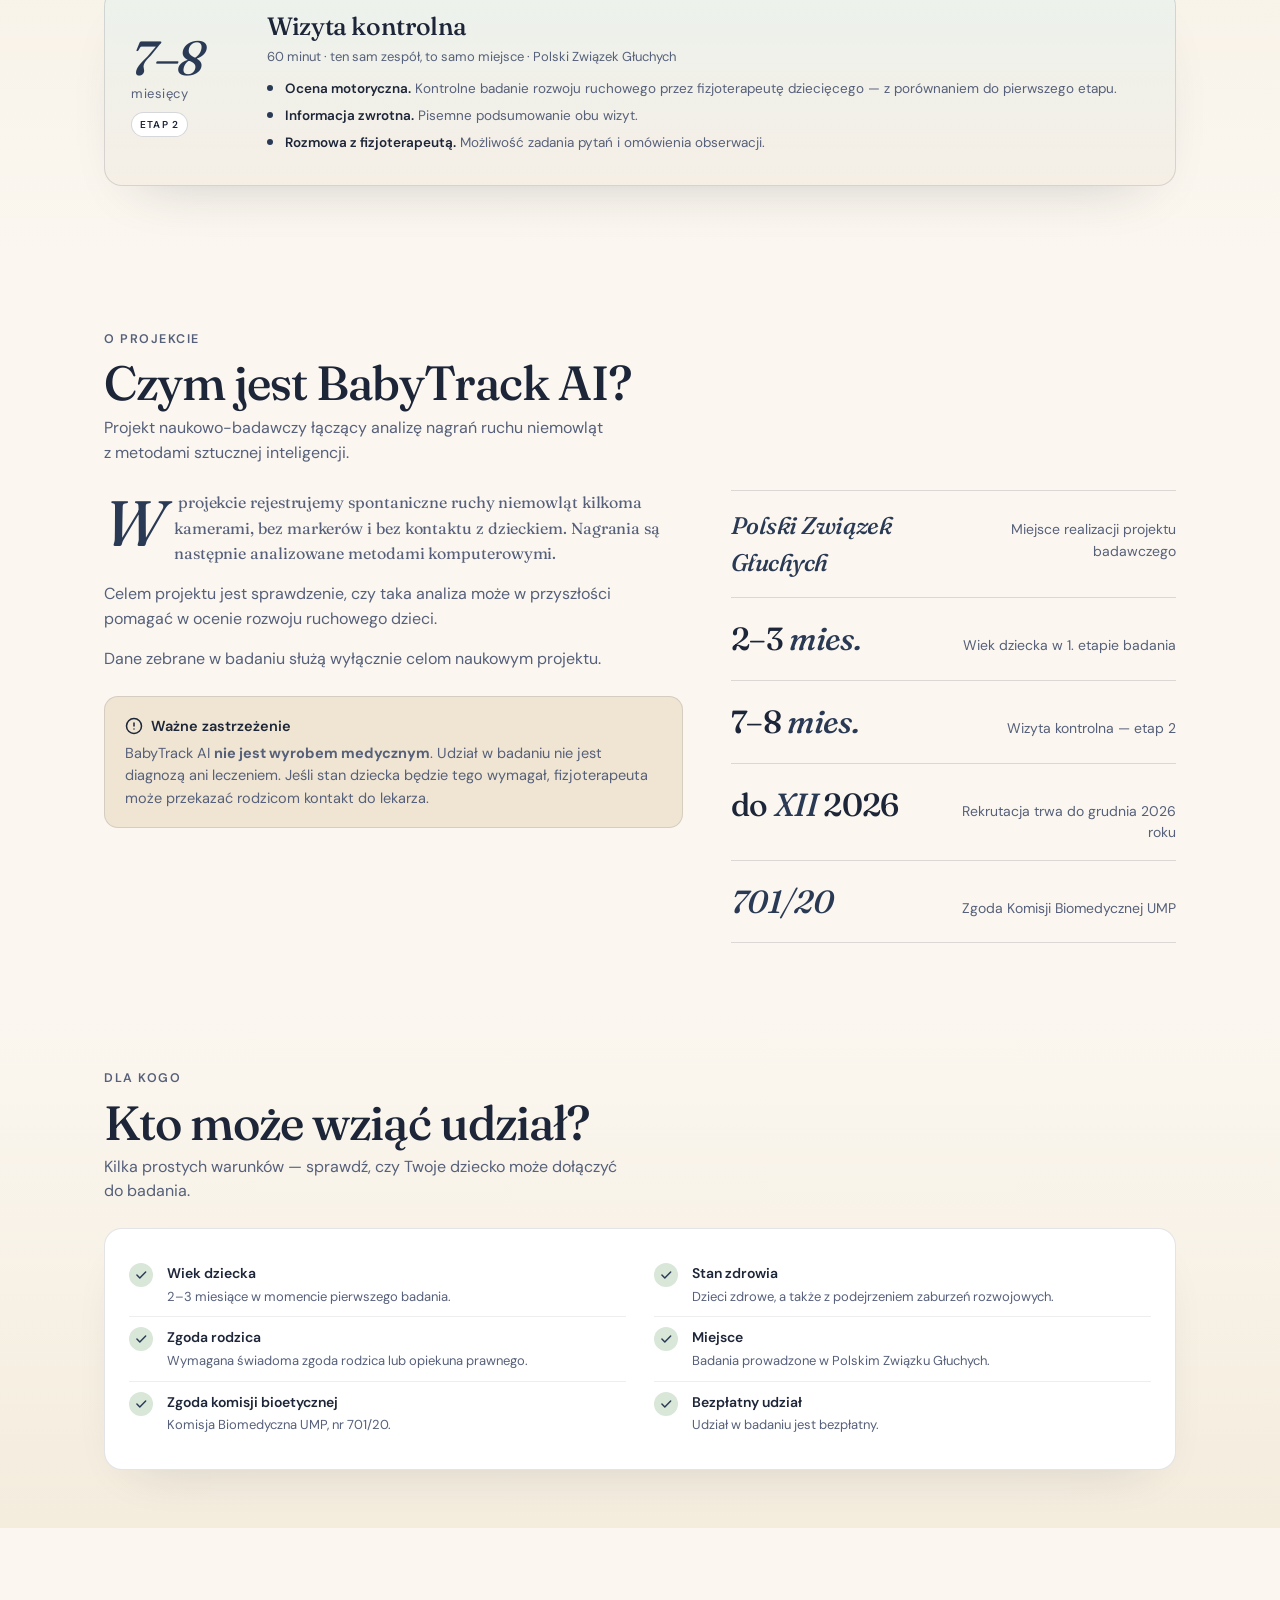
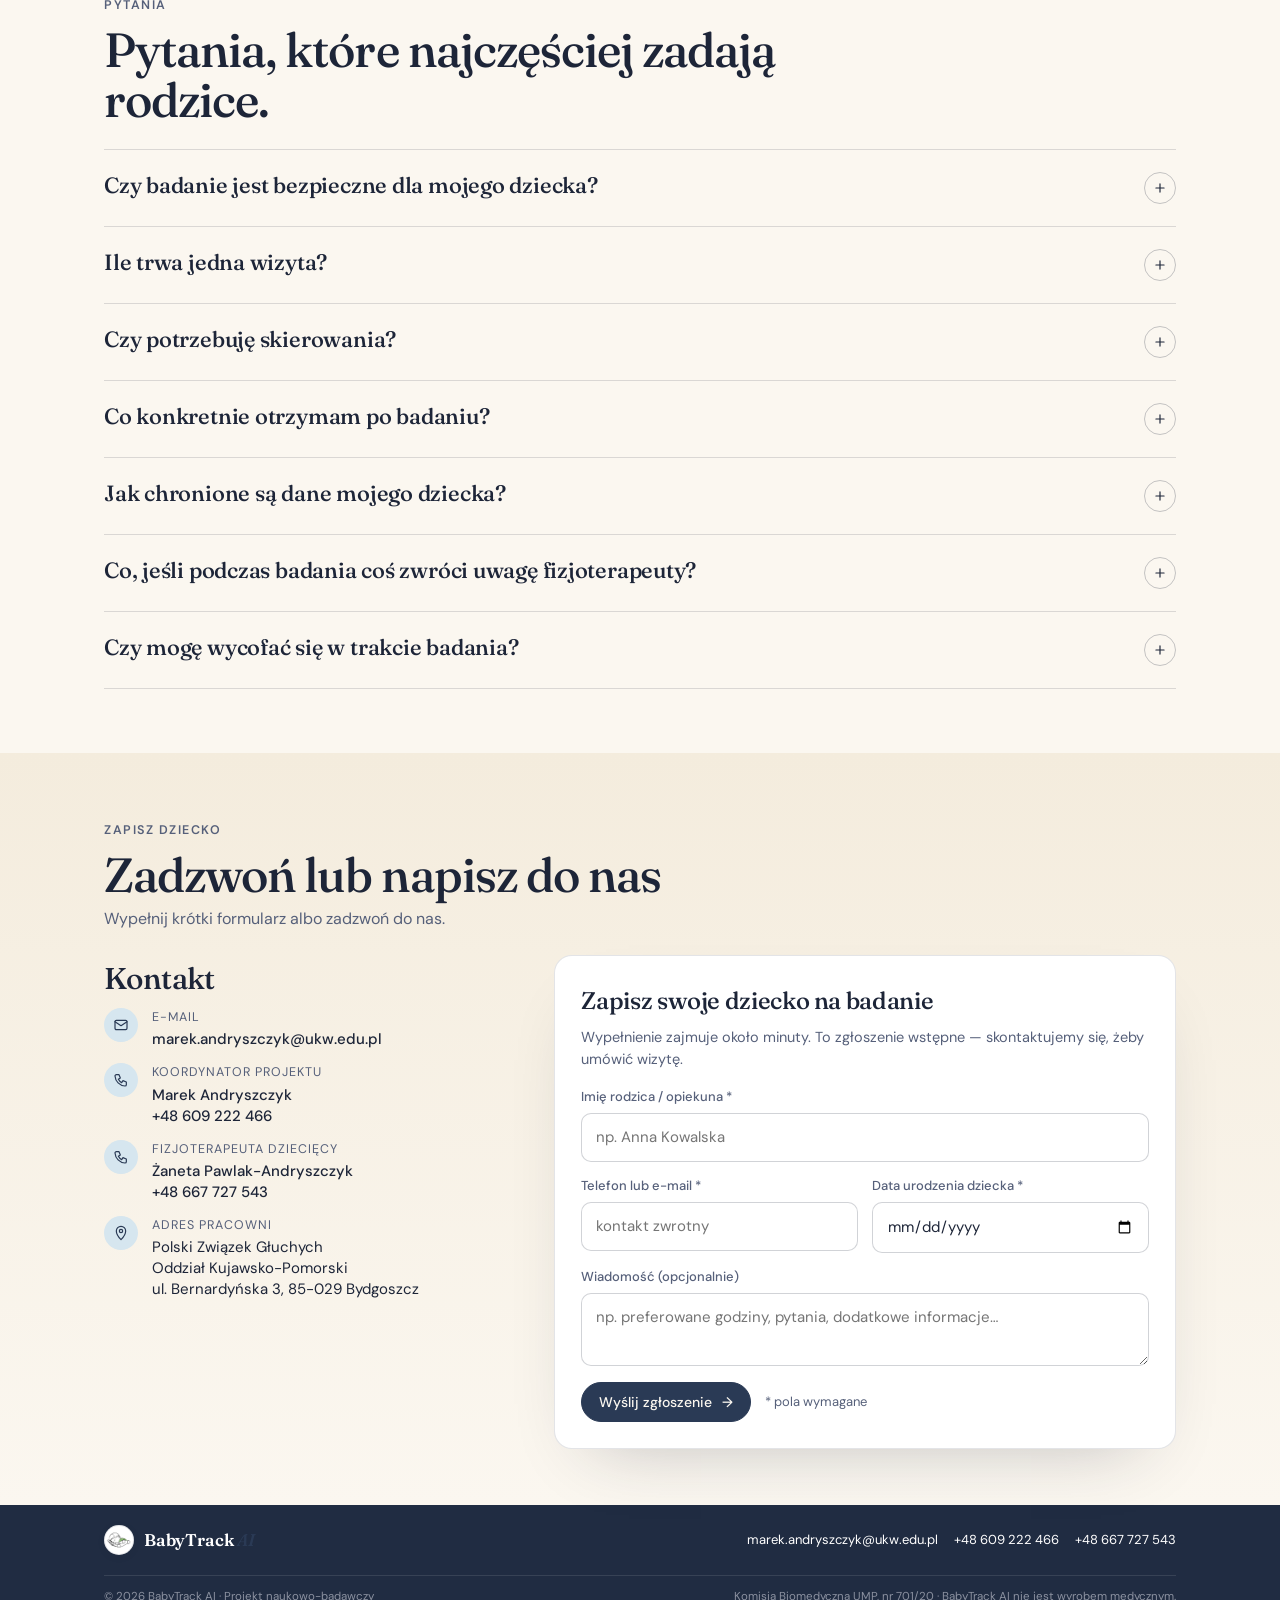
==== commit 8ab5f6c1: "odświerzenie strony" ====
--- a/index.html
+++ b/index.html
@@ -4,7 +4,7 @@
 <meta charset="utf-8">
 <title>BabyTrack AI — Bezpłatne badanie rozwoju motorycznego niemowląt</title>
 <meta name="viewport" content="width=device-width, initial-scale=1">
-<meta name="description" content="BabyTrack AI — projekt naukowo-badawczy prowadzony w Polskim Związku Głuchych. Bezpłatne, nieinwazyjne badanie rozwoju motorycznego niemowląt 2–3 miesiące. Rekrutacja trwa do grudnia 2026 roku.">
+<meta name="description" content="BabyTrack AI — projekt naukowo-badawczy prowadzony w Polskim Związku Głuchych. Bezpłatne, nieinwazyjne badanie rozwoju motorycznego niemowląt w wieku 2–3 miesięcy. Rekrutacja trwa do grudnia 2026 roku.">
 <link rel="icon" type="image/png" href="assets/babytrack-logo.png">
 <link rel="preconnect" href="https://fonts.googleapis.com">
 <link rel="preconnect" href="https://fonts.gstatic.com" crossorigin>
@@ -22,7 +22,9 @@
     </a>
     <div class="nav-links">
       <a href="#przebieg">Przebieg</a>
+      <a href="#o-projekcie">O projekcie</a>
       <a href="#kryteria">Kryteria</a>
+      <a href="#faq">Pytania</a>
     </div>
     <a href="#kontakt" class="btn primary cta">Zapisz dziecko <span class="arr">→</span></a>
   </div>
@@ -88,8 +90,8 @@
     <div class="why-list">
       <div class="why-item reveal">
         <div class="why-num">01</div>
-        <h3 class="why-title">Wczesne wykrycie</h3>
-        <p class="why-desc">Wczesna ocena ruchu pomaga szybciej zauważyć sygnały wymagające konsultacji.</p>
+        <h3 class="why-title">Wczesna obserwacja</h3>
+        <p class="why-desc">Ocena rozwoju ruchowego dziecka w&nbsp;pierwszych miesiącach życia.</p>
         <div class="why-icon">
           <svg viewBox="0 0 64 64" fill="none" stroke="currentColor" stroke-linecap="round" stroke-linejoin="round" aria-hidden="true">
             <circle cx="28" cy="28" r="14"/>
@@ -101,8 +103,8 @@
 
       <div class="why-item reveal">
         <div class="why-num">02</div>
-        <h3 class="why-title">Profesjonalna ocena</h3>
-        <p class="why-desc">Rozwój dziecka ocenia doświadczony fizjoterapeuta dziecięcy.</p>
+        <h3 class="why-title">Ocena fizjoterapeutyczna</h3>
+        <p class="why-desc">Rozwój ruchowy dziecka ocenia fizjoterapeuta dziecięcy.</p>
         <div class="why-icon">
           <svg viewBox="0 0 64 64" fill="none" stroke="currentColor" stroke-linecap="round" stroke-linejoin="round" aria-hidden="true">
             <path d="M20 12v18a12 12 0 0 0 24 0V12"/>
@@ -128,8 +130,8 @@
 
       <div class="why-item reveal">
         <div class="why-num">04</div>
-        <h3 class="why-title">Raport dla rodzica</h3>
-        <p class="why-desc">Po badaniu otrzymasz raport i możliwość rozmowy ze specjalistą.</p>
+        <h3 class="why-title">Informacja dla rodzica</h3>
+        <p class="why-desc">Po badaniu otrzymasz pisemną informację zwrotną i&nbsp;możesz porozmawiać z&nbsp;fizjoterapeutą.</p>
         <div class="why-icon">
           <svg viewBox="0 0 64 64" fill="none" stroke="currentColor" stroke-linecap="round" stroke-linejoin="round" aria-hidden="true">
             <path d="M16 10h22l10 10v34a2 2 0 0 1-2 2H16a2 2 0 0 1-2-2V12a2 2 0 0 1 2-2z"/>
@@ -169,7 +171,7 @@
           <div class="step"><span class="bullet"></span><p><b>Stanowisko badawcze.</b> <span>Dziecko układane jest na specjalnie zaprojektowanym, miękkim stanowisku.</span></p></div>
           <div class="step"><span class="bullet"></span><p><b>Wielokamerowa rejestracja.</b> <span>System kamer rejestruje spontaniczne ruchy — bez markerów, bez kontaktu.</span></p></div>
           <div class="step"><span class="bullet"></span><p><b>Blat-monitor z&nbsp;przepływem optycznym.</b> <span>Delikatna animacja stymuluje aktywność ruchową dziecka.</span></p></div>
-          <div class="step"><span class="bullet"></span><p><b>Ocena kliniczna.</b> <span>Doświadczony fizjoterapeuta dziecięcy ocenia rozwój motoryczny dziecka.</span></p></div>
+          <div class="step"><span class="bullet"></span><p><b>Ocena fizjoterapeutyczna.</b> <span>Fizjoterapeuta dziecięcy ocenia rozwój ruchowy dziecka.</span></p></div>
         </div>
         <div class="stage-art art-1">
           <svg class="fill" viewBox="0 0 320 400" preserveAspectRatio="xMidYMid slice" aria-hidden="true" style="width: 270.455px">
@@ -224,11 +226,11 @@
           <div class="tag">Etap 2</div>
         </div>
         <div>
-          <h3 class="stage-title">Wizyta kontrolna · pełen obraz rozwoju</h3>
+          <h3 class="stage-title">Wizyta kontrolna</h3>
           <div class="stage-duration">60 minut · ten sam zespół, to samo miejsce · Polski Związek Głuchych</div>
           <div class="step"><span class="bullet"></span><p><b>Ocena motoryczna.</b> <span>Kontrolne badanie rozwoju ruchowego przez fizjoterapeutę dziecięcego — z&nbsp;porównaniem do&nbsp;pierwszego etapu.</span></p></div>
-          <div class="step"><span class="bullet"></span><p><b>Raport podsumowujący.</b> <span>Otrzymujesz pisemne podsumowanie z&nbsp;porównaniem wyników obu etapów.</span></p></div>
-          <div class="step"><span class="bullet"></span><p><b>Indywidualna rozmowa.</b> <span>Możliwość zadania pytań i&nbsp;omówienia wyników bezpośrednio ze specjalistami.</span></p></div>
+          <div class="step"><span class="bullet"></span><p><b>Informacja zwrotna.</b> <span>Pisemne podsumowanie obu wizyt.</span></p></div>
+          <div class="step"><span class="bullet"></span><p><b>Rozmowa z&nbsp;fizjoterapeutą.</b> <span>Możliwość zadania pytań i&nbsp;omówienia obserwacji.</span></p></div>
         </div>
         <div class="stage-art art-2">
           <svg class="fill" viewBox="0 0 320 400" preserveAspectRatio="xMidYMid slice" aria-hidden="true">
@@ -276,7 +278,7 @@
               <line x1="0" y1="-8" x2="0" y2="8" stroke="#2a3a55" stroke-width="2" stroke-linecap="round"></line>
             </g>
           </svg>
-          <div class="caption">Wizualizacja: raport porównawczy z dwóch etapów badania.</div>
+          <div class="caption">Wizualizacja: podsumowanie dwóch etapów badania.</div>
         </div>
       </div>
     </div>
@@ -287,39 +289,38 @@
         <path d="M20 13v8M20 26v.5"/>
       </svg>
       <div>
-        <p class="t">Udział w&nbsp;obu etapach jest kluczowy.</p>
-        <p class="d">Dopiero porównanie momentu <b>2–3&nbsp;mies.</b> i&nbsp;<b>7–8&nbsp;mies.</b> pozwala odróżnić chwilowe wahania od rzeczywistych wzorców rozwoju i&nbsp;dać Ci pełną, rzetelną informację o&nbsp;dziecku.</p>
+        <p class="t">Prosimy o&nbsp;udział w&nbsp;obu etapach.</p>
+        <p class="d">Badanie zakłada dwie wizyty: w&nbsp;wieku <b>2–3&nbsp;mies.</b> i&nbsp;<b>7–8&nbsp;mies.</b> Dopiero obie razem dają materiał do&nbsp;analizy w&nbsp;projekcie.</p>
       </div>
     </div>
   </div>
 </section>
 
 <!-- ============ CHAPTER III — ABOUT ============ -->
-<section class="about" id="o-projekcie" hidden>
+<section class="about" id="o-projekcie">
   <div class="wrap">
     <div class="chapter-head reveal">
       <div class="num">
-        <span class="eyebrow">Rozdział</span>
-        <div class="chapter-mark">III.</div>
-      </div>
-      <div>
-        <h2>Co budujemy?</h2>
-        <p class="lede">BabyTrack AI to projekt naukowo-badawczy z&nbsp;pogranicza sztucznej inteligencji i&nbsp;wczesnej diagnostyki rozwoju niemowląt.</p>
+        <span class="eyebrow">O projekcie</span>
+      </div>
+      <div>
+        <h2>Czym jest BabyTrack&nbsp;AI?</h2>
+        <p class="lede">Projekt naukowo-badawczy łączący analizę nagrań ruchu niemowląt z&nbsp;metodami sztucznej inteligencji.</p>
       </div>
     </div>
 
     <div class="about-grid">
       <div class="reveal">
-        <p class="about-lede"><span class="dropcap">B</span>abyTrack AI to innowacyjny system diagnostyczno-analityczny, który łączy wielokamerową rejestrację ruchów, analizę przepływu optycznego i&nbsp;sztuczną inteligencję do klasyfikacji wzorców motorycznych niemowląt.</p>
-        <p>Celem projektu jest stworzenie obiektywnego, powtarzalnego narzędzia, które wesprze specjalistów we&nbsp;wczesnej diagnostyce zaburzeń rozwojowych — bez konieczności inwazyjnych metod i&nbsp;w&nbsp;przyjaznych dziecku warunkach.</p>
-        <p>Dane zbierane w&nbsp;ramach pierwszego etapu badań posłużą do&nbsp;wytrenowania algorytmu, który w&nbsp;przyszłości może wspierać codzienną pracę specjalistów.</p>
+        <p class="about-lede"><span class="dropcap">W</span>&nbsp;projekcie rejestrujemy spontaniczne ruchy niemowląt kilkoma kamerami, bez markerów i&nbsp;bez kontaktu z&nbsp;dzieckiem. Nagrania są następnie analizowane metodami komputerowymi.</p>
+        <p>Celem projektu jest sprawdzenie, czy taka analiza może w&nbsp;przyszłości pomagać w&nbsp;ocenie rozwoju ruchowego dzieci.</p>
+        <p>Dane zebrane w&nbsp;badaniu służą wyłącznie celom naukowym projektu.</p>
 
         <div class="disclaimer">
           <p class="t">
             <svg width="18" height="18" viewBox="0 0 24 24" fill="none" stroke="currentColor" stroke-width="2" stroke-linecap="round" stroke-linejoin="round" aria-hidden="true"><circle cx="12" cy="12" r="10"/><path d="M12 8v4M12 16h.01"/></svg>
             Ważne zastrzeżenie
           </p>
-          <p class="d">BabyTrack AI <b>nie jest wyrobem medycznym</b>. Jest narzędziem badawczym, wspomagającym ocenę rozwoju motorycznego prowadzoną przez wykwalifikowanych specjalistów.</p>
+          <p class="d">BabyTrack AI <b>nie jest wyrobem medycznym</b>. Udział w&nbsp;badaniu nie jest diagnozą ani leczeniem. Jeśli stan dziecka będzie tego wymagał, fizjoterapeuta może przekazać rodzicom kontakt do&nbsp;lekarza.</p>
         </div>
       </div>
 
@@ -405,7 +406,7 @@
           <div class="check"><svg width="14" height="14" viewBox="0 0 24 24" fill="none" stroke="currentColor" stroke-width="2.5" stroke-linecap="round" stroke-linejoin="round" aria-hidden="true"><path d="M5 12l5 5L20 7"/></svg></div>
           <div>
             <p class="t">Bezpłatny udział</p>
-            <p class="d">Wszystkie wizyty i&nbsp;raporty są całkowicie bezpłatne.</p>
+            <p class="d">Udział w&nbsp;badaniu jest bezpłatny.</p>
           </div>
         </div>
       </div>
@@ -414,12 +415,11 @@
 </section>
 
 <!-- ============ FAQ ============ -->
-<section class="faq" id="faq" hidden>
+<section class="faq" id="faq">
   <div class="wrap">
     <div class="chapter-head reveal">
       <div class="num">
-        <span class="eyebrow">Najczęstsze</span>
-        <div class="chapter-mark">?</div>
+        <span class="eyebrow">Pytania</span>
       </div>
       <div>
         <h2>Pytania, które&nbsp;najczęściej zadają rodzice.</h2>
@@ -429,27 +429,31 @@
     <div class="faq-list reveal">
       <details class="q">
         <summary>Czy badanie jest bezpieczne dla mojego dziecka?<span class="toggle"><svg width="14" height="14" viewBox="0 0 24 24" fill="none" stroke="currentColor" stroke-width="2" stroke-linecap="round"><path d="M12 5v14M5 12h14"/></svg></span></summary>
-        <p class="a">Tak. Badanie jest całkowicie nieinwazyjne — nie używamy żadnych markerów, sensorów dotykowych ani środków kontrastowych. Dziecko jest jedynie obserwowane przez system kamer, podobnie jak podczas wizyty w&nbsp;poradni. Cały czas towarzyszy mu rodzic oraz zespół specjalistów.</p>
+        <p class="a">Badanie jest nieinwazyjne — nie używamy markerów ani czujników przyklejanych do ciała. Ruchy dziecka są nagrywane kamerami. Rodzic jest obecny przez cały czas.</p>
       </details>
       <details class="q">
         <summary>Ile trwa jedna wizyta?<span class="toggle"><svg width="14" height="14" viewBox="0 0 24 24" fill="none" stroke="currentColor" stroke-width="2" stroke-linecap="round"><path d="M12 5v14M5 12h14"/></svg></span></summary>
-        <p class="a">Pojedyncza wizyta trwa 60 minut — wliczając czas na przygotowanie dziecka, rejestrację ruchów oraz ocenę kliniczną rozwoju motorycznego. Staramy się dopasować termin do&nbsp;rytmu dziecka (np.&nbsp;poza porą drzemki).</p>
+        <p class="a">Około 60 minut, razem z&nbsp;przygotowaniem dziecka, nagraniem i&nbsp;oceną fizjoterapeutyczną. Termin staramy się ustalić tak, by pasował do rytmu dnia dziecka.</p>
       </details>
       <details class="q">
         <summary>Czy potrzebuję skierowania?<span class="toggle"><svg width="14" height="14" viewBox="0 0 24 24" fill="none" stroke="currentColor" stroke-width="2" stroke-linecap="round"><path d="M12 5v14M5 12h14"/></svg></span></summary>
-        <p class="a">Nie. Wystarczy zgłoszenie poprzez formularz na tej stronie lub kontakt telefoniczny / mailowy. Po wstępnej rozmowie umówimy termin pierwszej wizyty.</p>
+        <p class="a">Nie. Wystarczy zgłoszenie poprzez formularz na tej stronie lub kontakt telefoniczny / mailowy. Po krótkiej rozmowie ustalimy termin pierwszej wizyty.</p>
       </details>
       <details class="q">
         <summary>Co konkretnie otrzymam po badaniu?<span class="toggle"><svg width="14" height="14" viewBox="0 0 24 24" fill="none" stroke="currentColor" stroke-width="2" stroke-linecap="round"><path d="M12 5v14M5 12h14"/></svg></span></summary>
-        <p class="a">Po każdym etapie otrzymujesz pisemny raport z&nbsp;oceny rozwoju motorycznego dziecka. Po drugim etapie raport zawiera porównanie obu badań. Zawsze możesz osobiście porozmawiać ze specjalistą i&nbsp;zadać pytania.</p>
+        <p class="a">Krótką pisemną informację zwrotną z&nbsp;oceny fizjoterapeutycznej. Obserwacje można też omówić z&nbsp;fizjoterapeutą. Badanie ma charakter naukowy i&nbsp;nie jest diagnozą.</p>
       </details>
       <details class="q">
         <summary>Jak chronione są dane mojego dziecka?<span class="toggle"><svg width="14" height="14" viewBox="0 0 24 24" fill="none" stroke="currentColor" stroke-width="2" stroke-linecap="round"><path d="M12 5v14M5 12h14"/></svg></span></summary>
-        <p class="a">Dane osobowe i&nbsp;nagrania wideo są przetwarzane zgodnie z&nbsp;RODO, wyłącznie w&nbsp;celu realizacji projektu badawczego. Administratorem danych jest zespół badawczy projektu BabyTrack&nbsp;AI. Materiały są przechowywane w&nbsp;zaszyfrowanej formie i&nbsp;nie są udostępniane podmiotom trzecim.</p>
+        <p class="a">Dane osobowe i&nbsp;nagrania wideo są przetwarzane zgodnie z&nbsp;RODO, wyłącznie w&nbsp;celu realizacji projektu badawczego. Administratorem danych jest zespół badawczy projektu BabyTrack&nbsp;AI.</p>
+      </details>
+      <details class="q">
+        <summary>Co, jeśli podczas badania coś zwróci uwagę fizjoterapeuty?<span class="toggle"><svg width="14" height="14" viewBox="0 0 24 24" fill="none" stroke="currentColor" stroke-width="2" stroke-linecap="round"><path d="M12 5v14M5 12h14"/></svg></span></summary>
+        <p class="a">Fizjoterapeuta omówi to z&nbsp;rodzicem. Jeśli stan dziecka będzie tego wymagał, może przekazać kontakt do&nbsp;lekarza.</p>
       </details>
       <details class="q">
         <summary>Czy mogę wycofać się w trakcie badania?<span class="toggle"><svg width="14" height="14" viewBox="0 0 24 24" fill="none" stroke="currentColor" stroke-width="2" stroke-linecap="round"><path d="M12 5v14M5 12h14"/></svg></span></summary>
-        <p class="a">Tak, w&nbsp;każdej chwili — bez konieczności podawania przyczyny i&nbsp;bez żadnych konsekwencji. Wycofanie zgody powoduje również usunięcie danych dziecka z&nbsp;bazy badania.</p>
+        <p class="a">Tak, w&nbsp;każdej chwili i&nbsp;bez podawania przyczyny.</p>
       </details>
     </div>
   </div>
@@ -461,17 +465,16 @@
     <div class="chapter-head reveal">
       <div class="num">
         <span class="eyebrow">Zapisz dziecko</span>
-        <div class="chapter-mark">V.</div>
       </div>
       <div>
         <h2>Zadzwoń lub napisz do nas</h2>
-        <p class="lede">Wypełnij krótki formularz albo skontaktuj się bezpośrednio z&nbsp;koordynatorem projektu.</p>
+        <p class="lede">Wypełnij krótki formularz albo zadzwoń do nas.</p>
       </div>
     </div>
 
     <div class="contact-grid">
       <div class="contact-info reveal">
-        <h3>Koordynator projektu</h3>
+        <h3>Kontakt</h3>
         <div class="contact-row">
           <div class="ico">
             <svg width="16" height="16" viewBox="0 0 24 24" fill="none" stroke="currentColor" stroke-width="1.8" stroke-linecap="round" stroke-linejoin="round" aria-hidden="true"><rect x="3" y="5" width="18" height="14" rx="2"/><path d="M3 7l9 6 9-6"/></svg>
@@ -486,8 +489,17 @@
             <svg width="16" height="16" viewBox="0 0 24 24" fill="none" stroke="currentColor" stroke-width="1.8" stroke-linecap="round" stroke-linejoin="round" aria-hidden="true"><path d="M5 4h4l2 5-3 2a12 12 0 0 0 5 5l2-3 5 2v4a2 2 0 0 1-2 2A16 16 0 0 1 3 6a2 2 0 0 1 2-2z"/></svg>
           </div>
           <div>
-            <p class="l">Telefon</p>
-            <p class="v"><a href="tel:+48609222466">+48 609 222 466</a><br><a href="tel:+48667727543">+48 667 727 543</a></p>
+            <p class="l">Koordynator projektu</p>
+            <p class="v">Marek Andryszczyk<br><a href="tel:+48609222466">+48 609 222 466</a></p>
+          </div>
+        </div>
+        <div class="contact-row">
+          <div class="ico">
+            <svg width="16" height="16" viewBox="0 0 24 24" fill="none" stroke="currentColor" stroke-width="1.8" stroke-linecap="round" stroke-linejoin="round" aria-hidden="true"><path d="M5 4h4l2 5-3 2a12 12 0 0 0 5 5l2-3 5 2v4a2 2 0 0 1-2 2A16 16 0 0 1 3 6a2 2 0 0 1 2-2z"/></svg>
+          </div>
+          <div>
+            <p class="l">Fizjoterapeuta dziecięcy</p>
+            <p class="v">Żaneta Pawlak-Andryszczyk<br><a href="tel:+48667727543">+48 667 727 543</a></p>
           </div>
         </div>
         <div class="contact-row address">
@@ -535,7 +547,7 @@
         <div class="form-thanks" id="thanks">
           <svg width="48" height="48" viewBox="0 0 48 48" fill="none" stroke="currentColor" stroke-width="2" stroke-linecap="round" stroke-linejoin="round"><circle cx="24" cy="24" r="22"/><path d="M14 24l7 7 14-14"/></svg>
           <h5>Dziękujemy za&nbsp;zgłoszenie.</h5>
-          <p>Odezwiemy się w ciągu kilku dni, żeby umówić termin pierwszej wizyty.</p>
+          <p>Skontaktujemy się, żeby ustalić termin pierwszej wizyty.</p>
         </div>
       </div>
     </div>
--- a/styles.css
+++ b/styles.css
@@ -519,7 +519,6 @@
   .step{margin:7px 0}
   .step .bullet{margin-top:6px}
   .step p,.step p span{font-size:13.5px}
-  .stage-grid > div:nth-child(2) .step:nth-of-type(n+4){display:none}
   .between-stages{margin:8px 0;font-size:13px}
   .stages-note{display:none}
 
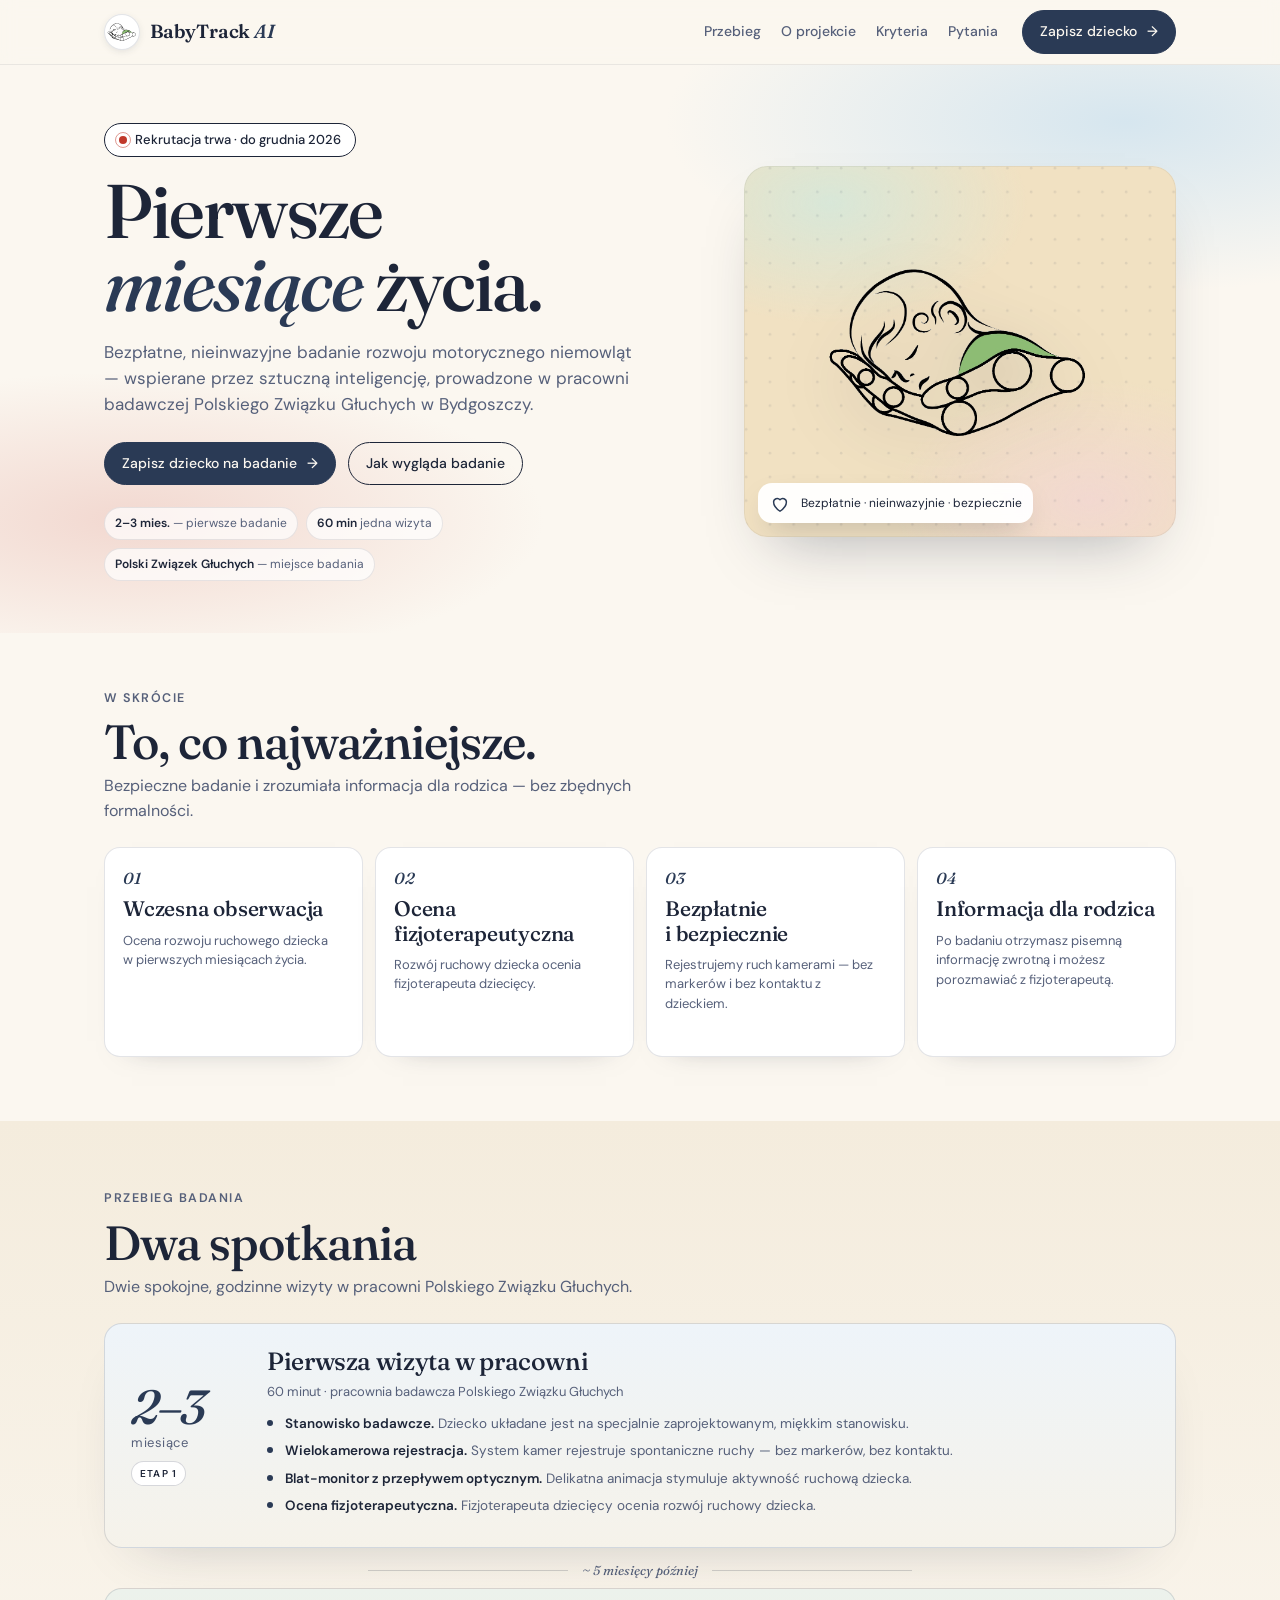
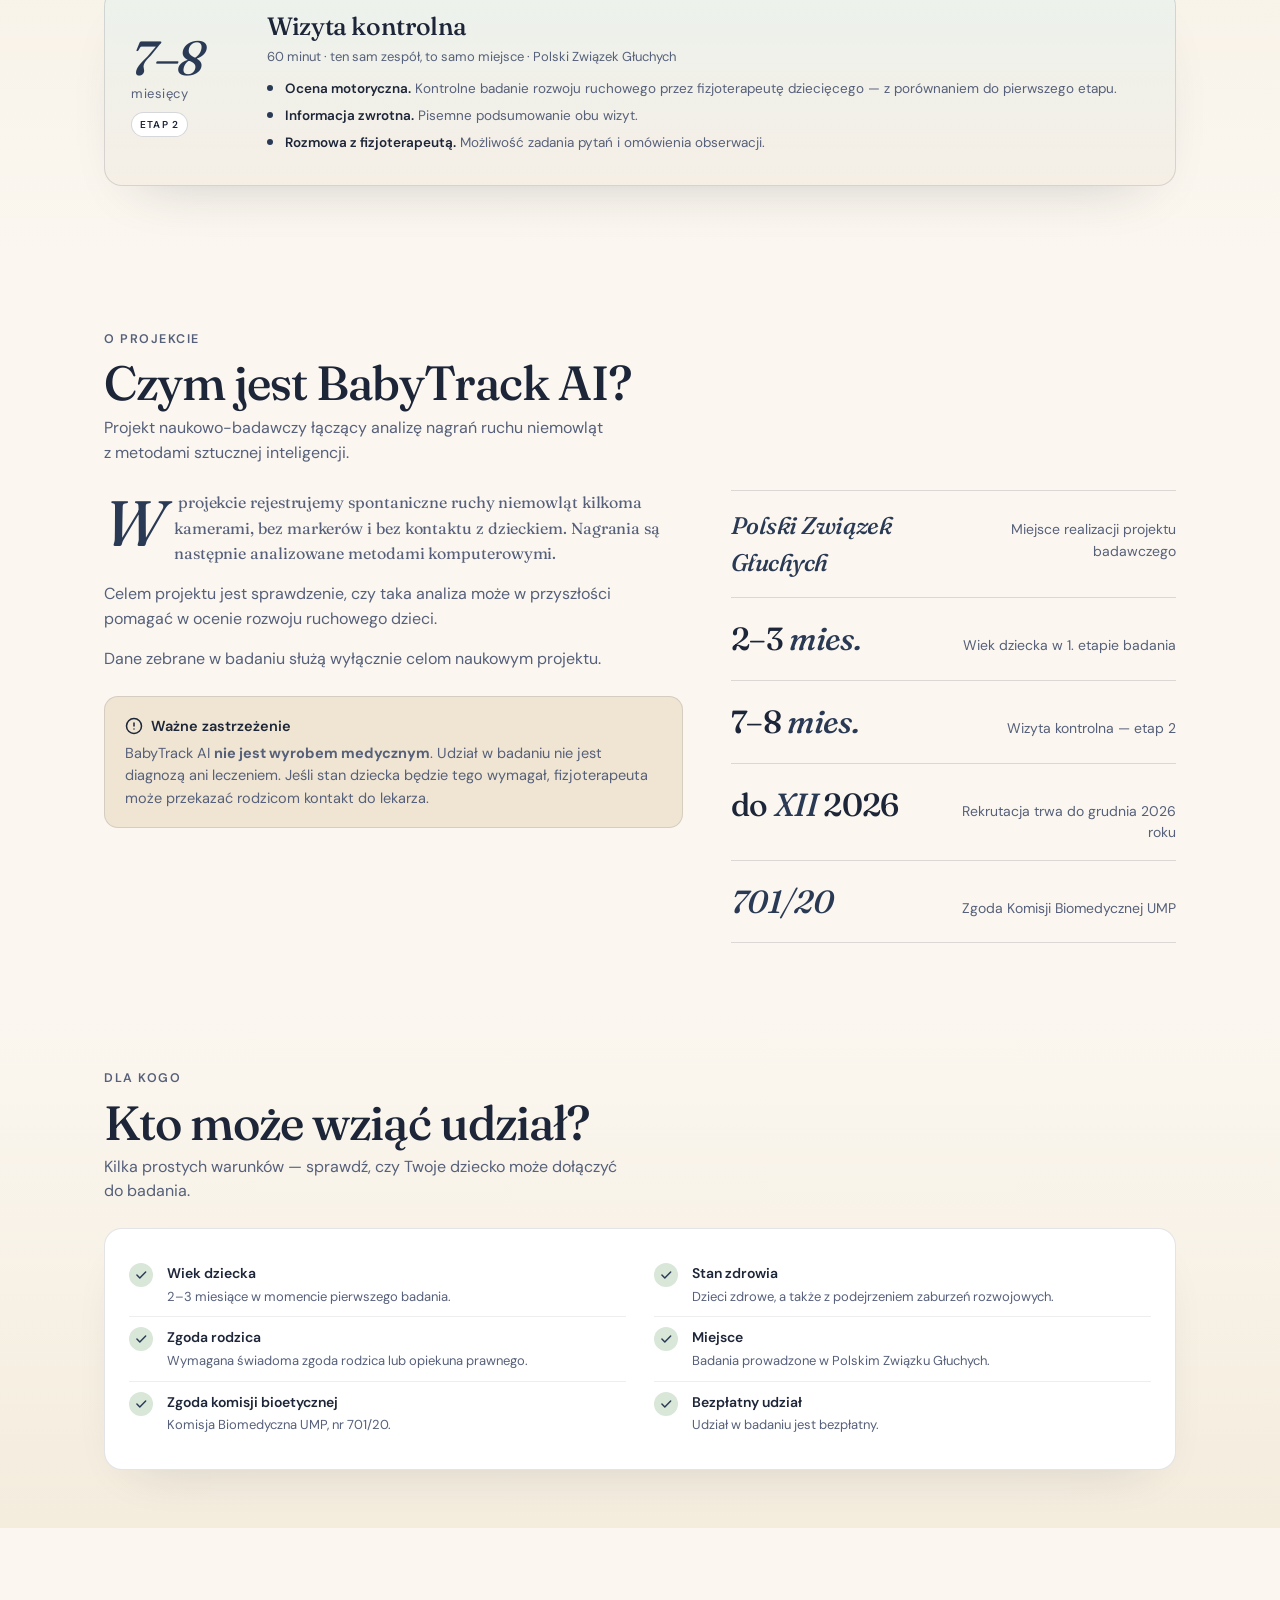
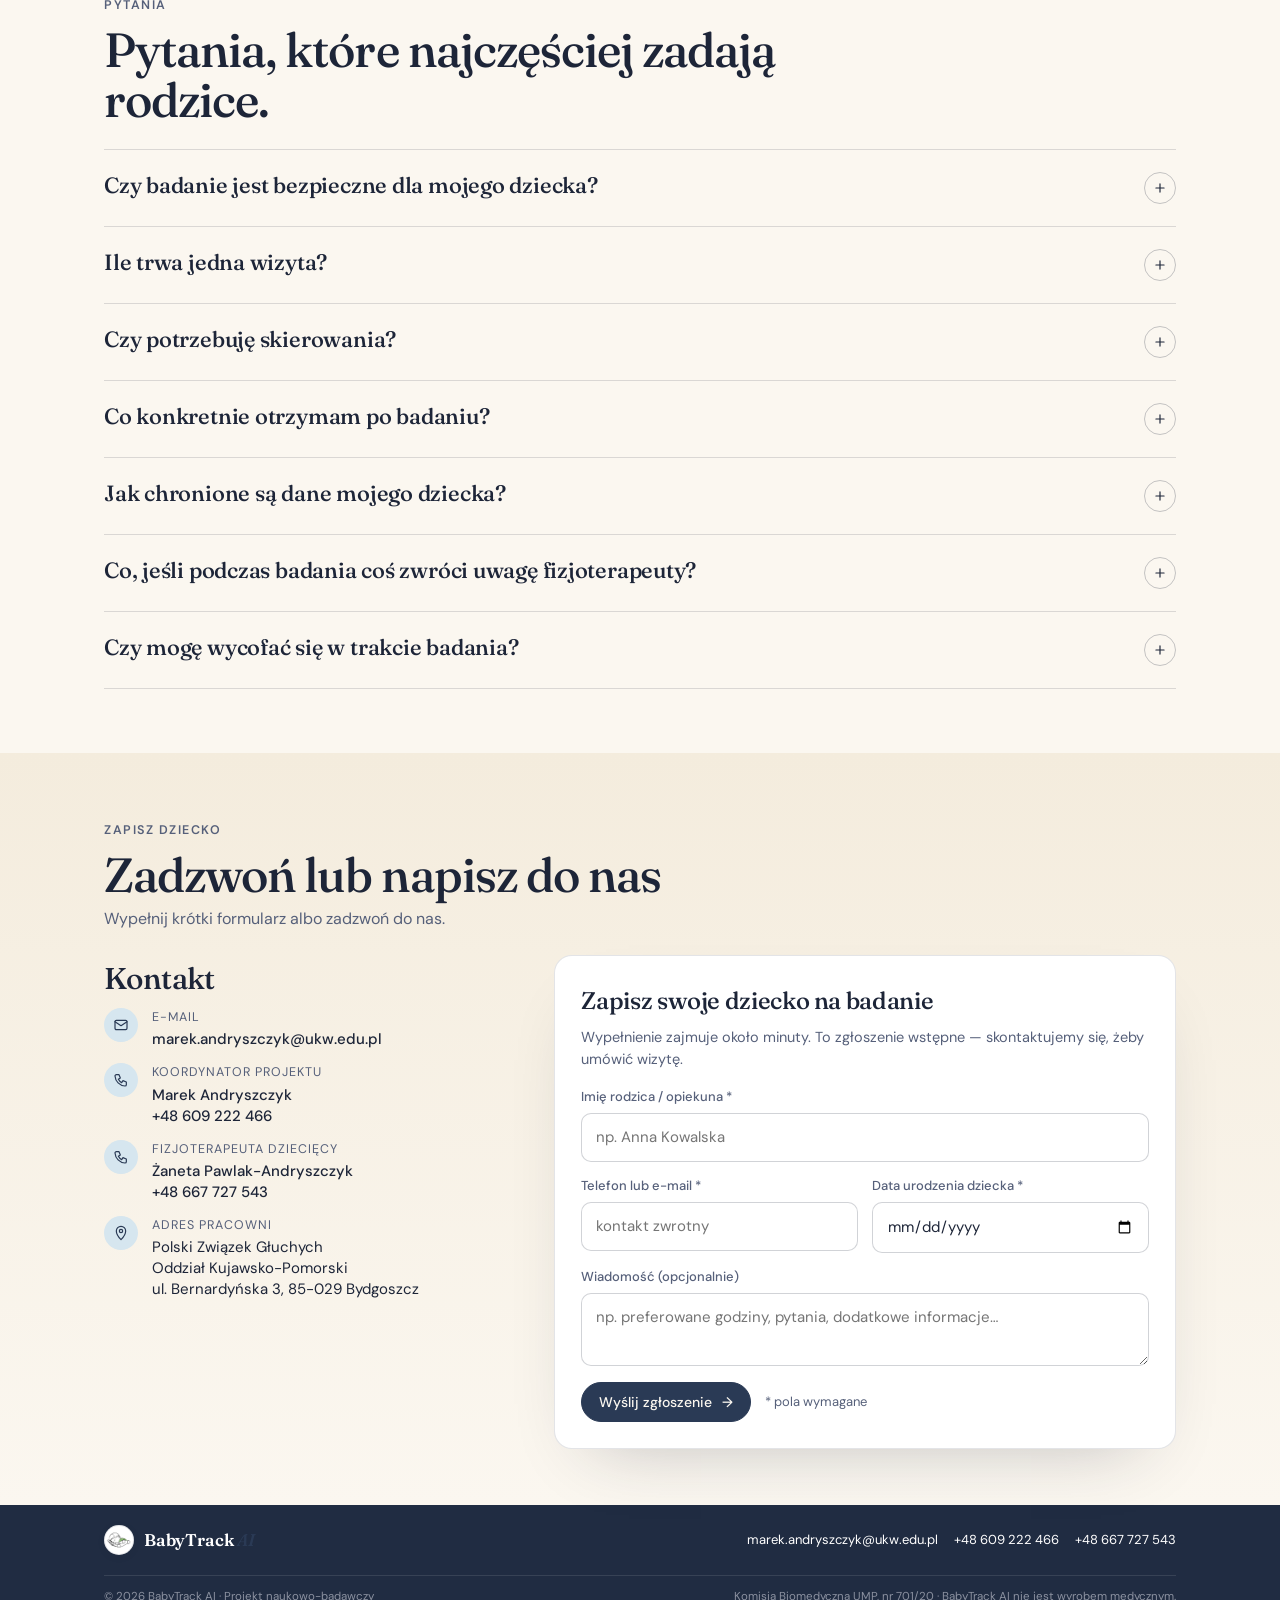
==== commit de11c7eb: "poprawki seo" ====
--- a/index.html
+++ b/index.html
@@ -2,10 +2,147 @@
 <html lang="pl">
 <head>
 <meta charset="utf-8">
-<title>BabyTrack AI — Bezpłatne badanie rozwoju motorycznego niemowląt</title>
+<title>Badanie rozwoju niemowląt 2–3 mies. w Bydgoszczy | BabyTrack AI</title>
 <meta name="viewport" content="width=device-width, initial-scale=1">
-<meta name="description" content="BabyTrack AI — projekt naukowo-badawczy prowadzony w Polskim Związku Głuchych. Bezpłatne, nieinwazyjne badanie rozwoju motorycznego niemowląt w wieku 2–3 miesięcy. Rekrutacja trwa do grudnia 2026 roku.">
+<meta name="description" content="Bezpłatne, nieinwazyjne badanie rozwoju ruchowego niemowląt w wieku 2–3 miesięcy w Bydgoszczy. Projekt naukowy UKW i UMP. Rekrutacja trwa do grudnia 2026 roku.">
+<meta name="robots" content="index, follow">
+<meta name="theme-color" content="#fffdf9">
+<link rel="canonical" href="https://www.babytrackai.pl/">
+
+<!-- Podgląd linku: Facebook, Messenger, WhatsApp, LinkedIn -->
+<meta property="og:type" content="website">
+<meta property="og:locale" content="pl_PL">
+<meta property="og:site_name" content="BabyTrack AI">
+<meta property="og:url" content="https://www.babytrackai.pl/">
+<meta property="og:title" content="Bezpłatne badanie rozwoju ruchowego niemowląt 2–3 mies. — BabyTrack AI">
+<meta property="og:description" content="Szukamy niemowląt w wieku 2–3 miesięcy. Dwie wizyty w pracowni PZG w Bydgoszczy, ocena fizjoterapeuty dziecięcego, udział bezpłatny. Rekrutacja do grudnia 2026.">
+<meta property="og:image" content="https://www.babytrackai.pl/assets/og-image.png">
+<meta property="og:image:width" content="1200">
+<meta property="og:image:height" content="630">
+<meta property="og:image:alt" content="BabyTrack AI — bezpłatne badanie rozwoju ruchowego niemowląt w wieku 2–3 miesięcy, Bydgoszcz">
+<meta name="twitter:card" content="summary_large_image">
+<meta name="twitter:title" content="Bezpłatne badanie rozwoju ruchowego niemowląt 2–3 mies. — BabyTrack AI">
+<meta name="twitter:description" content="Szukamy niemowląt w wieku 2–3 miesięcy. Dwie wizyty w pracowni PZG w Bydgoszczy, ocena fizjoterapeuty dziecięcego, udział bezpłatny. Rekrutacja do grudnia 2026.">
+<meta name="twitter:image" content="https://www.babytrackai.pl/assets/og-image.png">
+
 <link rel="icon" type="image/png" href="assets/babytrack-logo.png">
+<link rel="apple-touch-icon" href="assets/babytrack-logo.png">
+<script type="application/ld+json">
+{
+  "@context": "https://schema.org",
+  "@type": "ResearchProject",
+  "name": "BabyTrack AI",
+  "url": "https://www.babytrackai.pl/",
+  "logo": "https://www.babytrackai.pl/assets/babytrack-logo.png",
+  "image": "https://www.babytrackai.pl/assets/og-image.png",
+  "description": "Bezpłatne, nieinwazyjne badanie rozwoju ruchowego niemowląt w wieku 2–3 miesięcy w Bydgoszczy. Projekt naukowy UKW i UMP. Rekrutacja trwa do grudnia 2026 roku.",
+  "email": "marek.andryszczyk@ukw.edu.pl",
+  "parentOrganization": [
+    {
+      "@type": "CollegeOrUniversity",
+      "name": "Uniwersytet Kazimierza Wielkiego w Bydgoszczy",
+      "url": "https://www.ukw.edu.pl/"
+    },
+    {
+      "@type": "CollegeOrUniversity",
+      "name": "Uniwersytet Medyczny im. Karola Marcinkowskiego w Poznaniu",
+      "url": "https://www.ump.edu.pl/"
+    }
+  ],
+  "location": {
+    "@type": "Place",
+    "name": "Polski Związek Głuchych — Oddział Kujawsko-Pomorski",
+    "address": {
+      "@type": "PostalAddress",
+      "streetAddress": "ul. Bernardyńska 3",
+      "postalCode": "85-029",
+      "addressLocality": "Bydgoszcz",
+      "addressCountry": "PL"
+    }
+  },
+  "contactPoint": [
+    {
+      "@type": "ContactPoint",
+      "contactType": "koordynator projektu",
+      "name": "Marek Andryszczyk",
+      "telephone": "+48609222466",
+      "email": "marek.andryszczyk@ukw.edu.pl",
+      "availableLanguage": "pl"
+    },
+    {
+      "@type": "ContactPoint",
+      "contactType": "fizjoterapeuta dziecięcy",
+      "name": "Żaneta Pawlak-Andryszczyk",
+      "telephone": "+48667727543",
+      "availableLanguage": "pl"
+    }
+  ]
+}
+</script>
+<script type="application/ld+json">
+{
+  "@context": "https://schema.org",
+  "@type": "FAQPage",
+  "mainEntity": [
+    {
+      "@type": "Question",
+      "name": "Czy badanie jest bezpieczne dla mojego dziecka?",
+      "acceptedAnswer": {
+        "@type": "Answer",
+        "text": "Badanie jest nieinwazyjne — nie używamy markerów ani czujników przyklejanych do ciała. Ruchy dziecka są nagrywane kamerami. Rodzic jest obecny przez cały czas."
+      }
+    },
+    {
+      "@type": "Question",
+      "name": "Ile trwa jedna wizyta?",
+      "acceptedAnswer": {
+        "@type": "Answer",
+        "text": "Około 60 minut, razem z przygotowaniem dziecka, nagraniem i oceną fizjoterapeutyczną. Termin staramy się ustalić tak, by pasował do rytmu dnia dziecka."
+      }
+    },
+    {
+      "@type": "Question",
+      "name": "Czy potrzebuję skierowania?",
+      "acceptedAnswer": {
+        "@type": "Answer",
+        "text": "Nie. Wystarczy zgłoszenie poprzez formularz na tej stronie lub kontakt telefoniczny / mailowy. Po krótkiej rozmowie ustalimy termin pierwszej wizyty."
+      }
+    },
+    {
+      "@type": "Question",
+      "name": "Co konkretnie otrzymam po badaniu?",
+      "acceptedAnswer": {
+        "@type": "Answer",
+        "text": "Krótką pisemną informację zwrotną z oceny fizjoterapeutycznej. Obserwacje można też omówić z fizjoterapeutą. Badanie ma charakter naukowy i nie jest diagnozą."
+      }
+    },
+    {
+      "@type": "Question",
+      "name": "Jak chronione są dane mojego dziecka?",
+      "acceptedAnswer": {
+        "@type": "Answer",
+        "text": "Dane osobowe i nagrania wideo są przetwarzane zgodnie z RODO, wyłącznie w celu realizacji projektu badawczego. Administratorem danych jest zespół badawczy projektu BabyTrack AI."
+      }
+    },
+    {
+      "@type": "Question",
+      "name": "Co, jeśli podczas badania coś zwróci uwagę fizjoterapeuty?",
+      "acceptedAnswer": {
+        "@type": "Answer",
+        "text": "Fizjoterapeuta omówi to z rodzicem. Jeśli stan dziecka będzie tego wymagał, może przekazać kontakt do lekarza."
+      }
+    },
+    {
+      "@type": "Question",
+      "name": "Czy mogę wycofać się w trakcie badania?",
+      "acceptedAnswer": {
+        "@type": "Answer",
+        "text": "Tak, w każdej chwili i bez podawania przyczyny."
+      }
+    }
+  ]
+}
+</script>
 <link rel="preconnect" href="https://fonts.googleapis.com">
 <link rel="preconnect" href="https://fonts.gstatic.com" crossorigin>
 <link href="https://fonts.googleapis.com/css2?family=Fraunces:ital,opsz,wght@0,9..144,400;0,9..144,500;0,9..144,600;0,9..144,700;1,9..144,400;1,9..144,500&family=DM+Sans:wght@400;500;600;700&display=swap" rel="stylesheet">
@@ -39,7 +176,7 @@
           <span class="recruit-pill"><span class="dot"></span> Rekrutacja trwa · do grudnia 2026</span>
         </div>
         <h1 class="h1">Pierwsze<br><em>miesiące</em> życia.</h1>
-        <p class="hero-sub">Bezpłatne, nieinwazyjne badanie rozwoju motorycznego niemowląt — wspierane przez sztuczną inteligencję, prowadzone w pracowni badawczej Polskiego Związku Głuchych.</p>
+        <p class="hero-sub">Bezpłatne, nieinwazyjne badanie rozwoju motorycznego niemowląt — wspierane przez sztuczną inteligencję, prowadzone w pracowni badawczej Polskiego Związku Głuchych w&nbsp;Bydgoszczy.</p>
         <div class="hero-ctas">
           <a href="#kontakt" class="btn primary">Zapisz dziecko na badanie <span class="arr">→</span></a>
           <a href="#przebieg" class="btn">Jak wygląda badanie</a>
@@ -62,7 +199,7 @@
           </defs>
           <rect width="400" height="420" fill="url(#dots)"></rect>
         </svg>
-        <img class="hero-logo" src="assets/babytrack-logo.png" alt="Logo BabyTrack AI">
+        <img class="hero-logo" src="assets/babytrack-logo.png" alt="Logo BabyTrack AI — niemowlę na dłoni" width="982" height="763">
         <div class="badge">
           <svg width="22" height="22" viewBox="0 0 24 24" fill="none" stroke="#2a3a55" stroke-width="1.6" stroke-linecap="round" stroke-linejoin="round" aria-hidden="true">
             <path d="M12 21s-7-4.5-7-10a4 4 0 0 1 7-2.6A4 4 0 0 1 19 11c0 5.5-7 10-7 10Z"></path>
